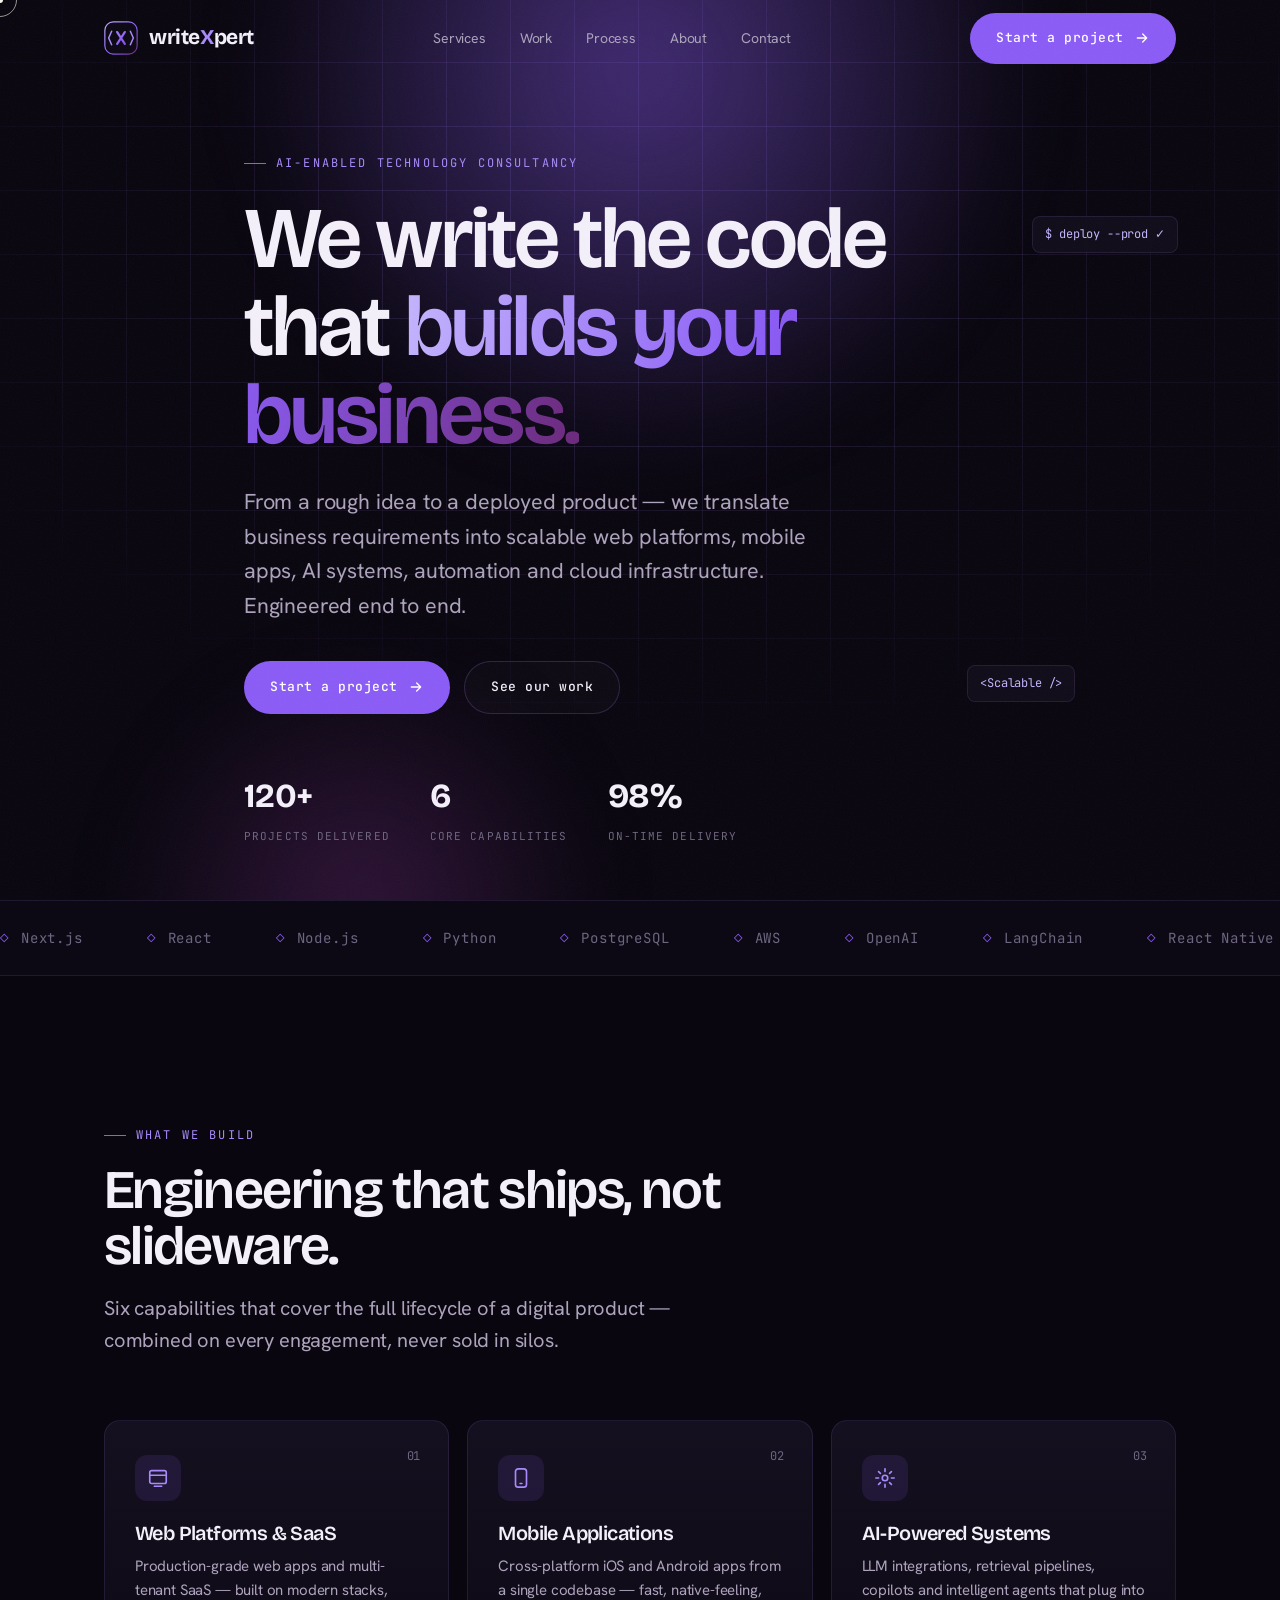
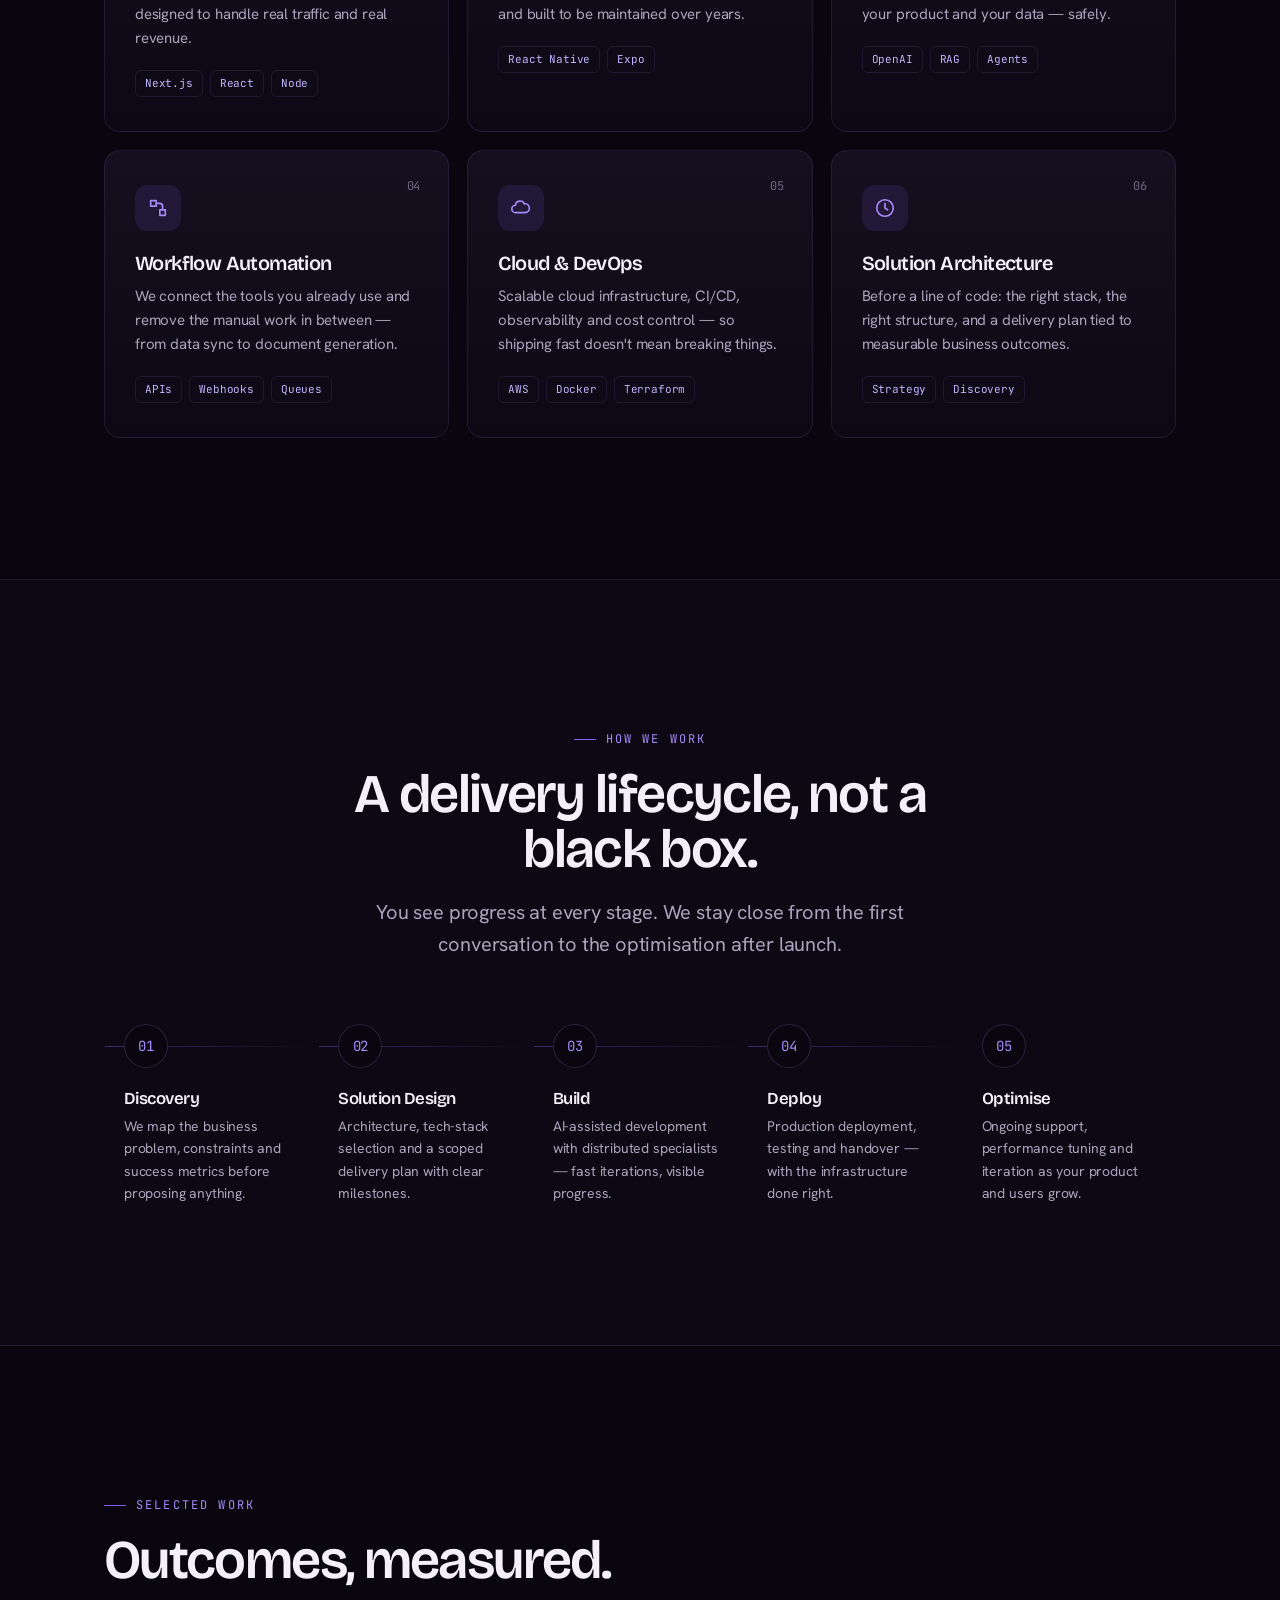
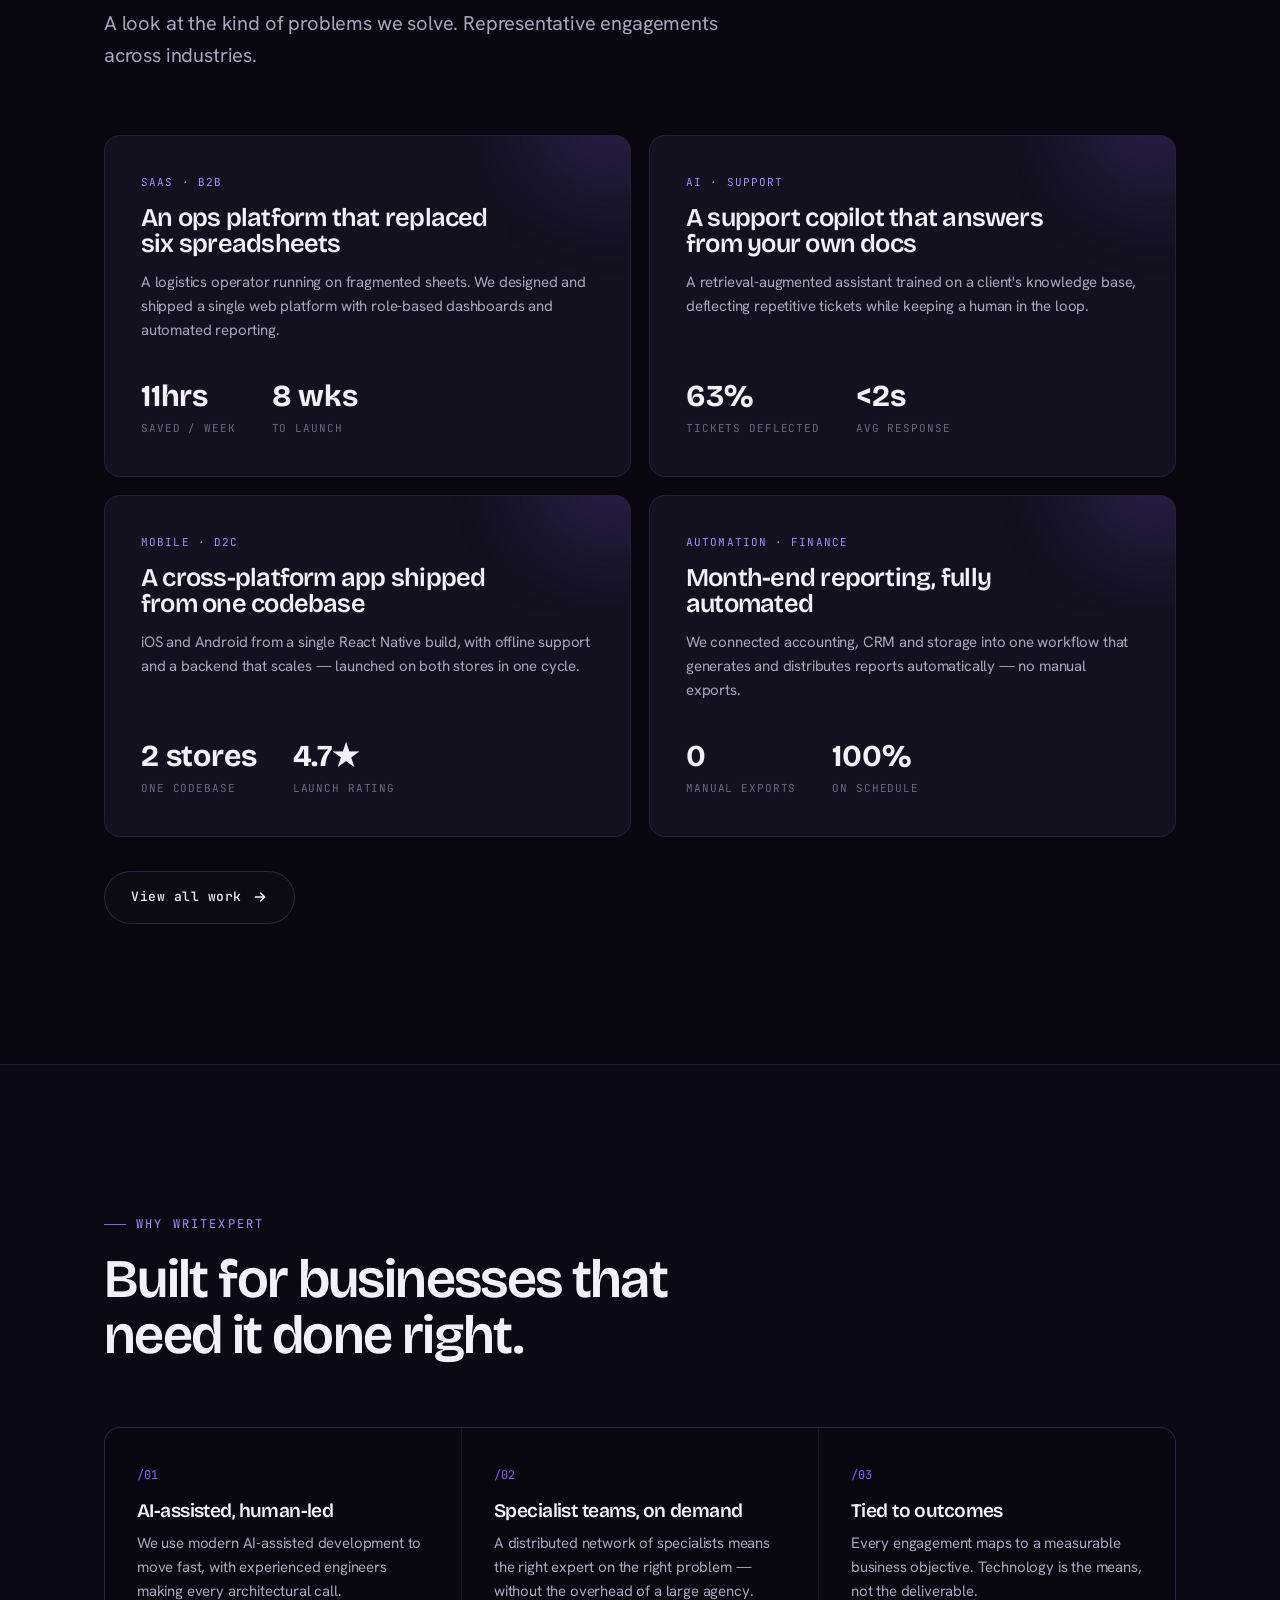
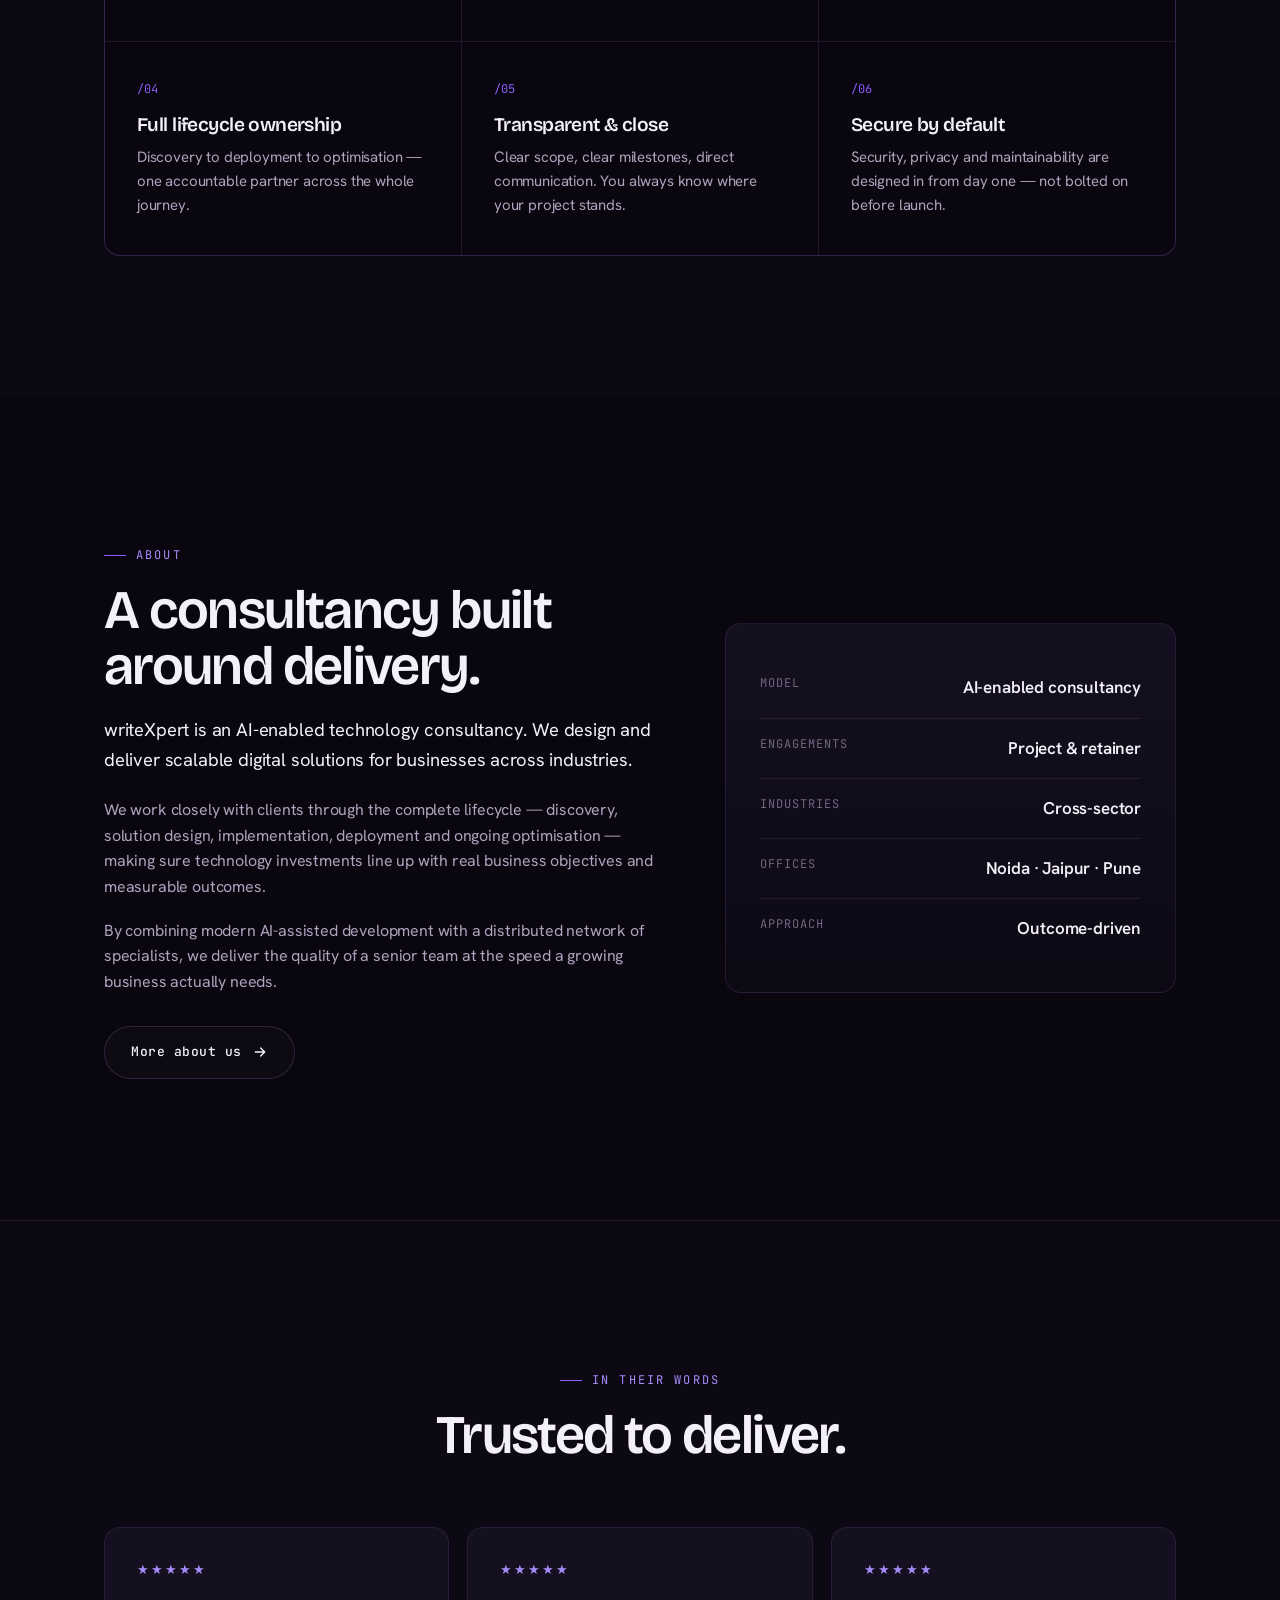
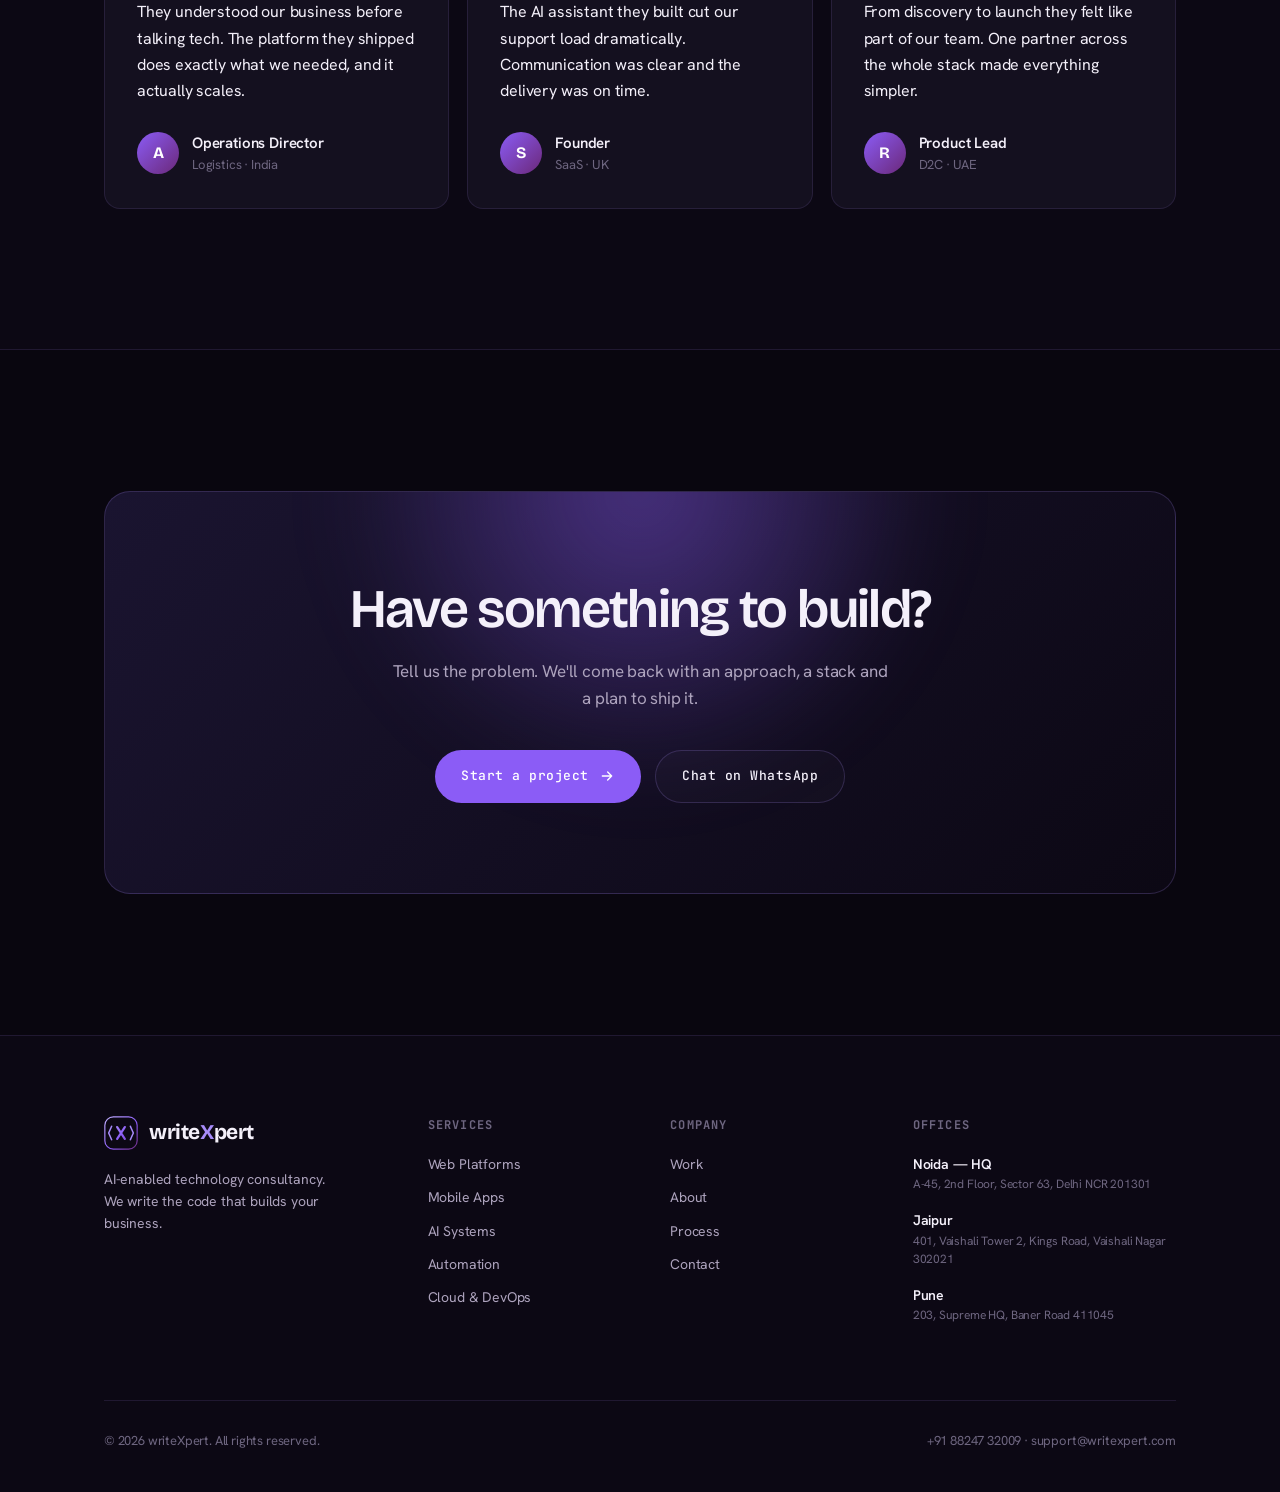
==== index.html @ 5edd66ab "rebranded writexpert" ====
<!DOCTYPE html>
<html lang="en">
<head>
  <meta charset="UTF-8" />
  <meta name="viewport" content="width=device-width, initial-scale=1" />
  <meta name="theme-color" content="#09060F" />
  <title>writeXpert — We write the code that builds your business</title>
  <meta name="description" content="writeXpert is an AI-enabled technology consultancy. We turn business requirements into scalable web platforms, mobile apps, AI systems, automation and cloud solutions — from discovery to deployment." />
  <link rel="canonical" href="https://writexpert.com/" />
  <link rel="icon" href="/favicon.svg" type="image/svg+xml" />

  <!-- Open Graph / Twitter -->
  <meta property="og:type" content="website" />
  <meta property="og:url" content="https://writexpert.com/" />
  <meta property="og:title" content="writeXpert — AI-enabled technology consultancy" />
  <meta property="og:description" content="We write the code that builds your business. Scalable web, mobile, AI, automation and cloud solutions — engineered end to end." />
  <meta property="og:image" content="https://writexpert.com/og.png" />
  <meta name="twitter:card" content="summary_large_image" />
  <meta name="twitter:title" content="writeXpert — AI-enabled technology consultancy" />
  <meta name="twitter:description" content="We write the code that builds your business." />

  <!-- Structured data -->
  <script type="application/ld+json">
  {
    "@context": "https://schema.org",
    "@type": "ProfessionalService",
    "name": "writeXpert",
    "url": "https://writexpert.com",
    "description": "AI-enabled technology consultancy designing and delivering scalable digital solutions.",
    "telephone": "+91-8824732009",
    "email": "support@writexpert.com",
    "address": [
      { "@type": "PostalAddress", "addressLocality": "Noida", "addressRegion": "Delhi NCR", "postalCode": "201301", "addressCountry": "IN" },
      { "@type": "PostalAddress", "addressLocality": "Jaipur", "addressRegion": "Rajasthan", "postalCode": "302021", "addressCountry": "IN" },
      { "@type": "PostalAddress", "addressLocality": "Pune", "addressRegion": "Maharashtra", "postalCode": "411045", "addressCountry": "IN" }
    ]
  }
  </script>

  <link rel="preconnect" href="https://fonts.googleapis.com" />
  <link rel="preconnect" href="https://fonts.gstatic.com" crossorigin />
  <link rel="stylesheet" href="/assets/css/style.css" />
</head>
<body>

  <!-- ===== NAV ===== -->
  <nav class="nav">
    <div class="wrap nav-inner">
      <a href="/" class="logo" aria-label="writeXpert home">
        <svg class="mark" viewBox="0 0 40 40" fill="none" xmlns="http://www.w3.org/2000/svg" aria-hidden="true">
          <defs><linearGradient id="lg" x1="0" y1="0" x2="40" y2="40" gradientUnits="userSpaceOnUse"><stop stop-color="#C4B5FD"/><stop offset="0.55" stop-color="#8B5CF6"/><stop offset="1" stop-color="#6B2879"/></linearGradient></defs>
          <rect x="1" y="1" width="38" height="38" rx="10" stroke="url(#lg)" stroke-width="1.4" fill="#0C0814"/>
          <path d="M9 12 L5.5 20 L9 28" stroke="#A78BFA" stroke-width="1.8" stroke-linecap="round" stroke-linejoin="round"/>
          <path d="M31 12 L34.5 20 L31 28" stroke="#A78BFA" stroke-width="1.8" stroke-linecap="round" stroke-linejoin="round"/>
          <path d="M15.5 13 L24.5 27 M24.5 13 L15.5 27" stroke="url(#lg)" stroke-width="2.6" stroke-linecap="round"/>
        </svg>
        <span class="word">write<b>X</b>pert</span>
      </a>
      <div class="nav-links">
        <a href="/services.html">Services</a>
        <a href="/work.html">Work</a>
        <a href="/#process">Process</a>
        <a href="/about.html">About</a>
        <a href="/contact.html">Contact</a>
      </div>
      <div class="nav-right">
        <a href="/contact.html" class="btn btn-primary">Start a project
          <svg viewBox="0 0 24 24" fill="none" stroke="currentColor" stroke-width="2"><path d="M5 12h14M13 6l6 6-6 6" stroke-linecap="round" stroke-linejoin="round"/></svg>
        </a>
        <button class="nav-toggle" aria-label="Menu"><span></span><span></span><span></span></button>
      </div>
    </div>
  </nav>

  <!-- ===== HERO ===== -->
  <header class="hero">
    <div class="hero-bg">
      <div class="hero-grid"></div>
      <div class="hero-glow"></div>
      <div class="hero-glow two"></div>
    </div>
    <span class="code-chip" style="top:24%; right:8%;">$ deploy --prod ✓</span>
    <span class="code-chip" style="bottom:22%; right:16%;">&lt;Scalable /&gt;</span>
    <div class="wrap hero-inner">
      <span class="eyebrow reveal">AI-enabled technology consultancy</span>
      <h1 class="h1 reveal" data-d="1">We write the code that <span class="grad-text">builds your business.</span></h1>
      <p class="lead reveal" data-d="2">From a rough idea to a deployed product — we translate business requirements into scalable web platforms, mobile apps, AI systems, automation and cloud infrastructure. Engineered end to end.</p>
      <div class="hero-cta reveal" data-d="3">
        <a href="/contact.html" class="btn btn-primary">Start a project
          <svg viewBox="0 0 24 24" fill="none" stroke="currentColor" stroke-width="2"><path d="M5 12h14M13 6l6 6-6 6" stroke-linecap="round" stroke-linejoin="round"/></svg>
        </a>
        <a href="/work.html" class="btn btn-ghost">See our work</a>
      </div>
      <div class="hero-meta reveal" data-d="4">
        <div><div class="num"><span data-count="120" data-suffix="+">0</span></div><div class="lbl">Projects delivered</div></div>
        <div><div class="num"><span data-count="6" data-suffix="">0</span></div><div class="lbl">Core capabilities</div></div>
        <div><div class="num"><span data-count="98" data-suffix="%">0</span></div><div class="lbl">On-time delivery</div></div>
      </div>
    </div>
  </header>

  <!-- ===== MARQUEE ===== -->
  <div class="marquee" aria-hidden="true">
    <div class="marquee-track">
      <span>Next.js</span><span>React</span><span>Node.js</span><span>Python</span><span>PostgreSQL</span><span>AWS</span><span>OpenAI</span><span>LangChain</span><span>React Native</span><span>Docker</span><span>Terraform</span><span>FastAPI</span>
      <span>Next.js</span><span>React</span><span>Node.js</span><span>Python</span><span>PostgreSQL</span><span>AWS</span><span>OpenAI</span><span>LangChain</span><span>React Native</span><span>Docker</span><span>Terraform</span><span>FastAPI</span>
    </div>
  </div>

  <!-- ===== SERVICES ===== -->
  <section class="section" id="services">
    <div class="wrap">
      <div class="shead reveal">
        <span class="eyebrow">What we build</span>
        <h2 class="h2">Engineering that ships, not slideware.</h2>
        <p class="lead">Six capabilities that cover the full lifecycle of a digital product — combined on every engagement, never sold in silos.</p>
      </div>
      <div class="cards">
        <div class="card reveal" data-d="1">
          <span class="idx">01</span>
          <div class="ico"><svg viewBox="0 0 24 24" fill="none" stroke="currentColor" stroke-width="1.8"><rect x="3" y="4" width="18" height="14" rx="2"/><path d="M3 9h18M8 21h8" stroke-linecap="round"/></svg></div>
          <h3>Web Platforms &amp; SaaS</h3>
          <p>Production-grade web apps and multi-tenant SaaS — built on modern stacks, designed to handle real traffic and real revenue.</p>
          <div class="tags"><span>Next.js</span><span>React</span><span>Node</span></div>
        </div>
        <div class="card reveal" data-d="2">
          <span class="idx">02</span>
          <div class="ico"><svg viewBox="0 0 24 24" fill="none" stroke="currentColor" stroke-width="1.8"><rect x="6" y="2" width="12" height="20" rx="3"/><path d="M11 18h2" stroke-linecap="round"/></svg></div>
          <h3>Mobile Applications</h3>
          <p>Cross-platform iOS and Android apps from a single codebase — fast, native-feeling, and built to be maintained over years.</p>
          <div class="tags"><span>React Native</span><span>Expo</span></div>
        </div>
        <div class="card reveal" data-d="3">
          <span class="idx">03</span>
          <div class="ico"><svg viewBox="0 0 24 24" fill="none" stroke="currentColor" stroke-width="1.8"><circle cx="12" cy="12" r="3"/><path d="M12 2v3M12 19v3M2 12h3M19 12h3M5 5l2 2M17 17l2 2M19 5l-2 2M7 17l-2 2" stroke-linecap="round"/></svg></div>
          <h3>AI-Powered Systems</h3>
          <p>LLM integrations, retrieval pipelines, copilots and intelligent agents that plug into your product and your data — safely.</p>
          <div class="tags"><span>OpenAI</span><span>RAG</span><span>Agents</span></div>
        </div>
        <div class="card reveal" data-d="1">
          <span class="idx">04</span>
          <div class="ico"><svg viewBox="0 0 24 24" fill="none" stroke="currentColor" stroke-width="1.8"><path d="M4 4h6v6H4zM14 14h6v6h-6zM10 7h4a3 3 0 0 1 3 3v4" stroke-linecap="round" stroke-linejoin="round"/></svg></div>
          <h3>Workflow Automation</h3>
          <p>We connect the tools you already use and remove the manual work in between — from data sync to document generation.</p>
          <div class="tags"><span>APIs</span><span>Webhooks</span><span>Queues</span></div>
        </div>
        <div class="card reveal" data-d="2">
          <span class="idx">05</span>
          <div class="ico"><svg viewBox="0 0 24 24" fill="none" stroke="currentColor" stroke-width="1.8"><path d="M6 17a4 4 0 0 1 0-8 5 5 0 0 1 9.6-1.5A4 4 0 0 1 17 17z" stroke-linecap="round" stroke-linejoin="round"/></svg></div>
          <h3>Cloud &amp; DevOps</h3>
          <p>Scalable cloud infrastructure, CI/CD, observability and cost control — so shipping fast doesn't mean breaking things.</p>
          <div class="tags"><span>AWS</span><span>Docker</span><span>Terraform</span></div>
        </div>
        <div class="card reveal" data-d="3">
          <span class="idx">06</span>
          <div class="ico"><svg viewBox="0 0 24 24" fill="none" stroke="currentColor" stroke-width="1.8"><circle cx="12" cy="12" r="9"/><path d="M12 7v5l3 2" stroke-linecap="round" stroke-linejoin="round"/></svg></div>
          <h3>Solution Architecture</h3>
          <p>Before a line of code: the right stack, the right structure, and a delivery plan tied to measurable business outcomes.</p>
          <div class="tags"><span>Strategy</span><span>Discovery</span></div>
        </div>
      </div>
    </div>
  </section>

  <!-- ===== PROCESS ===== -->
  <section class="section" id="process" style="background:var(--bg-2); border-top:1px solid var(--line); border-bottom:1px solid var(--line);">
    <div class="wrap">
      <div class="shead center reveal">
        <span class="eyebrow">How we work</span>
        <h2 class="h2">A delivery lifecycle, not a black box.</h2>
        <p class="lead" style="margin:0 auto;">You see progress at every stage. We stay close from the first conversation to the optimisation after launch.</p>
      </div>
      <div class="steps">
        <div class="step reveal" data-d="1"><div class="dot">01</div><h4>Discovery</h4><p>We map the business problem, constraints and success metrics before proposing anything.</p></div>
        <div class="step reveal" data-d="2"><div class="dot">02</div><h4>Solution Design</h4><p>Architecture, tech-stack selection and a scoped delivery plan with clear milestones.</p></div>
        <div class="step reveal" data-d="3"><div class="dot">03</div><h4>Build</h4><p>AI-assisted development with distributed specialists — fast iterations, visible progress.</p></div>
        <div class="step reveal" data-d="4"><div class="dot">04</div><h4>Deploy</h4><p>Production deployment, testing and handover — with the infrastructure done right.</p></div>
        <div class="step reveal" data-d="5"><div class="dot">05</div><h4>Optimise</h4><p>Ongoing support, performance tuning and iteration as your product and users grow.</p></div>
      </div>
    </div>
  </section>

  <!-- ===== WORK ===== -->
  <section class="section" id="work">
    <div class="wrap">
      <div class="shead reveal">
        <span class="eyebrow">Selected work</span>
        <h2 class="h2">Outcomes, measured.</h2>
        <p class="lead">A look at the kind of problems we solve. Representative engagements across industries.</p>
      </div>
      <div class="work-grid">
        <div class="work-card reveal" data-d="1">
          <div class="glow-corner"></div>
          <span class="sector">SaaS · B2B</span>
          <h3>An ops platform that replaced six spreadsheets</h3>
          <p>A logistics operator running on fragmented sheets. We designed and shipped a single web platform with role-based dashboards and automated reporting.</p>
          <div class="metrics"><div><div class="num">11hrs</div><div class="lbl">saved / week</div></div><div><div class="num">8 wks</div><div class="lbl">to launch</div></div></div>
        </div>
        <div class="work-card reveal" data-d="2">
          <div class="glow-corner"></div>
          <span class="sector">AI · Support</span>
          <h3>A support copilot that answers from your own docs</h3>
          <p>A retrieval-augmented assistant trained on a client's knowledge base, deflecting repetitive tickets while keeping a human in the loop.</p>
          <div class="metrics"><div><div class="num">63%</div><div class="lbl">tickets deflected</div></div><div><div class="num">&lt;2s</div><div class="lbl">avg response</div></div></div>
        </div>
        <div class="work-card reveal" data-d="1">
          <div class="glow-corner"></div>
          <span class="sector">Mobile · D2C</span>
          <h3>A cross-platform app shipped from one codebase</h3>
          <p>iOS and Android from a single React Native build, with offline support and a backend that scales — launched on both stores in one cycle.</p>
          <div class="metrics"><div><div class="num">2 stores</div><div class="lbl">one codebase</div></div><div><div class="num">4.7★</div><div class="lbl">launch rating</div></div></div>
        </div>
        <div class="work-card reveal" data-d="2">
          <div class="glow-corner"></div>
          <span class="sector">Automation · Finance</span>
          <h3>Month-end reporting, fully automated</h3>
          <p>We connected accounting, CRM and storage into one workflow that generates and distributes reports automatically — no manual exports.</p>
          <div class="metrics"><div><div class="num">0</div><div class="lbl">manual exports</div></div><div><div class="num">100%</div><div class="lbl">on schedule</div></div></div>
        </div>
      </div>
      <div class="reveal" style="margin-top:34px;">
        <a href="/work.html" class="btn btn-ghost">View all work
          <svg viewBox="0 0 24 24" fill="none" stroke="currentColor" stroke-width="2"><path d="M5 12h14M13 6l6 6-6 6" stroke-linecap="round" stroke-linejoin="round"/></svg>
        </a>
      </div>
    </div>
  </section>

  <!-- ===== WHY US ===== -->
  <section class="section" id="why-us" style="background:var(--bg-2); border-top:1px solid var(--line);">
    <div class="wrap">
      <div class="shead reveal">
        <span class="eyebrow">Why writeXpert</span>
        <h2 class="h2">Built for businesses that need it done right.</h2>
      </div>
      <div class="why-grid">
        <div class="why-item reveal" data-d="1"><div class="n">/01</div><h4>AI-assisted, human-led</h4><p>We use modern AI-assisted development to move fast, with experienced engineers making every architectural call.</p></div>
        <div class="why-item reveal" data-d="2"><div class="n">/02</div><h4>Specialist teams, on demand</h4><p>A distributed network of specialists means the right expert on the right problem — without the overhead of a large agency.</p></div>
        <div class="why-item reveal" data-d="3"><div class="n">/03</div><h4>Tied to outcomes</h4><p>Every engagement maps to a measurable business objective. Technology is the means, not the deliverable.</p></div>
        <div class="why-item reveal" data-d="1"><div class="n">/04</div><h4>Full lifecycle ownership</h4><p>Discovery to deployment to optimisation — one accountable partner across the whole journey.</p></div>
        <div class="why-item reveal" data-d="2"><div class="n">/05</div><h4>Transparent &amp; close</h4><p>Clear scope, clear milestones, direct communication. You always know where your project stands.</p></div>
        <div class="why-item reveal" data-d="3"><div class="n">/06</div><h4>Secure by default</h4><p>Security, privacy and maintainability are designed in from day one — not bolted on before launch.</p></div>
      </div>
    </div>
  </section>

  <!-- ===== ABOUT ===== -->
  <section class="section" id="about">
    <div class="wrap about">
      <div class="reveal">
        <span class="eyebrow">About</span>
        <h2 class="h2" style="margin:18px 0;">A consultancy built around delivery.</h2>
        <p class="lead">writeXpert is an AI-enabled technology consultancy. We design and deliver scalable digital solutions for businesses across industries.</p>
        <p class="muted">We work closely with clients through the complete lifecycle — discovery, solution design, implementation, deployment and ongoing optimisation — making sure technology investments line up with real business objectives and measurable outcomes.</p>
        <p class="muted">By combining modern AI-assisted development with a distributed network of specialists, we deliver the quality of a senior team at the speed a growing business actually needs.</p>
        <a href="/about.html" class="btn btn-ghost" style="margin-top:14px;">More about us
          <svg viewBox="0 0 24 24" fill="none" stroke="currentColor" stroke-width="2"><path d="M5 12h14M13 6l6 6-6 6" stroke-linecap="round" stroke-linejoin="round"/></svg>
        </a>
      </div>
      <div class="about-panel reveal" data-d="2">
        <div class="row"><span class="k">Model</span><span class="v">AI-enabled consultancy</span></div>
        <div class="row"><span class="k">Engagements</span><span class="v">Project &amp; retainer</span></div>
        <div class="row"><span class="k">Industries</span><span class="v">Cross-sector</span></div>
        <div class="row"><span class="k">Offices</span><span class="v">Noida · Jaipur · Pune</span></div>
        <div class="row"><span class="k">Approach</span><span class="v">Outcome-driven</span></div>
      </div>
    </div>
  </section>

  <!-- ===== TESTIMONIALS ===== -->
  <section class="section" style="background:var(--bg-2); border-top:1px solid var(--line); border-bottom:1px solid var(--line);">
    <div class="wrap">
      <div class="shead center reveal">
        <span class="eyebrow">In their words</span>
        <h2 class="h2">Trusted to deliver.</h2>
      </div>
      <div class="tgrid">
        <div class="tcard reveal" data-d="1">
          <div class="stars">★★★★★</div>
          <p class="quote">They understood our business before talking tech. The platform they shipped does exactly what we needed, and it actually scales.</p>
          <div class="who"><div class="ava">A</div><div><div class="nm">Operations Director</div><div class="rl">Logistics · India</div></div></div>
        </div>
        <div class="tcard reveal" data-d="2">
          <div class="stars">★★★★★</div>
          <p class="quote">The AI assistant they built cut our support load dramatically. Communication was clear and the delivery was on time.</p>
          <div class="who"><div class="ava">S</div><div><div class="nm">Founder</div><div class="rl">SaaS · UK</div></div></div>
        </div>
        <div class="tcard reveal" data-d="3">
          <div class="stars">★★★★★</div>
          <p class="quote">From discovery to launch they felt like part of our team. One partner across the whole stack made everything simpler.</p>
          <div class="who"><div class="ava">R</div><div><div class="nm">Product Lead</div><div class="rl">D2C · UAE</div></div></div>
        </div>
      </div>
    </div>
  </section>

  <!-- ===== CTA ===== -->
  <section class="section">
    <div class="wrap">
      <div class="cta-band reveal">
        <div class="glow"></div>
        <h2 class="h2">Have something to build?</h2>
        <p>Tell us the problem. We'll come back with an approach, a stack and a plan to ship it.</p>
        <div class="hero-cta">
          <a href="/contact.html" class="btn btn-primary">Start a project
            <svg viewBox="0 0 24 24" fill="none" stroke="currentColor" stroke-width="2"><path d="M5 12h14M13 6l6 6-6 6" stroke-linecap="round" stroke-linejoin="round"/></svg>
          </a>
          <a href="https://wa.me/918824732009" target="_blank" rel="noopener" class="btn btn-ghost">Chat on WhatsApp</a>
        </div>
      </div>
    </div>
  </section>

  <!-- ===== FOOTER ===== -->
  <footer class="footer">
    <div class="wrap">
      <div class="footer-top">
        <div class="footer-brand">
          <a href="/" class="logo">
            <svg class="mark" viewBox="0 0 40 40" fill="none" xmlns="http://www.w3.org/2000/svg" aria-hidden="true">
              <defs><linearGradient id="lgf" x1="0" y1="0" x2="40" y2="40" gradientUnits="userSpaceOnUse"><stop stop-color="#C4B5FD"/><stop offset="0.55" stop-color="#8B5CF6"/><stop offset="1" stop-color="#6B2879"/></linearGradient></defs>
              <rect x="1" y="1" width="38" height="38" rx="10" stroke="url(#lgf)" stroke-width="1.4" fill="#0C0814"/>
              <path d="M9 12 L5.5 20 L9 28" stroke="#A78BFA" stroke-width="1.8" stroke-linecap="round" stroke-linejoin="round"/>
              <path d="M31 12 L34.5 20 L31 28" stroke="#A78BFA" stroke-width="1.8" stroke-linecap="round" stroke-linejoin="round"/>
              <path d="M15.5 13 L24.5 27 M24.5 13 L15.5 27" stroke="url(#lgf)" stroke-width="2.6" stroke-linecap="round"/>
            </svg>
            <span class="word">write<b>X</b>pert</span>
          </a>
          <p>AI-enabled technology consultancy. We write the code that builds your business.</p>
        </div>
        <div class="footer-col">
          <h5>Services</h5>
          <a href="/services.html">Web Platforms</a>
          <a href="/services.html">Mobile Apps</a>
          <a href="/services.html">AI Systems</a>
          <a href="/services.html">Automation</a>
          <a href="/services.html">Cloud &amp; DevOps</a>
        </div>
        <div class="footer-col">
          <h5>Company</h5>
          <a href="/work.html">Work</a>
          <a href="/about.html">About</a>
          <a href="/#process">Process</a>
          <a href="/contact.html">Contact</a>
        </div>
        <div class="footer-col">
          <h5>Offices</h5>
          <div class="office"><div class="city">Noida — HQ</div><div class="addr">A-45, 2nd Floor, Sector 63, Delhi NCR 201301</div></div>
          <div class="office"><div class="city">Jaipur</div><div class="addr">401, Vaishali Tower 2, Kings Road, Vaishali Nagar 302021</div></div>
          <div class="office"><div class="city">Pune</div><div class="addr">203, Supreme HQ, Baner Road 411045</div></div>
        </div>
      </div>
      <div class="footer-bottom">
        <span>© 2026 writeXpert. All rights reserved.</span>
        <span>+91 88247 32009 · support@writexpert.com</span>
      </div>
    </div>
  </footer>

  <script src="/assets/js/main.js"></script>
</body>
</html>
---- assets/css/style.css ----
/* ============================================================
   writeXpert — Engineered Dark Design System
   ============================================================ */

@import url('https://fonts.googleapis.com/css2?family=Bricolage+Grotesque:opsz,wght@12..96,400..800&family=Hanken+Grotesk:wght@400;500;600&family=JetBrains+Mono:wght@400;500;600&display=swap');

:root {
  /* canvas */
  --bg:        #09060F;
  --bg-2:      #0C0814;
  --surface:   #14101F;
  --surface-2: #1A1430;
  --line:      rgba(168,139,250,0.12);
  --line-2:    rgba(168,139,250,0.20);

  /* text */
  --text:      #F4F0FA;
  --dim:       #ADA3BD;
  --faint:     #6E6680;

  /* brand violet (evolved purple) */
  --violet:        #8B5CF6;
  --violet-bright: #A78BFA;
  --violet-soft:   #C4B5FD;
  --violet-deep:   #6B2879;
  --glow:          rgba(139,92,246,0.45);

  /* sparing pop */
  --pop: #C7F284;

  /* type */
  --display: 'Bricolage Grotesque', sans-serif;
  --body:    'Hanken Grotesk', sans-serif;
  --mono:    'JetBrains Mono', monospace;

  /* layout */
  --maxw: 1200px;
  --pad: clamp(20px, 5vw, 80px);
  --r: 16px;
  --ease: cubic-bezier(0.16, 1, 0.3, 1);
}

* { margin: 0; padding: 0; box-sizing: border-box; }

html { scroll-behavior: smooth; -webkit-text-size-adjust: 100%; }

body {
  background: var(--bg);
  color: var(--text);
  font-family: var(--body);
  font-size: 17px;
  line-height: 1.6;
  letter-spacing: -0.01em;
  overflow-x: hidden;
  -webkit-font-smoothing: antialiased;
  position: relative;
}

/* grain overlay */
body::after {
  content: "";
  position: fixed;
  inset: 0;
  pointer-events: none;
  z-index: 9999;
  opacity: 0.035;
  background-image: url("data:image/svg+xml,%3Csvg xmlns='http://www.w3.org/2000/svg' width='120' height='120'%3E%3Cfilter id='n'%3E%3CfeTurbulence type='fractalNoise' baseFrequency='0.85' numOctaves='3' stitchTiles='stitch'/%3E%3C/filter%3E%3Crect width='100%25' height='100%25' filter='url(%23n)'/%3E%3C/svg%3E");
}

a { color: inherit; text-decoration: none; }
img { max-width: 100%; display: block; }
ul { list-style: none; }
button { font-family: inherit; cursor: pointer; border: none; background: none; }

::selection { background: var(--violet); color: #fff; }

/* ---------- layout helpers ---------- */
.wrap { max-width: var(--maxw); margin: 0 auto; padding-left: var(--pad); padding-right: var(--pad); }
.section { padding: clamp(80px, 11vw, 160px) 0; position: relative; }
.eyebrow {
  font-family: var(--mono);
  font-size: 12px;
  letter-spacing: 0.18em;
  text-transform: uppercase;
  color: var(--violet-bright);
  display: inline-flex;
  align-items: center;
  gap: 10px;
}
.eyebrow::before {
  content: "";
  width: 22px; height: 1px;
  background: var(--violet);
}

/* ---------- typography ---------- */
h1, h2, h3, h4 { font-family: var(--display); font-weight: 600; line-height: 1.02; letter-spacing: -0.03em; }
.h1 { font-size: clamp(2.6rem, 7vw, 5.4rem); }
.h2 { font-size: clamp(2rem, 4.6vw, 3.4rem); }
.h3 { font-size: clamp(1.3rem, 2.4vw, 1.7rem); }
.lead { font-size: clamp(1.05rem, 1.6vw, 1.25rem); color: var(--dim); max-width: 56ch; }
.muted { color: var(--dim); }
.grad-text {
  background: linear-gradient(100deg, var(--violet-soft), var(--violet) 50%, var(--violet-deep));
  -webkit-background-clip: text; background-clip: text; color: transparent;
}

/* ---------- buttons ---------- */
.btn {
  position: relative;
  display: inline-flex;
  align-items: center;
  gap: 10px;
  padding: 15px 26px;
  border-radius: 100px;
  font-family: var(--mono);
  font-size: 13px;
  letter-spacing: 0.04em;
  font-weight: 500;
  transition: transform .4s var(--ease), box-shadow .4s var(--ease), background .3s;
  will-change: transform;
}
.btn svg { width: 16px; height: 16px; transition: transform .3s var(--ease); }
.btn-primary {
  background: var(--violet);
  color: #fff;
  box-shadow: 0 0 0 0 var(--glow);
}
.btn-primary:hover { box-shadow: 0 14px 40px -8px var(--glow); background: var(--violet-bright); }
.btn-primary:hover svg { transform: translateX(4px); }
.btn-ghost {
  border: 1px solid var(--line-2);
  color: var(--text);
  background: rgba(255,255,255,0.02);
}
.btn-ghost:hover { border-color: var(--violet); background: rgba(139,92,246,0.08); }

/* ---------- navbar ---------- */
.nav {
  position: fixed; top: 0; left: 0; right: 0; z-index: 100;
  transition: background .4s, border-color .4s, backdrop-filter .4s;
  border-bottom: 1px solid transparent;
}
.nav.scrolled {
  background: rgba(9,6,15,0.72);
  backdrop-filter: blur(16px) saturate(140%);
  border-bottom: 1px solid var(--line);
}
.nav-inner { display: flex; align-items: center; justify-content: space-between; height: 76px; }
.nav-links { display: flex; align-items: center; gap: 34px; }
.nav-links a { font-size: 14px; color: var(--dim); transition: color .25s; position: relative; }
.nav-links a:hover { color: var(--text); }
.nav-links a::after {
  content: ""; position: absolute; left: 0; bottom: -6px; height: 1px; width: 0;
  background: var(--violet); transition: width .3s var(--ease);
}
.nav-links a:hover::after { width: 100%; }
.nav-right { display: flex; align-items: center; gap: 20px; }
.nav-toggle { display: none; width: 28px; height: 18px; position: relative; }
.nav-toggle span { position: absolute; left: 0; width: 100%; height: 2px; background: var(--text); transition: .3s var(--ease); }
.nav-toggle span:nth-child(1){ top: 0; }
.nav-toggle span:nth-child(2){ top: 8px; }
.nav-toggle span:nth-child(3){ top: 16px; }
body.menu-open .nav-toggle span:nth-child(1){ top: 8px; transform: rotate(45deg); }
body.menu-open .nav-toggle span:nth-child(2){ opacity: 0; }
body.menu-open .nav-toggle span:nth-child(3){ top: 8px; transform: rotate(-45deg); }

/* logo */
.logo { display: flex; align-items: center; gap: 11px; }
.logo .mark { width: 34px; height: 34px; flex: none; }
.logo .word { font-family: var(--display); font-weight: 700; font-size: 21px; letter-spacing: -0.02em; }
.logo .word b { color: var(--violet-bright); font-weight: 700; }

/* ---------- hero ---------- */
.hero { position: relative; min-height: 100svh; display: flex; align-items: center; padding-top: 90px; overflow: hidden; }
.hero-bg { position: absolute; inset: 0; z-index: 0; }
.hero-grid {
  position: absolute; inset: -2px;
  background-image:
    linear-gradient(var(--line) 1px, transparent 1px),
    linear-gradient(90deg, var(--line) 1px, transparent 1px);
  background-size: 64px 64px;
  mask-image: radial-gradient(ellipse 80% 70% at 50% 30%, #000 30%, transparent 78%);
  -webkit-mask-image: radial-gradient(ellipse 80% 70% at 50% 30%, #000 30%, transparent 78%);
}
.hero-glow {
  position: absolute; width: 900px; height: 900px; border-radius: 50%;
  background: radial-gradient(circle, var(--glow), transparent 62%);
  filter: blur(40px); top: -380px; left: 50%; transform: translateX(-50%);
  animation: float 14s ease-in-out infinite;
}
.hero-glow.two { width: 520px; height: 520px; top: auto; bottom: -260px; left: 8%; transform: none; background: radial-gradient(circle, rgba(107,40,121,0.4), transparent 65%); animation-delay: -5s; }
@keyframes float { 0%,100%{ transform: translateX(-50%) translateY(0);} 50%{ transform: translateX(-50%) translateY(34px);} }

.hero-inner { position: relative; z-index: 2; max-width: 920px; }
.hero h1 { margin: 22px 0 26px; }
.hero .lead { font-size: clamp(1.1rem, 1.8vw, 1.35rem); max-width: 50ch; }
.hero-cta { display: flex; gap: 14px; margin-top: 38px; flex-wrap: wrap; }
.hero-meta { display: flex; gap: 40px; margin-top: 56px; flex-wrap: wrap; }
.hero-meta .num { font-family: var(--display); font-size: 2.1rem; font-weight: 700; }
.hero-meta .lbl { font-family: var(--mono); font-size: 11px; letter-spacing: 0.1em; text-transform: uppercase; color: var(--faint); margin-top: 4px; }
.code-chip {
  position: absolute; font-family: var(--mono); font-size: 12px; color: var(--violet-soft);
  background: rgba(20,16,31,0.7); border: 1px solid var(--line); padding: 8px 12px; border-radius: 8px;
  backdrop-filter: blur(8px); z-index: 1;
}

/* ---------- marquee ---------- */
.marquee { border-top: 1px solid var(--line); border-bottom: 1px solid var(--line); padding: 26px 0; overflow: hidden; background: var(--bg-2); }
.marquee-track { display: flex; gap: 64px; white-space: nowrap; width: max-content; animation: scroll 32s linear infinite; }
.marquee:hover .marquee-track { animation-play-state: paused; }
.marquee-track span { font-family: var(--mono); font-size: 14px; color: var(--faint); letter-spacing: 0.06em; display: inline-flex; align-items: center; gap: 12px; }
.marquee-track span::before { content: "◇"; color: var(--violet); }
@keyframes scroll { to { transform: translateX(-50%); } }

/* ---------- section head ---------- */
.shead { max-width: 640px; margin-bottom: 64px; }
.shead h2 { margin: 18px 0 18px; }
.shead.center { margin-left: auto; margin-right: auto; text-align: center; }
.shead.center .eyebrow { justify-content: center; }

/* ---------- service cards ---------- */
.cards { display: grid; grid-template-columns: repeat(3, 1fr); gap: 18px; }
.card {
  position: relative; padding: 34px 30px; border-radius: var(--r);
  border: 1px solid var(--line); background: linear-gradient(180deg, var(--surface), var(--bg-2));
  overflow: hidden; transition: border-color .4s var(--ease), transform .4s var(--ease);
}
.card::before {
  content: ""; position: absolute; inset: 0; opacity: 0; transition: opacity .4s;
  background: radial-gradient(420px circle at var(--mx,50%) var(--my,0%), rgba(139,92,246,0.14), transparent 60%);
}
.card:hover { border-color: var(--line-2); transform: translateY(-4px); }
.card:hover::before { opacity: 1; }
.card .ico { width: 46px; height: 46px; border-radius: 12px; display: grid; place-items: center; background: rgba(139,92,246,0.12); color: var(--violet-bright); margin-bottom: 22px; }
.card .ico svg { width: 22px; height: 22px; }
.card h3 { font-size: 1.25rem; margin-bottom: 10px; }
.card p { color: var(--dim); font-size: 15px; }
.card .idx { position: absolute; top: 26px; right: 28px; font-family: var(--mono); font-size: 12px; color: var(--faint); }
.card .tags { display: flex; flex-wrap: wrap; gap: 7px; margin-top: 20px; }
.card .tags span { font-family: var(--mono); font-size: 11px; color: var(--violet-soft); border: 1px solid var(--line); padding: 4px 9px; border-radius: 6px; }

/* ---------- process ---------- */
.steps { display: grid; grid-template-columns: repeat(5, 1fr); gap: 0; position: relative; }
.step { padding: 0 20px; position: relative; }
.step:not(:last-child)::after { content: ""; position: absolute; top: 22px; right: -1px; width: 100%; height: 1px; background: linear-gradient(90deg, var(--violet), transparent); opacity: .4; }
.step .dot { width: 44px; height: 44px; border-radius: 50%; border: 1px solid var(--line-2); display: grid; place-items: center; font-family: var(--mono); font-size: 14px; color: var(--violet-bright); background: var(--bg); position: relative; z-index: 1; margin-bottom: 22px; }
.step h4 { font-size: 1.05rem; margin-bottom: 8px; }
.step p { font-size: 14px; color: var(--dim); }

/* ---------- work / case studies ---------- */
.work-grid { display: grid; grid-template-columns: 1fr 1fr; gap: 18px; }
.work-card {
  position: relative; border-radius: var(--r); border: 1px solid var(--line); overflow: hidden;
  background: var(--surface); padding: 38px 36px; min-height: 320px; display: flex; flex-direction: column;
  transition: transform .5s var(--ease), border-color .4s;
}
.work-card:hover { transform: translateY(-5px); border-color: var(--line-2); }
.work-card .sector { font-family: var(--mono); font-size: 11px; letter-spacing: 0.1em; text-transform: uppercase; color: var(--violet-bright); }
.work-card h3 { font-size: 1.6rem; margin: 14px 0 12px; max-width: 22ch; }
.work-card p { color: var(--dim); font-size: 15px; margin-bottom: auto; }
.work-card .metrics { display: flex; gap: 36px; margin-top: 30px; }
.work-card .metrics .num { font-family: var(--display); font-size: 1.9rem; font-weight: 700; color: var(--text); }
.work-card .metrics .lbl { font-family: var(--mono); font-size: 11px; color: var(--faint); text-transform: uppercase; letter-spacing: 0.08em; }
.work-card .glow-corner { position: absolute; width: 280px; height: 280px; border-radius: 50%; background: radial-gradient(circle, var(--glow), transparent 65%); top: -160px; right: -120px; filter: blur(30px); opacity: .5; }

/* ---------- why us ---------- */
.why-grid { display: grid; grid-template-columns: repeat(3,1fr); gap: 1px; background: var(--line); border: 1px solid var(--line); border-radius: var(--r); overflow: hidden; }
.why-item { background: var(--bg); padding: 38px 32px; transition: background .4s; }
.why-item:hover { background: var(--surface); }
.why-item .n { font-family: var(--mono); font-size: 12px; color: var(--violet); }
.why-item h4 { font-size: 1.2rem; margin: 16px 0 10px; }
.why-item p { color: var(--dim); font-size: 15px; }

/* ---------- about strip ---------- */
.about { display: grid; grid-template-columns: 1.1fr 0.9fr; gap: 70px; align-items: center; }
.about .lead { margin: 22px 0; font-size: 1.15rem; color: var(--text); }
.about p.muted { margin-bottom: 18px; font-size: 16px; }
.about-panel { border: 1px solid var(--line); border-radius: var(--r); padding: 34px; background: linear-gradient(180deg, var(--surface), var(--bg-2)); }
.about-panel .row { display: flex; justify-content: space-between; padding: 16px 0; border-bottom: 1px solid var(--line); }
.about-panel .row:last-child { border-bottom: none; }
.about-panel .row .k { font-family: var(--mono); font-size: 12px; color: var(--faint); text-transform: uppercase; letter-spacing: 0.08em; }
.about-panel .row .v { font-weight: 600; }

/* ---------- testimonials ---------- */
.tgrid { display: grid; grid-template-columns: repeat(3,1fr); gap: 18px; }
.tcard { border: 1px solid var(--line); border-radius: var(--r); padding: 32px; background: var(--surface); }
.tcard .quote { font-size: 16px; color: var(--text); line-height: 1.65; margin-bottom: 26px; }
.tcard .who { display: flex; align-items: center; gap: 13px; }
.tcard .ava { width: 42px; height: 42px; border-radius: 50%; background: linear-gradient(135deg, var(--violet), var(--violet-deep)); display: grid; place-items: center; font-family: var(--display); font-weight: 700; font-size: 16px; color:#fff; }
.tcard .who .nm { font-weight: 600; font-size: 15px; }
.tcard .who .rl { font-size: 13px; color: var(--faint); }
.stars { color: var(--violet-bright); font-size: 13px; letter-spacing: 2px; margin-bottom: 18px; }

/* ---------- cta band ---------- */
.cta-band { position: relative; border-radius: 26px; overflow: hidden; padding: clamp(50px, 8vw, 90px); text-align: center; border: 1px solid var(--line-2); background: linear-gradient(135deg, var(--surface-2), var(--bg-2)); }
.cta-band .glow { position: absolute; width: 700px; height: 700px; border-radius: 50%; background: radial-gradient(circle, var(--glow), transparent 60%); top: -350px; left: 50%; transform: translateX(-50%); filter: blur(40px); }
.cta-band h2 { position: relative; margin-bottom: 20px; }
.cta-band p { position: relative; max-width: 50ch; margin: 0 auto 36px; color: var(--dim); }
.cta-band .hero-cta { justify-content: center; }

/* ---------- contact ---------- */
.contact-grid { display: grid; grid-template-columns: 0.9fr 1.1fr; gap: 60px; }
.contact-methods { display: flex; flex-direction: column; gap: 14px; }
.cmethod { display: flex; gap: 16px; align-items: flex-start; padding: 22px; border: 1px solid var(--line); border-radius: 14px; background: var(--surface); transition: border-color .3s, transform .3s; }
.cmethod:hover { border-color: var(--violet); transform: translateX(4px); }
.cmethod .ci { width: 42px; height: 42px; border-radius: 10px; background: rgba(139,92,246,0.12); color: var(--violet-bright); display: grid; place-items: center; flex: none; }
.cmethod .ci svg { width: 20px; height: 20px; }
.cmethod h4 { font-family: var(--body); font-weight: 600; font-size: 15px; margin-bottom: 3px; }
.cmethod p { font-size: 13px; color: var(--faint); }
.cmethod .val { color: var(--violet-bright); font-size: 14px; font-family: var(--mono); margin-top: 6px; display: inline-block; }

.form { border: 1px solid var(--line); border-radius: var(--r); padding: 34px; background: linear-gradient(180deg, var(--surface), var(--bg-2)); }
.field { margin-bottom: 18px; }
.field label { display: block; font-family: var(--mono); font-size: 12px; letter-spacing: 0.06em; text-transform: uppercase; color: var(--faint); margin-bottom: 8px; }
.field input, .field textarea, .field select {
  width: 100%; background: var(--bg); border: 1px solid var(--line); border-radius: 10px;
  padding: 13px 15px; color: var(--text); font-family: var(--body); font-size: 15px; transition: border-color .25s;
}
.field input:focus, .field textarea:focus, .field select:focus { outline: none; border-color: var(--violet); }
.field textarea { resize: vertical; min-height: 110px; }
.field-row { display: grid; grid-template-columns: 1fr 1fr; gap: 14px; }
.form .btn { width: 100%; justify-content: center; margin-top: 6px; }

/* ---------- footer ---------- */
.footer { border-top: 1px solid var(--line); padding: 80px 0 40px; background: var(--bg-2); }
.footer-top { display: grid; grid-template-columns: 1.4fr 1fr 1fr 1.3fr; gap: 40px; margin-bottom: 60px; }
.footer h5 { font-family: var(--mono); font-size: 12px; letter-spacing: 0.1em; text-transform: uppercase; color: var(--faint); margin-bottom: 18px; }
.footer-col a, .footer-col p { display: block; color: var(--dim); font-size: 14px; margin-bottom: 11px; transition: color .25s; }
.footer-col a:hover { color: var(--violet-bright); }
.footer-brand p { color: var(--dim); font-size: 14px; max-width: 30ch; margin: 18px 0; }
.office { margin-bottom: 16px; }
.office .city { font-weight: 600; font-size: 14px; }
.office .addr { font-size: 12px; color: var(--faint); line-height: 1.5; }
.footer-bottom { display: flex; justify-content: space-between; padding-top: 30px; border-top: 1px solid var(--line); font-size: 13px; color: var(--faint); flex-wrap: wrap; gap: 12px; }

/* ---------- page hero (inner pages) ---------- */
.page-hero { padding: 160px 0 70px; position: relative; overflow: hidden; }
.page-hero .hero-glow { width: 700px; height: 700px; top: -420px; }
.page-hero h1 { font-size: clamp(2.4rem, 6vw, 4.2rem); margin: 20px 0 22px; max-width: 16ch; }
.page-hero .lead { max-width: 60ch; }

/* ---------- reveal animation ---------- */
.reveal { opacity: 0; transform: translateY(28px); transition: opacity .9s var(--ease), transform .9s var(--ease); }
.reveal.in { opacity: 1; transform: none; }
.reveal[data-d="1"]{ transition-delay: .08s;} .reveal[data-d="2"]{ transition-delay: .16s;}
.reveal[data-d="3"]{ transition-delay: .24s;} .reveal[data-d="4"]{ transition-delay: .32s;}
.reveal[data-d="5"]{ transition-delay: .40s;}

/* ---------- custom cursor ---------- */
.cursor-dot, .cursor-ring { position: fixed; top: 0; left: 0; border-radius: 50%; pointer-events: none; z-index: 10000; mix-blend-mode: difference; }
.cursor-dot { width: 6px; height: 6px; background: #fff; transform: translate(-50%,-50%); }
.cursor-ring { width: 34px; height: 34px; border: 1px solid rgba(255,255,255,0.6); transform: translate(-50%,-50%); transition: width .25s, height .25s, background .25s; }
.cursor-ring.hover { width: 52px; height: 52px; background: rgba(255,255,255,0.08); }
@media (hover: none) { .cursor-dot, .cursor-ring { display: none; } }

/* ---------- mobile ---------- */
@media (max-width: 900px) {
  .cards, .tgrid, .why-grid { grid-template-columns: 1fr; }
  .work-grid, .about, .contact-grid, .field-row { grid-template-columns: 1fr; }
  .steps { grid-template-columns: 1fr 1fr; gap: 32px 16px; }
  .step:not(:last-child)::after { display: none; }
  .footer-top { grid-template-columns: 1fr 1fr; gap: 32px; }
  .nav-links {
    position: fixed; inset: 76px 0 auto 0; flex-direction: column; gap: 0;
    background: rgba(9,6,15,0.97); backdrop-filter: blur(20px); padding: 20px var(--pad) 36px;
    border-bottom: 1px solid var(--line); transform: translateY(-120%); transition: transform .45s var(--ease); align-items: flex-start;
  }
  body.menu-open .nav-links { transform: translateY(0); }
  .nav-links a { padding: 16px 0; width: 100%; border-bottom: 1px solid var(--line); font-size: 17px; }
  .nav-toggle { display: block; }
  .nav-right .btn { display: none; }
  .hero-meta { gap: 28px; }
  .about { gap: 34px; }
  .code-chip { display: none; }
}
@media (max-width: 560px) {
  .footer-top { grid-template-columns: 1fr; }
  .steps { grid-template-columns: 1fr; }
}

/* reduced motion */
@media (prefers-reduced-motion: reduce) {
  * { animation: none !important; transition: none !important; }
  .reveal { opacity: 1; transform: none; }
}
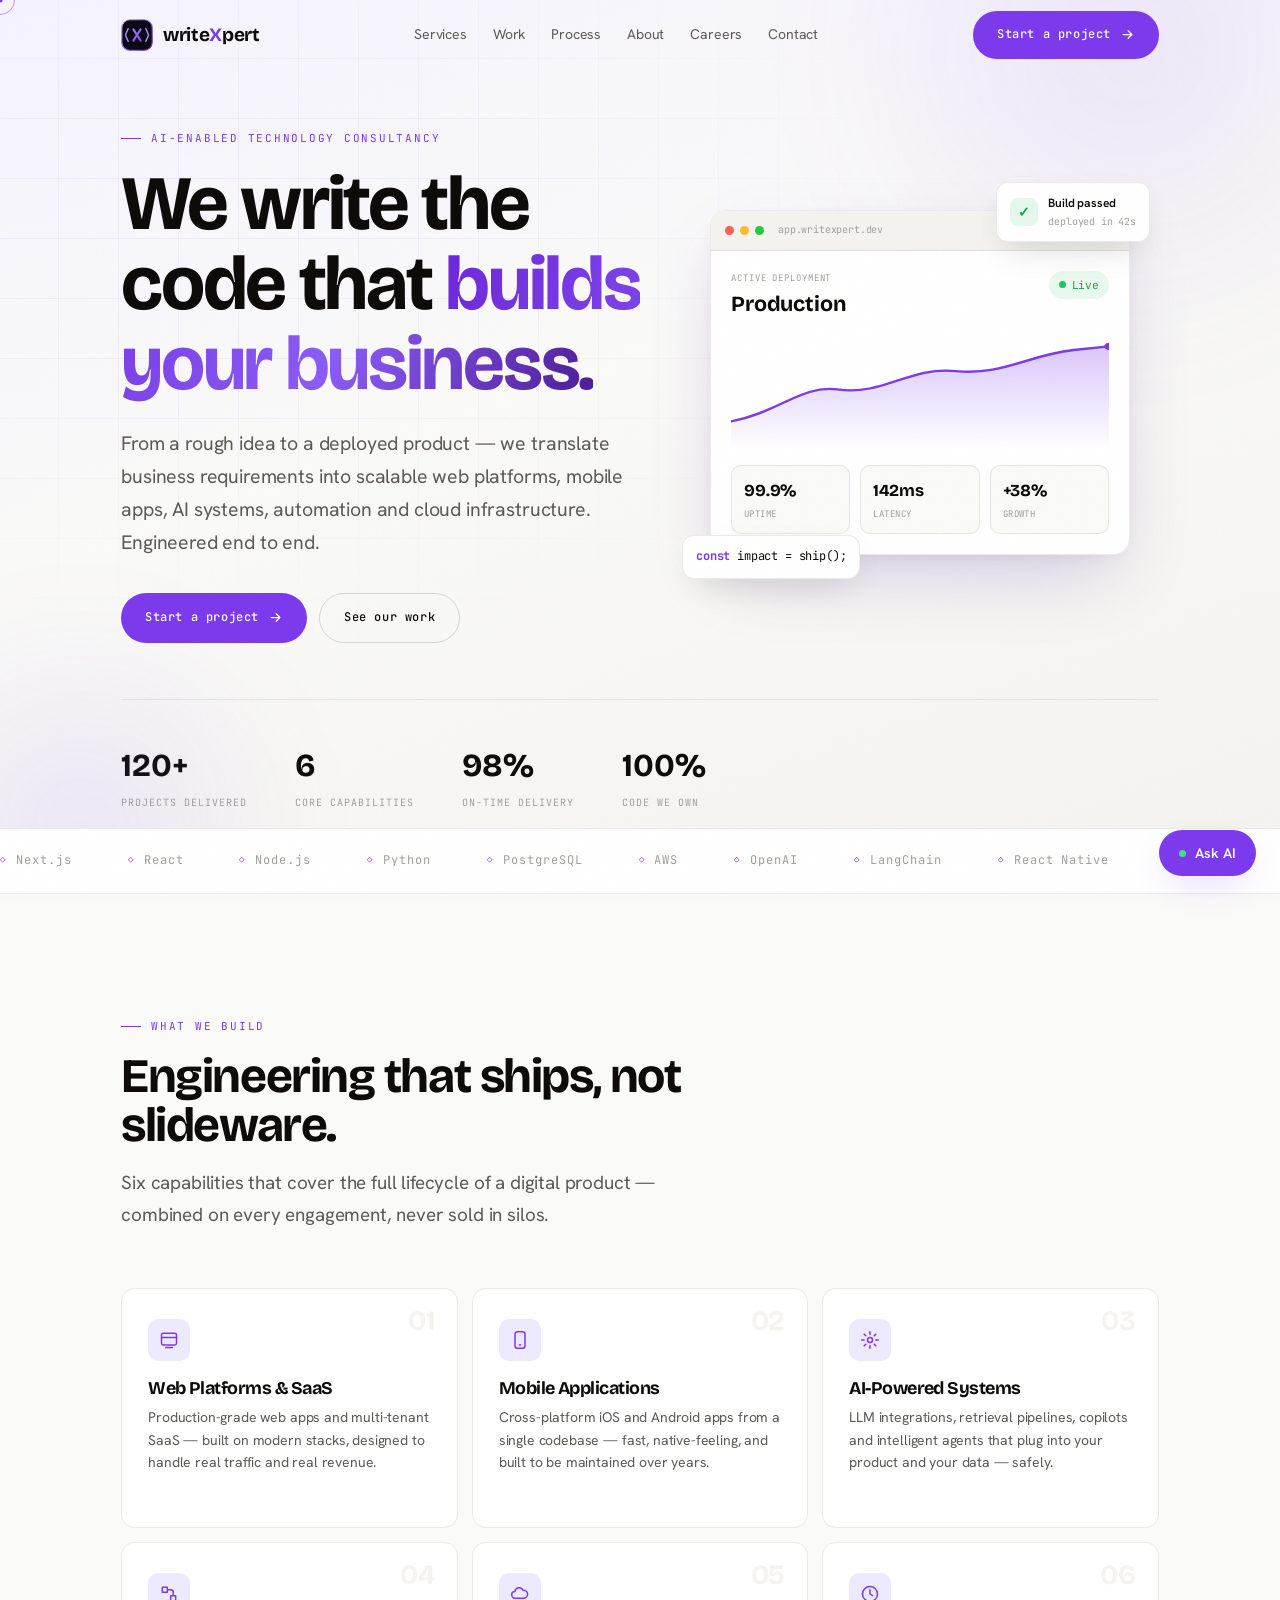
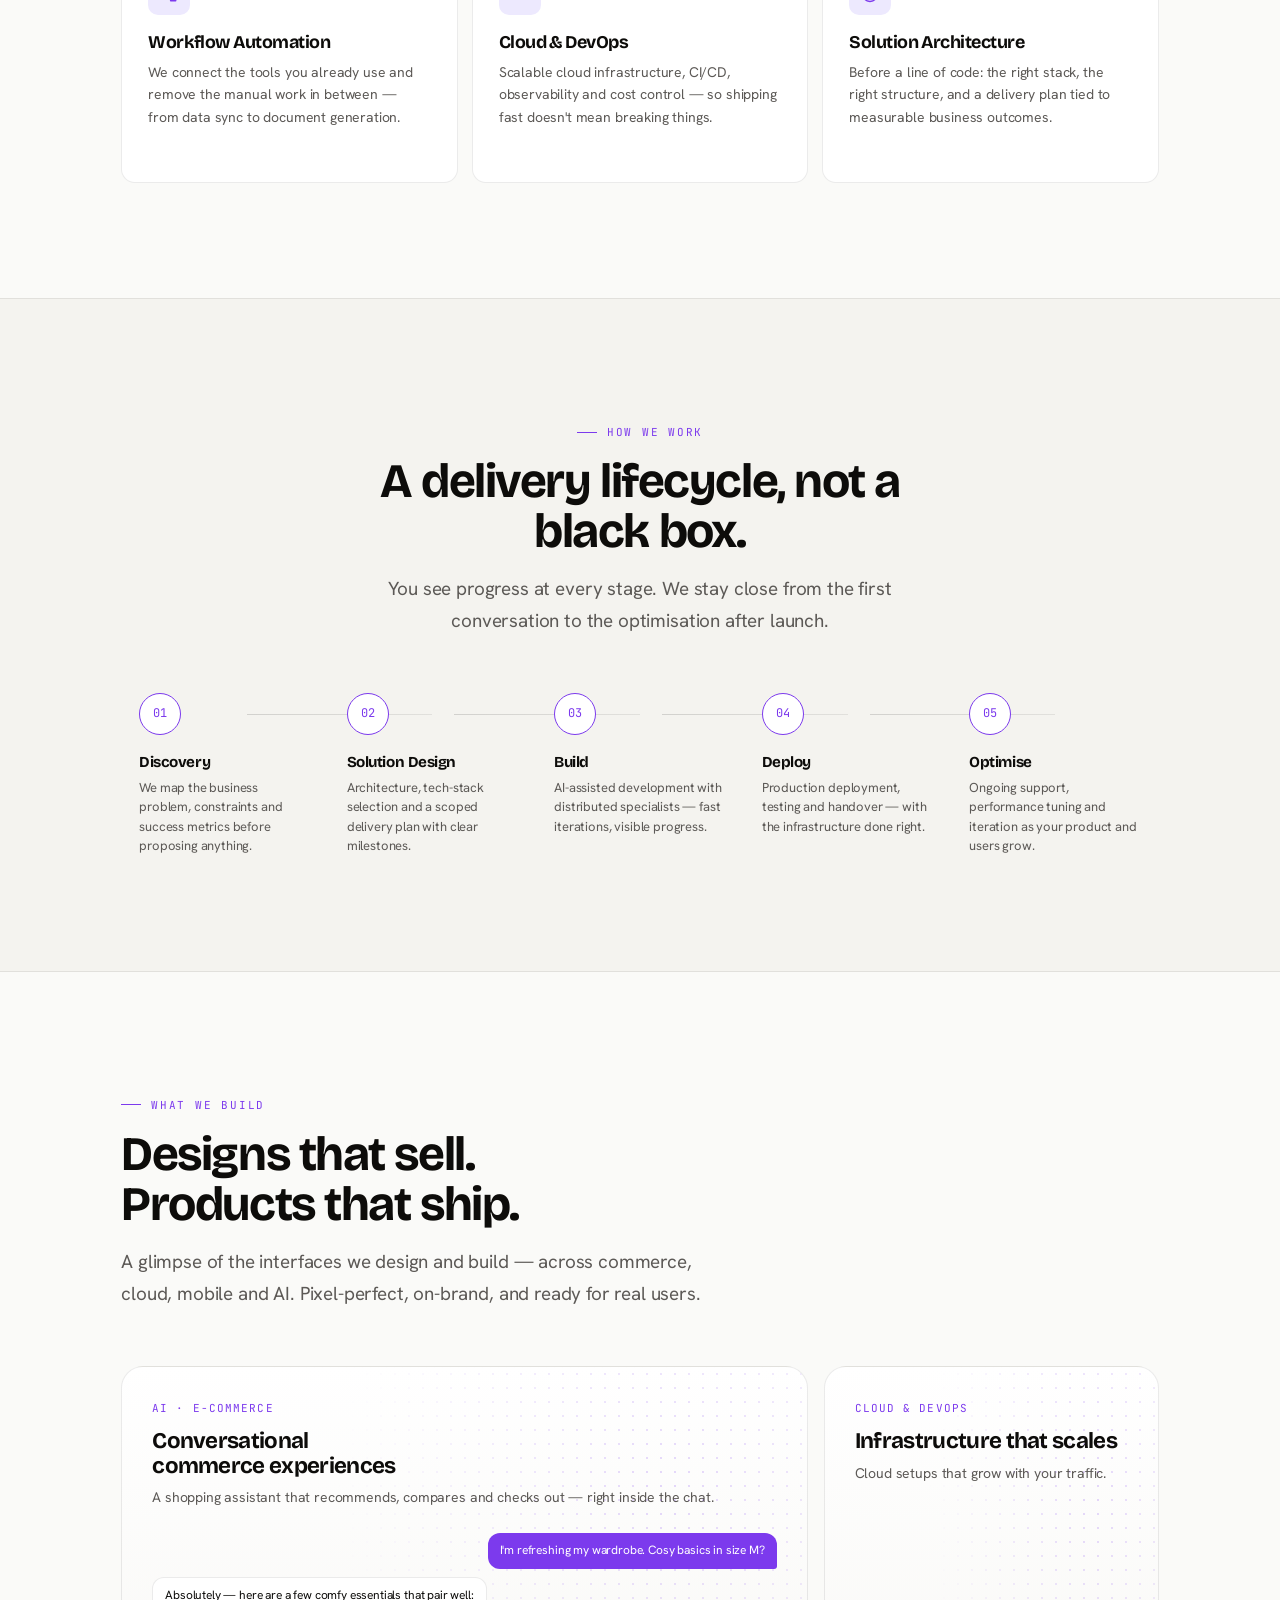
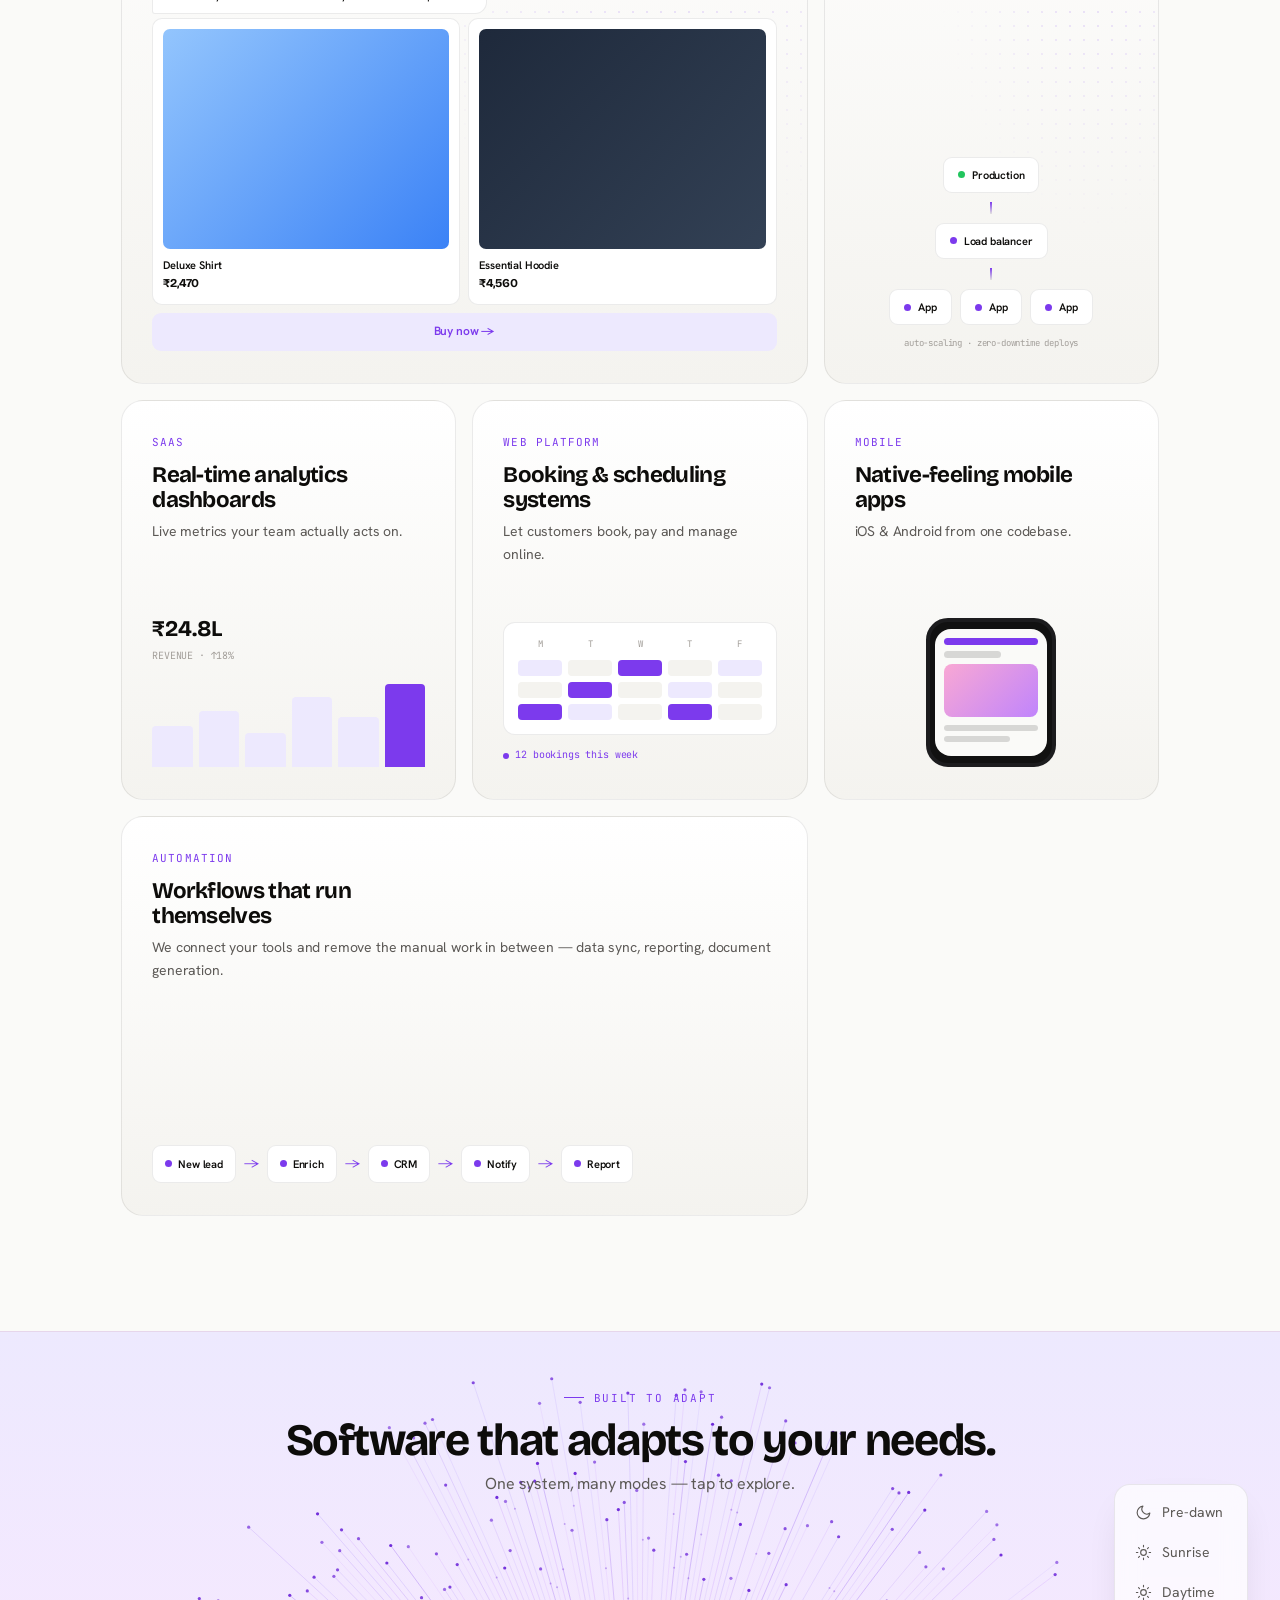
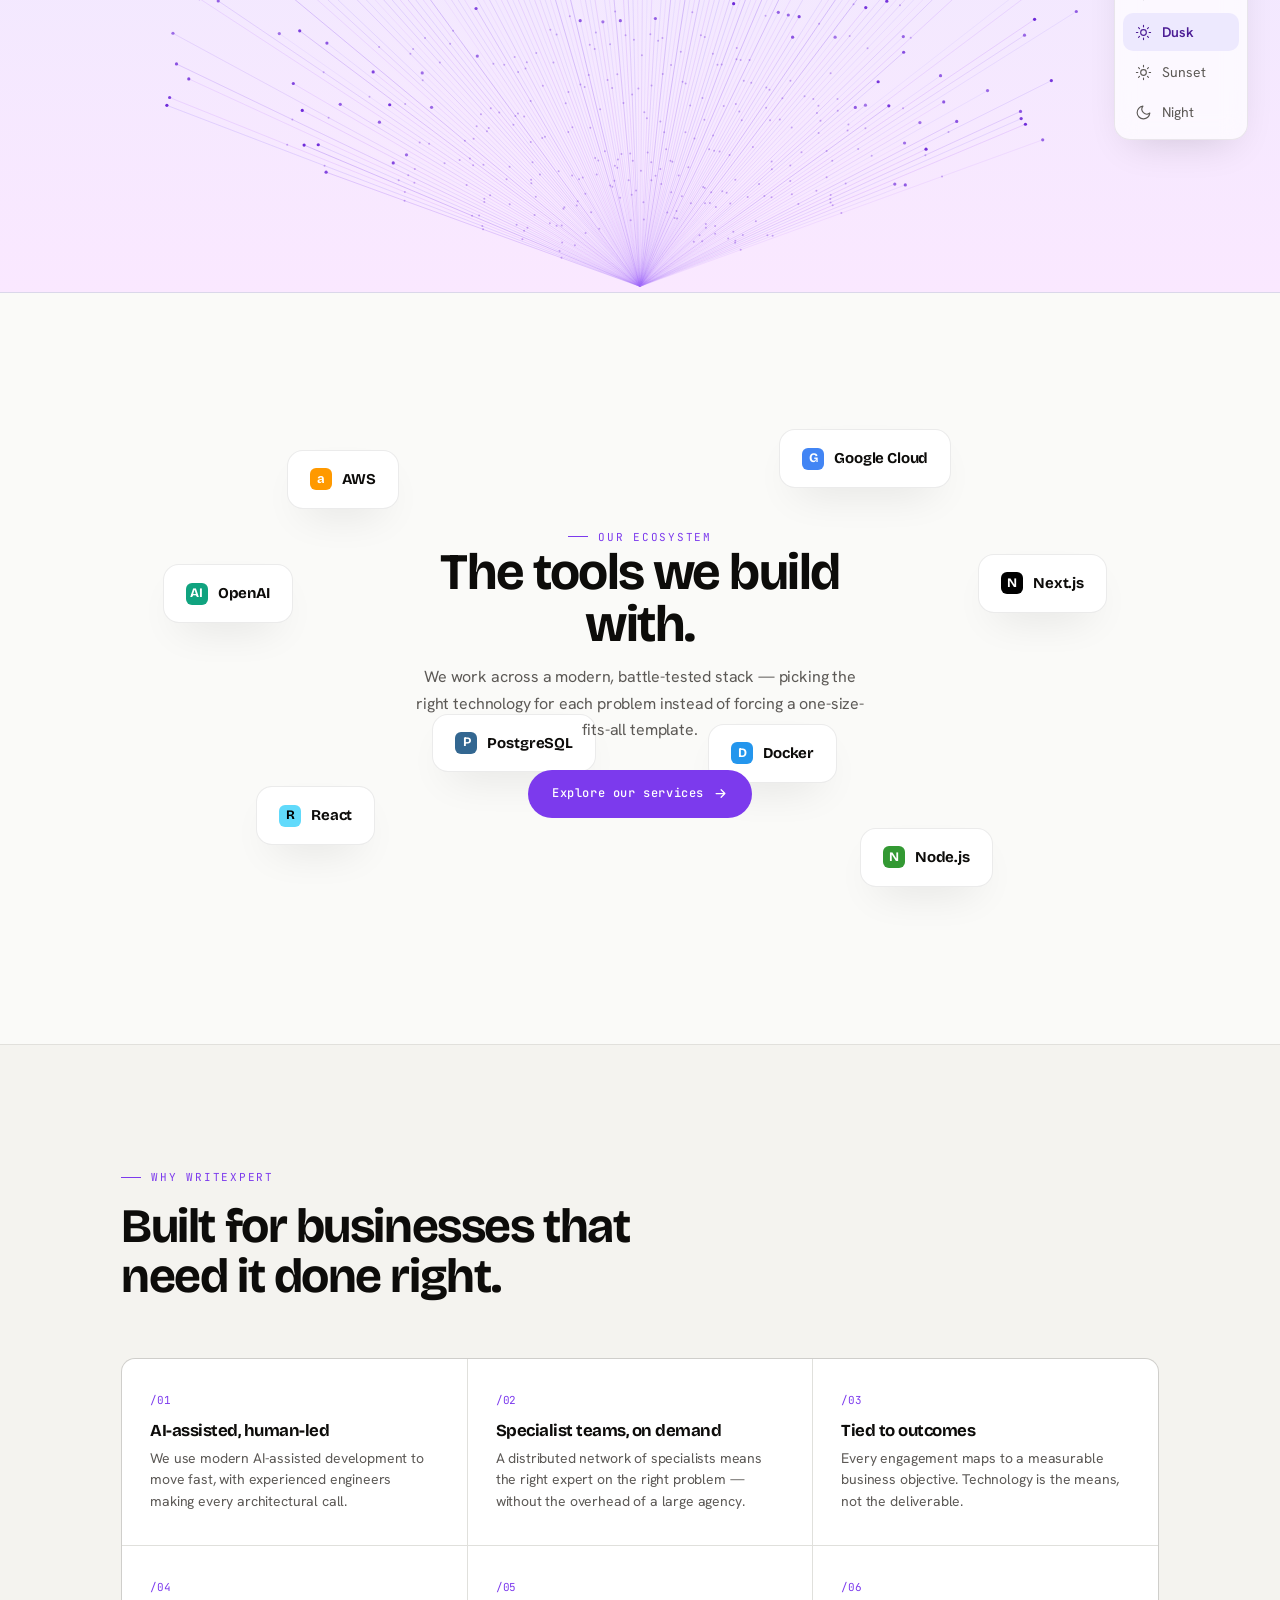
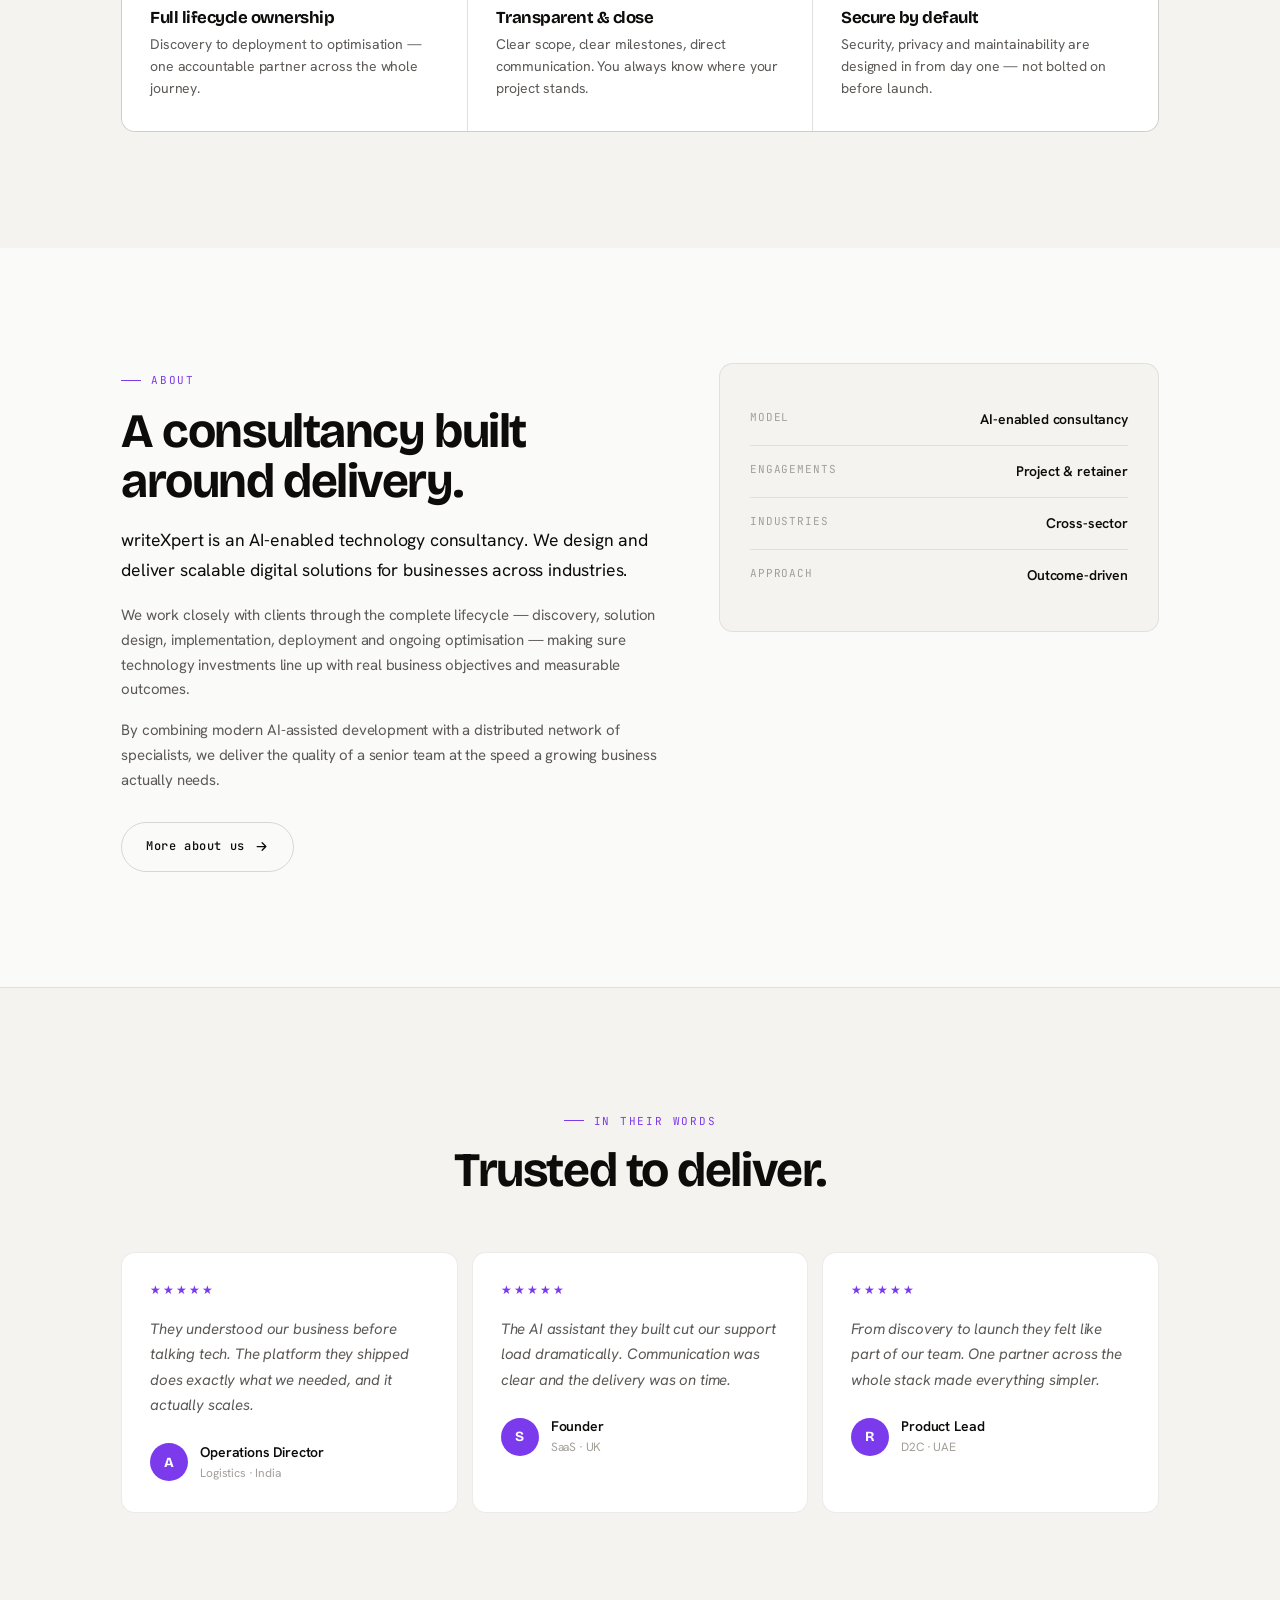
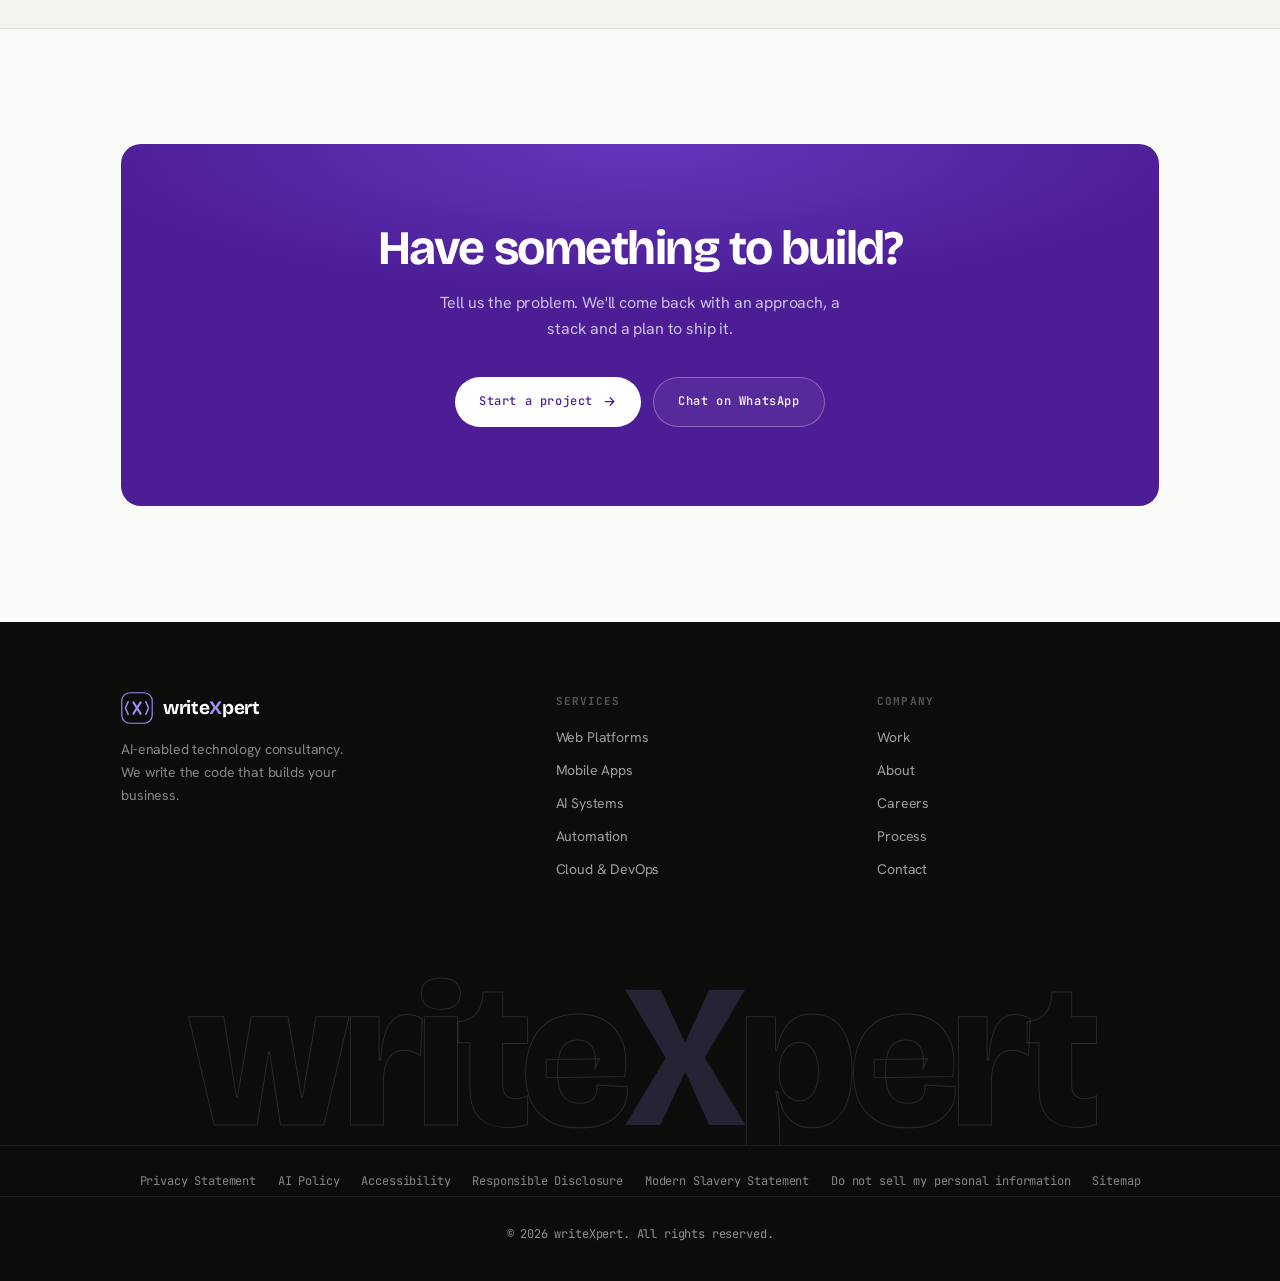
==== commit f7490c03: "v11: complete site with ray-burst, AI chat, legal pages" ====
--- a/index.html
+++ b/index.html
@@ -27,21 +27,896 @@
     "name": "writeXpert",
     "url": "https://writexpert.com",
     "description": "AI-enabled technology consultancy designing and delivering scalable digital solutions.",
-    "telephone": "+91-8824732009",
     "email": "support@writexpert.com",
     "address": [
-      { "@type": "PostalAddress", "addressLocality": "Noida", "addressRegion": "Delhi NCR", "postalCode": "201301", "addressCountry": "IN" },
-      { "@type": "PostalAddress", "addressLocality": "Jaipur", "addressRegion": "Rajasthan", "postalCode": "302021", "addressCountry": "IN" },
-      { "@type": "PostalAddress", "addressLocality": "Pune", "addressRegion": "Maharashtra", "postalCode": "411045", "addressCountry": "IN" }
     ]
   }
   </script>
 
   <link rel="preconnect" href="https://fonts.googleapis.com" />
   <link rel="preconnect" href="https://fonts.gstatic.com" crossorigin />
-  <link rel="stylesheet" href="/assets/css/style.css" />
+  <style>
+/* ============================================================
+   writeXpert — Clean Light Design System (v2)
+   ============================================================ */
+
+@import url('https://fonts.googleapis.com/css2?family=Bricolage+Grotesque:opsz,wght@12..96,400..800&family=Hanken+Grotesk:wght@400;500;600&family=JetBrains+Mono:wght@400;500&display=swap');
+
+:root {
+  /* canvas */
+  --bg:        #FAFAF8;
+  --bg-2:      #F4F3EF;
+  --surface:   #FFFFFF;
+  --surface-2: #F0EFE9;
+  --line:      rgba(0,0,0,0.08);
+  --line-2:    rgba(0,0,0,0.14);
+
+  /* text */
+  --text:      #0D0C0A;
+  --dim:       #5C5956;
+  --faint:     #A39F9A;
+
+  /* brand violet */
+  --violet:        #7C3AED;
+  --violet-bright: #6D28D9;
+  --violet-soft:   #8B5CF6;
+  --violet-light:  #EDE9FE;
+  --violet-deep:   #4C1D95;
+  --glow:          rgba(124,58,237,0.18);
+
+  /* type */
+  --display: 'Bricolage Grotesque', sans-serif;
+  --body:    'Hanken Grotesk', sans-serif;
+  --mono:    'JetBrains Mono', monospace;
+
+  /* layout */
+  --maxw: 1140px;
+  --pad: clamp(20px, 4vw, 60px);
+  --r: 14px;
+  --ease: cubic-bezier(0.16, 1, 0.3, 1);
+}
+
+* { margin: 0; padding: 0; box-sizing: border-box; }
+html { scroll-behavior: smooth; -webkit-text-size-adjust: 100%; }
+body {
+  background: var(--bg);
+  color: var(--text);
+  font-family: var(--body);
+  font-size: 16px;
+  line-height: 1.65;
+  letter-spacing: -0.01em;
+  overflow-x: hidden;
+  -webkit-font-smoothing: antialiased;
+}
+a { color: inherit; text-decoration: none; }
+img { max-width: 100%; display: block; }
+ul { list-style: none; }
+button { font-family: inherit; cursor: pointer; border: none; background: none; }
+::selection { background: var(--violet); color: #fff; }
+
+/* ---------- layout ---------- */
+.wrap { max-width: var(--maxw); margin: 0 auto; padding-left: var(--pad); padding-right: var(--pad); }
+.section { padding: clamp(64px, 9vw, 120px) 0; position: relative; }
+
+.eyebrow {
+  font-family: var(--mono);
+  font-size: 11px;
+  letter-spacing: 0.16em;
+  text-transform: uppercase;
+  color: var(--violet);
+  display: inline-flex;
+  align-items: center;
+  gap: 10px;
+}
+.eyebrow::before { content: ""; width: 20px; height: 1px; background: var(--violet); }
+
+/* ---------- typography ---------- */
+h1,h2,h3,h4 { font-family: var(--display); font-weight: 700; line-height: 1.04; letter-spacing: -0.03em; }
+.h1 { font-size: clamp(2.4rem, 6.5vw, 4.8rem); }
+.h2 { font-size: clamp(1.8rem, 4vw, 3rem); }
+.h3 { font-size: clamp(1.15rem, 2vw, 1.5rem); }
+.lead { font-size: clamp(1rem, 1.5vw, 1.18rem); color: var(--dim); max-width: 56ch; line-height: 1.7; }
+.grad-text {
+  background: linear-gradient(110deg, var(--violet-bright) 0%, var(--violet-soft) 60%, var(--violet-deep) 100%);
+  -webkit-background-clip: text; background-clip: text; color: transparent;
+}
+
+/* ---------- buttons ---------- */
+.btn {
+  display: inline-flex; align-items: center; gap: 9px;
+  padding: 14px 24px; border-radius: 100px;
+  font-family: var(--mono); font-size: 12px;
+  letter-spacing: 0.05em; font-weight: 500;
+  transition: transform .35s var(--ease), box-shadow .35s var(--ease), background .25s;
+  will-change: transform;
+}
+.btn svg { width: 15px; height: 15px; transition: transform .3s var(--ease); }
+.btn-primary {
+  background: var(--violet); color: #fff;
+  box-shadow: 0 0 0 0 var(--glow);
+}
+.btn-primary:hover { box-shadow: 0 10px 32px -6px var(--glow); background: var(--violet-bright); }
+.btn-primary:hover svg { transform: translateX(3px); }
+.btn-ghost {
+  border: 1.5px solid var(--line-2); color: var(--text);
+  background: transparent;
+}
+.btn-ghost:hover { border-color: var(--violet); color: var(--violet); background: var(--violet-light); }
+
+/* ---------- navbar ---------- */
+.nav {
+  position: fixed; top: 0; left: 0; right: 0; z-index: 100;
+  transition: background .4s, border-color .4s, backdrop-filter .4s;
+  border-bottom: 1px solid transparent;
+}
+.nav.scrolled {
+  background: rgba(250,250,248,0.88);
+  backdrop-filter: blur(18px) saturate(120%);
+  border-bottom: 1px solid var(--line);
+}
+.nav-inner { display: flex; align-items: center; justify-content: space-between; height: 70px; }
+.nav-links { display: flex; align-items: center; gap: 30px; }
+.nav-links a { font-size: 14px; color: var(--dim); transition: color .2s; position: relative; }
+.nav-links a:hover { color: var(--text); }
+.nav-right { display: flex; align-items: center; gap: 16px; }
+.nav-toggle { display: none; width: 26px; height: 16px; position: relative; }
+.nav-toggle span { position: absolute; left: 0; width: 100%; height: 2px; background: var(--text); transition: .3s var(--ease); border-radius: 2px; }
+.nav-toggle span:nth-child(1){ top: 0; }
+.nav-toggle span:nth-child(2){ top: 7px; }
+.nav-toggle span:nth-child(3){ top: 14px; }
+body.menu-open .nav-toggle span:nth-child(1){ top: 7px; transform: rotate(45deg); }
+body.menu-open .nav-toggle span:nth-child(2){ opacity: 0; }
+body.menu-open .nav-toggle span:nth-child(3){ top: 7px; transform: rotate(-45deg); }
+
+/* logo */
+.logo { display: flex; align-items: center; gap: 10px; }
+.logo .mark { width: 32px; height: 32px; flex: none; }
+.logo .word { font-family: var(--display); font-weight: 700; font-size: 19px; letter-spacing: -0.02em; color: var(--text); }
+.logo .word b { color: var(--violet); font-weight: 700; }
+
+/* ---------- hero ---------- */
+.hero {
+  position: relative; min-height: 92svh; display: flex; align-items: center;
+  padding-top: 80px; overflow: hidden;
+  background: linear-gradient(160deg, #F5F3FF 0%, var(--bg) 45%, var(--bg-2) 100%);
+}
+.hero-bg { position: absolute; inset: 0; z-index: 0; }
+.hero-grid {
+  position: absolute; inset: -2px;
+  background-image:
+    linear-gradient(rgba(124,58,237,0.06) 1px, transparent 1px),
+    linear-gradient(90deg, rgba(124,58,237,0.06) 1px, transparent 1px);
+  background-size: 60px 60px;
+  mask-image: radial-gradient(ellipse 80% 70% at 20% 30%, #000 20%, transparent 70%);
+  -webkit-mask-image: radial-gradient(ellipse 80% 70% at 20% 30%, #000 20%, transparent 70%);
+}
+.hero-blob {
+  position: absolute; width: 700px; height: 700px; border-radius: 50%;
+  background: radial-gradient(circle, rgba(124,58,237,0.1), transparent 65%);
+  top: -300px; right: -200px; filter: blur(50px);
+  animation: bfloat 16s ease-in-out infinite;
+}
+@keyframes bfloat { 0%,100%{ transform: translateY(0);} 50%{ transform: translateY(30px);} }
+
+.hero-inner { position: relative; z-index: 2; max-width: 860px; }
+.hero h1 { margin: 20px 0 22px; }
+.hero .lead { font-size: clamp(1.05rem, 1.6vw, 1.22rem); max-width: 52ch; color: var(--dim); }
+.hero-cta { display: flex; gap: 12px; margin-top: 34px; flex-wrap: wrap; }
+.hero-meta { display: flex; gap: 48px; margin-top: 56px; flex-wrap: wrap; padding-top: 40px; border-top: 1px solid var(--line); }
+.hero-meta .num { font-family: var(--display); font-size: 2rem; font-weight: 700; color: var(--text); }
+.hero-meta .lbl { font-family: var(--mono); font-size: 10px; letter-spacing: 0.1em; text-transform: uppercase; color: var(--faint); margin-top: 2px; }
+
+/* ---------- marquee ---------- */
+.marquee { border-top: 1px solid var(--line); border-bottom: 1px solid var(--line); padding: 22px 0; overflow: hidden; background: var(--surface); }
+.marquee-track { display: flex; gap: 56px; white-space: nowrap; width: max-content; animation: scroll 30s linear infinite; }
+.marquee:hover .marquee-track { animation-play-state: paused; }
+.marquee-track span { font-family: var(--mono); font-size: 12px; color: var(--faint); letter-spacing: 0.08em; display: inline-flex; align-items: center; gap: 10px; }
+.marquee-track span::before { content: "◇"; color: var(--violet); font-size: 9px; }
+@keyframes scroll { to { transform: translateX(-50%); } }
+
+/* ---------- section head ---------- */
+.shead { max-width: 600px; margin-bottom: 56px; }
+.shead h2 { margin: 16px 0 16px; }
+.shead.center { margin-left: auto; margin-right: auto; text-align: center; }
+.shead.center .eyebrow { justify-content: center; }
+
+/* ---------- service cards ---------- */
+.cards { display: grid; grid-template-columns: repeat(3, 1fr); gap: 14px; }
+.card {
+  position: relative; padding: 30px 26px; border-radius: var(--r);
+  border: 1.5px solid var(--line); background: var(--surface);
+  overflow: hidden; transition: border-color .3s var(--ease), transform .3s var(--ease), box-shadow .3s var(--ease);
+  display: flex; flex-direction: column;
+}
+.card:hover { border-color: var(--violet); transform: translateY(-3px); box-shadow: 0 12px 40px -10px var(--glow); }
+.card .ico { width: 42px; height: 42px; border-radius: 10px; display: grid; place-items: center; background: var(--violet-light); color: var(--violet); margin-bottom: 18px; flex: none; }
+.card .ico svg { width: 20px; height: 20px; }
+.card h3 { font-size: 1.12rem; margin-bottom: 9px; }
+.card p { color: var(--dim); font-size: 14px; line-height: 1.6; }
+.card .idx { position: absolute; top: 22px; right: 22px; font-family: var(--mono); font-size: 11px; color: var(--faint); }
+
+/* ---------- process ---------- */
+.steps { display: grid; grid-template-columns: repeat(5, 1fr); gap: 0; position: relative; }
+.step { padding: 0 18px; position: relative; }
+.step:not(:last-child)::after {
+  content: ""; position: absolute; top: 21px; left: calc(50% + 22px);
+  width: calc(100% - 22px); height: 1px;
+  background: linear-gradient(90deg, var(--line-2), var(--line));
+}
+.step .dot {
+  width: 42px; height: 42px; border-radius: 50%;
+  border: 1.5px solid var(--violet); display: grid; place-items: center;
+  font-family: var(--mono); font-size: 12px; color: var(--violet);
+  background: var(--surface); position: relative; z-index: 1; margin-bottom: 20px;
+}
+.step h4 { font-size: 0.95rem; margin-bottom: 7px; }
+.step p { font-size: 13px; color: var(--dim); line-height: 1.5; }
+
+/* ---------- work cards ---------- */
+.work-grid { display: grid; grid-template-columns: 1fr 1fr; gap: 14px; }
+.work-card {
+  border-radius: var(--r); border: 1.5px solid var(--line); overflow: hidden;
+  background: var(--surface); padding: 34px 30px; min-height: 290px;
+  display: flex; flex-direction: column;
+  transition: transform .4s var(--ease), border-color .3s, box-shadow .4s;
+}
+.work-card:hover { transform: translateY(-4px); border-color: var(--violet); box-shadow: 0 12px 40px -10px var(--glow); }
+.work-card .sector { font-family: var(--mono); font-size: 11px; letter-spacing: 0.1em; text-transform: uppercase; color: var(--violet); }
+.work-card h3 { font-size: 1.4rem; margin: 12px 0 10px; max-width: 22ch; }
+.work-card p { color: var(--dim); font-size: 14px; margin-bottom: auto; }
+.work-card .metrics { display: flex; gap: 32px; margin-top: 28px; padding-top: 22px; border-top: 1px solid var(--line); flex-wrap: wrap; }
+.work-card .metrics .num { font-family: var(--display); font-size: 1.6rem; font-weight: 700; color: var(--text); }
+.work-card .metrics .lbl { font-family: var(--mono); font-size: 10px; color: var(--faint); text-transform: uppercase; letter-spacing: 0.08em; }
+
+/* ---------- why us ---------- */
+.why-grid { display: grid; grid-template-columns: repeat(3,1fr); gap: 1px; background: var(--line); border: 1.5px solid var(--line); border-radius: var(--r); overflow: hidden; }
+.why-item { background: var(--surface); padding: 32px 28px; transition: background .3s; }
+.why-item:hover { background: var(--bg-2); }
+.why-item .n { font-family: var(--mono); font-size: 11px; color: var(--violet); }
+.why-item h4 { font-size: 1.05rem; margin: 13px 0 8px; }
+.why-item p { color: var(--dim); font-size: 14px; line-height: 1.55; }
+
+/* ---------- about ---------- */
+.about { display: grid; grid-template-columns: 1.1fr 0.9fr; gap: 60px; align-items: start; }
+.about .lead { margin: 18px 0; font-size: 1.1rem; color: var(--text); }
+.about p.muted { margin-bottom: 16px; font-size: 15px; color: var(--dim); }
+.about-panel { border: 1.5px solid var(--line); border-radius: var(--r); padding: 30px; background: var(--bg-2); }
+.about-panel .row { display: flex; justify-content: space-between; padding: 14px 0; border-bottom: 1px solid var(--line); gap: 16px; }
+.about-panel .row:last-child { border-bottom: none; }
+.about-panel .row .k { font-family: var(--mono); font-size: 11px; color: var(--faint); text-transform: uppercase; letter-spacing: 0.08em; white-space: nowrap; }
+.about-panel .row .v { font-weight: 600; font-size: 14px; text-align: right; }
+
+/* ---------- testimonials ---------- */
+.tgrid { display: grid; grid-template-columns: repeat(3,1fr); gap: 14px; }
+.tcard { border: 1.5px solid var(--line); border-radius: var(--r); padding: 28px; background: var(--surface); transition: box-shadow .3s; }
+.tcard:hover { box-shadow: 0 8px 30px -8px var(--glow); border-color: var(--violet); }
+.tcard .quote { font-size: 15px; color: var(--dim); line-height: 1.7; margin-bottom: 22px; font-style: italic; }
+.tcard .who { display: flex; align-items: center; gap: 12px; }
+.tcard .ava { width: 38px; height: 38px; border-radius: 50%; background: var(--violet); display: grid; place-items: center; font-family: var(--display); font-weight: 700; font-size: 14px; color:#fff; flex: none; }
+.tcard .who .nm { font-weight: 600; font-size: 14px; }
+.tcard .who .rl { font-size: 12px; color: var(--faint); }
+.stars { color: var(--violet); font-size: 12px; letter-spacing: 2px; margin-bottom: 16px; }
+
+/* ---------- cta band (dark) ---------- */
+.cta-band {
+  position: relative; border-radius: 20px; overflow: hidden;
+  padding: clamp(44px,7vw,80px); text-align: center;
+  background: var(--violet-deep); color: #fff;
+}
+.cta-band h2 { color: #fff; margin-bottom: 16px; }
+.cta-band p { color: rgba(255,255,255,0.72); max-width: 48ch; margin: 0 auto 32px; }
+.cta-band .hero-cta { justify-content: center; }
+.cta-band .btn-primary { background: #fff; color: var(--violet-deep); }
+.cta-band .btn-primary:hover { background: var(--violet-light); color: var(--violet-deep); }
+.cta-band .btn-ghost { border-color: rgba(255,255,255,0.3); color: #fff; background: rgba(255,255,255,0.06); }
+.cta-band .btn-ghost:hover { background: rgba(255,255,255,0.12); border-color: rgba(255,255,255,0.5); }
+.cta-band::before {
+  content: ""; position: absolute; inset: 0;
+  background: radial-gradient(ellipse 80% 60% at 50% 0%, rgba(139,92,246,0.4), transparent 70%);
+}
+.cta-band > * { position: relative; z-index: 1; }
+
+/* ---------- contact ---------- */
+.contact-grid { display: grid; grid-template-columns: 0.9fr 1.1fr; gap: 50px; }
+.contact-methods { display: flex; flex-direction: column; gap: 12px; }
+.cmethod { display: flex; gap: 14px; align-items: flex-start; padding: 20px; border: 1.5px solid var(--line); border-radius: 12px; background: var(--surface); transition: border-color .3s, transform .3s; }
+.cmethod:hover { border-color: var(--violet); transform: translateX(3px); }
+.cmethod .ci { width: 38px; height: 38px; border-radius: 9px; background: var(--violet-light); color: var(--violet); display: grid; place-items: center; flex: none; }
+.cmethod .ci svg { width: 18px; height: 18px; }
+.cmethod h4 { font-family: var(--body); font-weight: 600; font-size: 14px; margin-bottom: 2px; }
+.cmethod p { font-size: 12px; color: var(--faint); }
+.cmethod .val { color: var(--violet); font-size: 13px; font-family: var(--mono); margin-top: 5px; display: inline-block; }
+
+.form { border: 1.5px solid var(--line); border-radius: var(--r); padding: 30px; background: var(--surface); }
+.field { margin-bottom: 16px; }
+.field label { display: block; font-family: var(--mono); font-size: 11px; letter-spacing: 0.06em; text-transform: uppercase; color: var(--faint); margin-bottom: 7px; }
+.field input, .field textarea, .field select {
+  width: 100%; background: var(--bg); border: 1.5px solid var(--line); border-radius: 9px;
+  padding: 12px 14px; color: var(--text); font-family: var(--body); font-size: 14px; transition: border-color .2s;
+}
+.field input:focus, .field textarea:focus, .field select:focus { outline: none; border-color: var(--violet); background: #fff; }
+.field textarea { resize: vertical; min-height: 100px; }
+.field-row { display: grid; grid-template-columns: 1fr 1fr; gap: 12px; }
+.form .btn { width: 100%; justify-content: center; margin-top: 6px; }
+
+/* ---------- footer (dark) ---------- */
+.footer { background: #0D0C0A; color: rgba(255,255,255,0.7); padding: 70px 0 36px; }
+.footer-top { display: grid; grid-template-columns: 1.4fr 1fr 1fr; gap: 40px; margin-bottom: 50px; }
+.footer h5 { font-family: var(--mono); font-size: 11px; letter-spacing: 0.1em; text-transform: uppercase; color: rgba(255,255,255,0.3); margin-bottom: 16px; }
+.footer-col a, .footer-col p { display: block; color: rgba(255,255,255,0.55); font-size: 14px; margin-bottom: 10px; transition: color .2s; }
+.footer-col a:hover { color: rgba(255,255,255,0.9); }
+.footer-brand p { color: rgba(255,255,255,0.5); font-size: 14px; max-width: 30ch; margin: 14px 0; }
+.footer .logo .word { color: #fff; }
+.footer .logo .word b { color: #A78BFA; }
+.footer .mark rect { stroke: #A78BFA; fill: #0D0C0A; }
+.footer .mark path { stroke: #A78BFA; }
+.footer-bottom { display: flex; justify-content: space-between; padding-top: 28px; border-top: 1px solid rgba(255,255,255,0.08); font-size: 12px; color: rgba(255,255,255,0.3); flex-wrap: wrap; gap: 10px; font-family: var(--mono); }
+
+/* ---------- page hero (inner pages) ---------- */
+.page-hero {
+  padding: 140px 0 60px; position: relative; overflow: hidden;
+  background: linear-gradient(160deg, #F5F3FF 0%, var(--bg) 50%);
+}
+.page-hero::before {
+  content: ""; position: absolute; inset: 0;
+  background-image: linear-gradient(rgba(124,58,237,0.06) 1px, transparent 1px), linear-gradient(90deg, rgba(124,58,237,0.06) 1px, transparent 1px);
+  background-size: 60px 60px;
+  mask-image: radial-gradient(ellipse 80% 80% at 50% 0%, #000 30%, transparent 75%);
+  -webkit-mask-image: radial-gradient(ellipse 80% 80% at 50% 0%, #000 30%, transparent 75%);
+}
+.page-hero > .wrap { position: relative; z-index: 2; }
+.page-hero h1 { font-size: clamp(2.2rem, 5.5vw, 3.8rem); margin: 18px 0 18px; max-width: 18ch; }
+
+/* ---------- reveal ---------- */
+.reveal { opacity: 0; transform: translateY(22px); transition: opacity .8s var(--ease), transform .8s var(--ease); }
+.reveal.in { opacity: 1; transform: none; }
+.reveal[data-d="1"]{ transition-delay: .07s;} .reveal[data-d="2"]{ transition-delay: .14s;}
+.reveal[data-d="3"]{ transition-delay: .21s;} .reveal[data-d="4"]{ transition-delay: .28s;}
+.reveal[data-d="5"]{ transition-delay: .35s;}
+
+/* ---------- custom cursor ---------- */
+.cursor-dot, .cursor-ring { position: fixed; top: 0; left: 0; border-radius: 50%; pointer-events: none; z-index: 10000; }
+.cursor-dot { width: 5px; height: 5px; background: var(--violet); transform: translate(-50%,-50%); }
+.cursor-ring { width: 30px; height: 30px; border: 1.5px solid rgba(124,58,237,0.5); transform: translate(-50%,-50%); transition: width .25s, height .25s; }
+.cursor-ring.hover { width: 46px; height: 46px; background: rgba(124,58,237,0.06); }
+@media (hover: none) { .cursor-dot, .cursor-ring { display: none; } }
+
+/* ---------- mobile ---------- */
+@media (max-width: 900px) {
+  .cards, .tgrid, .why-grid { grid-template-columns: 1fr 1fr; }
+  .work-grid, .about, .contact-grid { grid-template-columns: 1fr; }
+  .field-row { grid-template-columns: 1fr; }
+  .steps { grid-template-columns: 1fr 1fr; gap: 28px 12px; }
+  .step:not(:last-child)::after { display: none; }
+  .footer-top { grid-template-columns: 1fr 1fr; gap: 28px; }
+  .nav-links {
+    position: fixed; inset: 70px 0 auto 0; flex-direction: column; gap: 0;
+    background: rgba(250,250,248,0.97); backdrop-filter: blur(20px);
+    padding: 16px var(--pad) 28px; border-bottom: 1px solid var(--line);
+    transform: translateY(-120%); transition: transform .4s var(--ease); align-items: flex-start;
+  }
+  body.menu-open .nav-links { transform: translateY(0); }
+  .nav-links a { padding: 14px 0; width: 100%; border-bottom: 1px solid var(--line); font-size: 16px; color: var(--text); }
+  .nav-toggle { display: block; }
+  .nav-right .btn { display: none; }
+  .hero-meta { gap: 24px; }
+  .about { gap: 28px; }
+}
+@media (max-width: 560px) {
+  .cards, .tgrid, .why-grid { grid-template-columns: 1fr; }
+  .footer-top { grid-template-columns: 1fr; }
+  .steps { grid-template-columns: 1fr; }
+}
+@media (prefers-reduced-motion: reduce) {
+  * { animation: none !important; transition: none !important; }
+  .reveal { opacity: 1; transform: none; }
+}
+
+/* ============================================================
+   v4 — creative polish
+   ============================================================ */
+
+/* grain texture (subtle warmth on light) */
+body::after {
+  content: ""; position: fixed; inset: 0; pointer-events: none; z-index: 9998;
+  opacity: 0.025; mix-blend-mode: multiply;
+  background-image: url("data:image/svg+xml,%3Csvg xmlns='http://www.w3.org/2000/svg' width='140' height='140'%3E%3Cfilter id='n'%3E%3CfeTurbulence type='fractalNoise' baseFrequency='0.8' numOctaves='3'/%3E%3C/filter%3E%3Crect width='100%25' height='100%25' filter='url(%23n)'/%3E%3C/svg%3E");
+}
+
+/* scroll progress bar */
+.scroll-progress {
+  position: fixed; top: 0; left: 0; height: 2px; width: 0%;
+  background: linear-gradient(90deg, var(--violet), var(--violet-soft));
+  z-index: 200; transition: width .1s linear;
+}
+
+/* hero two-column layout */
+.hero-layout {
+  display: grid; grid-template-columns: 1fr 0.92fr; gap: 40px;
+  align-items: center; padding-top: 24px;
+}
+.hero-left { position: relative; z-index: 2; }
+.hero .hero-layout h1 { margin: 18px 0 22px; }
+.hero-blob.two {
+  width: 480px; height: 480px; top: auto; bottom: -240px; left: -160px; right: auto;
+  background: radial-gradient(circle, rgba(139,92,246,0.12), transparent 65%);
+  animation-delay: -7s;
+}
+
+/* hero visual */
+.hero-visual { position: relative; z-index: 2; min-height: 380px; display: flex; align-items: center; justify-content: center; }
+.hv-float { position: relative; width: 100%; max-width: 420px; will-change: transform; }
+
+.hv-card {
+  background: #fff; border: 1px solid var(--line); border-radius: 16px; overflow: hidden;
+  box-shadow: 0 30px 70px -18px rgba(76,29,149,0.22), 0 8px 24px -8px rgba(0,0,0,0.08);
+}
+.hv-card-top { background: #F4F3EF; padding: 11px 14px; display: flex; align-items: center; gap: 6px; border-bottom: 1px solid var(--line); }
+.hv-dot { width: 9px; height: 9px; border-radius: 50%; background: #d4d2cc; }
+.hv-dot:nth-child(1){ background:#ff5f57;} .hv-dot:nth-child(2){ background:#febc2e;} .hv-dot:nth-child(3){ background:#28c840;}
+.hv-url { margin-left: 8px; font-family: var(--mono); font-size: 10px; color: var(--faint); }
+.hv-body { padding: 20px; }
+.hv-row { display: flex; justify-content: space-between; align-items: flex-start; margin-bottom: 16px; }
+.hv-eyebrow { font-family: var(--mono); font-size: 9px; letter-spacing: 0.1em; text-transform: uppercase; color: var(--faint); }
+.hv-big { font-family: var(--display); font-size: 1.35rem; font-weight: 700; margin-top: 2px; }
+.hv-badge { display: inline-flex; align-items: center; gap: 6px; font-family: var(--mono); font-size: 11px; color: #16a34a; background: rgba(34,197,94,0.1); padding: 5px 10px; border-radius: 20px; }
+.hv-pulse { width: 7px; height: 7px; border-radius: 50%; background: #22c55e; box-shadow: 0 0 0 0 rgba(34,197,94,0.5); animation: pulse 2s infinite; }
+@keyframes pulse { 0%{box-shadow:0 0 0 0 rgba(34,197,94,0.5);} 70%{box-shadow:0 0 0 8px rgba(34,197,94,0);} 100%{box-shadow:0 0 0 0 rgba(34,197,94,0);} }
+.hv-chart { height: 110px; margin-bottom: 16px; }
+.hv-chart svg { width: 100%; height: 100%; }
+#hv-line { stroke-dasharray: 600; stroke-dashoffset: 600; }
+.hv-float.drawn #hv-line { transition: stroke-dashoffset 2s var(--ease); stroke-dashoffset: 0; }
+.hv-kpis { display: grid; grid-template-columns: repeat(3,1fr); gap: 10px; }
+.hv-kpi { background: var(--bg); border: 1px solid var(--line); border-radius: 10px; padding: 11px 12px; }
+.hv-kpi-v { font-family: var(--display); font-size: 1.05rem; font-weight: 700; }
+.hv-kpi-l { font-family: var(--mono); font-size: 9px; color: var(--faint); margin-top: 2px; text-transform: uppercase; letter-spacing: 0.05em; }
+
+/* floating chips */
+.hv-chip {
+  position: absolute; background: #fff; border: 1px solid var(--line);
+  border-radius: 12px; box-shadow: 0 14px 36px -12px rgba(0,0,0,0.18);
+  display: flex; align-items: center; gap: 10px; padding: 11px 13px;
+}
+.hv-chip-deploy { top: -28px; right: -20px; animation: chipfloat 5s ease-in-out infinite; }
+.hv-chip-code { bottom: -24px; left: -28px; animation: chipfloat 5s ease-in-out infinite 1.5s; }
+.hv-chip-ico { width: 28px; height: 28px; border-radius: 8px; background: rgba(34,197,94,0.12); color: #16a34a; display: grid; place-items: center; font-size: 14px; font-weight: 700; }
+.hv-chip-t { font-size: 12px; font-weight: 600; }
+.hv-chip-s { font-family: var(--mono); font-size: 10px; color: var(--faint); }
+.hv-code-line { font-family: var(--mono); font-size: 12px; color: var(--text); }
+.hv-code-line b { color: var(--violet); }
+@keyframes chipfloat { 0%,100%{ transform: translateY(0);} 50%{ transform: translateY(-9px);} }
+
+/* hero meta -> 4 cols */
+.hero-meta { display: flex; gap: 48px; }
+
+/* richer service cards */
+.card { padding-bottom: 54px; }
+.card .idx { font-size: 28px; font-family: var(--display); font-weight: 700; color: var(--bg-2); top: 18px; right: 22px; line-height: 1; transition: color .3s; }
+.card:hover .idx { color: var(--violet-light); }
+.card-arrow {
+  position: absolute; bottom: 24px; left: 26px;
+  width: 32px; height: 32px; border-radius: 50%; border: 1.5px solid var(--line);
+  display: grid; place-items: center; color: var(--violet);
+  opacity: 0; transform: translateX(-6px); transition: opacity .3s var(--ease), transform .3s var(--ease), background .3s, border-color .3s;
+}
+.card-arrow svg { width: 14px; height: 14px; }
+.card:hover .card-arrow { opacity: 1; transform: translateX(0); }
+.card:hover .card-arrow { background: var(--violet); border-color: var(--violet); color: #fff; }
+
+/* giant footer wordmark */
+.footer-mega {
+  font-family: var(--display); font-weight: 800;
+  font-size: clamp(3.5rem, 16vw, 14rem); line-height: 0.85; letter-spacing: -0.04em;
+  color: transparent; -webkit-text-stroke: 1px rgba(255,255,255,0.12);
+  text-align: center; padding: 30px 0 0; overflow: hidden; user-select: none;
+}
+.footer-mega b { color: rgba(167,139,250,0.18); -webkit-text-stroke: 0; }
+
+@media (max-width: 980px) {
+  .hero-layout { grid-template-columns: 1fr; gap: 50px; }
+  .hero-visual { min-height: 320px; max-width: 420px; }
+  .hv-chip-deploy { right: 0; }
+  .hv-chip-code { left: 0; }
+}
+@media (max-width: 600px) {
+  .hero-visual { display: none; }
+}
+
+/* ============================================================
+   v6 — craft showcase (real product designs) + footer fix
+   ============================================================ */
+
+/* footer bottom contrast fix */
+.footer-bottom { color: rgba(255,255,255,0.55); }
+.footer-col a { color: rgba(255,255,255,0.6); }
+
+/* craft section — layered showcase */
+.craft-section { overflow: hidden; }
+.craft-showcase {
+  position: relative; margin-top: 30px;
+  min-height: 560px; display: flex; align-items: center; justify-content: center;
+}
+.craft-deco {
+  position: absolute; inset: 0;
+  background-image: radial-gradient(circle, var(--line-2) 1px, transparent 1px);
+  background-size: 26px 26px;
+  mask-image: radial-gradient(ellipse 60% 60% at 50% 50%, #000, transparent 75%);
+  -webkit-mask-image: radial-gradient(ellipse 60% 60% at 50% 50%, #000, transparent 75%);
+  opacity: 0.5;
+}
+.craft-cluster { position: relative; width: 100%; max-width: 1000px; height: 540px; }
+
+/* shared device shadow */
+.shot { position: absolute; box-shadow: 0 40px 90px -24px rgba(76,29,149,0.28), 0 12px 32px -10px rgba(0,0,0,0.12); transition: transform .5s var(--ease); }
+
+/* --- e-commerce browser (back-left) --- */
+.shot-store { width: 580px; left: 0; top: 40px; transform: rotate(-2deg); z-index: 1; border-radius: 14px; overflow: hidden; background: #fff; border: 1px solid var(--line); }
+.shot-store:hover { transform: rotate(0) translateY(-6px); z-index: 4; }
+.st-chrome { background: #EDEDED; padding: 9px 12px; display: flex; align-items: center; gap: 6px; }
+.st-chrome .bc-bar { flex: 1; margin-left: 8px; background: #fff; border-radius: 5px; padding: 4px 10px; font-family: var(--mono); font-size: 10px; color: var(--faint); }
+.st-top { display: flex; align-items: center; justify-content: space-between; padding: 14px 18px; border-bottom: 1px solid var(--line); }
+.st-brand { font-family: var(--display); font-weight: 800; font-size: 16px; letter-spacing: 0.04em; }
+.st-nav { display: flex; gap: 16px; font-size: 11px; color: var(--dim); }
+.st-cart { font-size: 13px; position: relative; }
+.st-cart::after { content: "3"; position: absolute; top: -6px; right: -8px; background: var(--violet); color: #fff; font-family: var(--mono); font-size: 8px; width: 14px; height: 14px; border-radius: 50%; display: grid; place-items: center; }
+.st-banner { margin: 14px 18px; border-radius: 10px; padding: 16px 18px; background: linear-gradient(110deg, var(--violet), var(--violet-deep)); color: #fff; display: flex; align-items: center; justify-content: space-between; }
+.st-banner-t { font-family: var(--display); font-weight: 700; font-size: 17px; }
+.st-banner-s { font-size: 11px; opacity: 0.85; margin-top: 2px; }
+.st-banner-btn { font-family: var(--mono); font-size: 10px; background: #fff; color: var(--violet-deep); padding: 7px 12px; border-radius: 20px; font-weight: 600; }
+.st-grid { display: grid; grid-template-columns: repeat(3,1fr); gap: 12px; padding: 4px 18px 20px; }
+.st-prod { border: 1px solid var(--line); border-radius: 10px; overflow: hidden; }
+.st-img { aspect-ratio: 1/1; position: relative; }
+.st-img.a { background: linear-gradient(135deg, #f9a8d4, #c084fc); }
+.st-img.b { background: linear-gradient(135deg, #a5b4fc, #818cf8); }
+.st-img.c { background: linear-gradient(135deg, #fdba74, #fb923c); }
+.st-tag { position: absolute; top: 8px; left: 8px; font-family: var(--mono); font-size: 8px; background: rgba(255,255,255,0.9); padding: 3px 6px; border-radius: 5px; font-weight: 600; }
+.st-info { padding: 9px 10px; }
+.st-name { font-size: 11px; font-weight: 600; }
+.st-price { display: flex; align-items: center; justify-content: space-between; margin-top: 4px; }
+.st-price b { font-family: var(--display); font-size: 13px; }
+.st-add { width: 22px; height: 22px; border-radius: 7px; background: var(--violet); color: #fff; display: grid; place-items: center; font-size: 13px; }
+
+/* --- food delivery phone (front-center) --- */
+.shot-food { width: 264px; right: 40px; top: 0; z-index: 3; }
+.shot-food:hover { transform: translateY(-8px); z-index: 4; }
+.food-phone { width: 100%; aspect-ratio: 9/19; border-radius: 38px; background: #111; padding: 11px 8px; border: 6px solid #1c1c1e; box-shadow: 0 40px 90px -24px rgba(0,0,0,0.4); }
+.food-notch { width: 56px; height: 12px; background: #111; border-radius: 0 0 10px 10px; margin: 0 auto 8px; }
+.food-screen { background: #fff; border-radius: 26px; height: calc(100% - 20px); overflow: hidden; display: flex; flex-direction: column; }
+.food-head { padding: 13px 14px 10px; }
+.food-loc { font-family: var(--mono); font-size: 8px; color: var(--faint); letter-spacing: 0.08em; text-transform: uppercase; }
+.food-loc-v { font-size: 13px; font-weight: 700; margin-top: 1px; }
+.food-search { margin-top: 10px; background: var(--bg-2); border-radius: 9px; padding: 8px 11px; font-size: 10px; color: var(--faint); display: flex; align-items: center; gap: 6px; }
+.food-promo { margin: 4px 14px 12px; border-radius: 12px; background: linear-gradient(120deg, #fb923c, #ef4444); color: #fff; padding: 13px 14px; }
+.food-promo-t { font-family: var(--display); font-weight: 700; font-size: 15px; }
+.food-promo-s { font-size: 10px; opacity: 0.9; margin-top: 2px; }
+.food-sec { font-size: 11px; font-weight: 700; padding: 0 14px 8px; }
+.food-list { flex: 1; padding: 0 14px; display: flex; flex-direction: column; gap: 9px; overflow: hidden; }
+.food-item { display: flex; gap: 10px; align-items: center; }
+.food-thumb { width: 48px; height: 48px; border-radius: 11px; flex: none; display: grid; place-items: center; font-size: 22px; }
+.food-thumb.a { background: linear-gradient(135deg, #fde68a, #fbbf24); }
+.food-thumb.b { background: linear-gradient(135deg, #fecaca, #f87171); }
+.food-thumb.c { background: linear-gradient(135deg, #bbf7d0, #4ade80); }
+.food-meta { flex: 1; min-width: 0; }
+.food-name { font-size: 11px; font-weight: 700; }
+.food-sub { font-family: var(--mono); font-size: 8px; color: var(--faint); margin-top: 2px; }
+.food-rating { display: inline-flex; align-items: center; gap: 3px; font-size: 9px; font-weight: 700; color: #16a34a; background: rgba(34,197,94,0.1); padding: 2px 6px; border-radius: 6px; margin-top: 5px; }
+.food-price { font-family: var(--display); font-size: 12px; font-weight: 700; }
+.food-nav { display: flex; justify-content: space-around; padding: 9px 0 6px; border-top: 1px solid var(--line); margin-top: 6px; }
+.food-nav span { font-family: var(--mono); font-size: 8px; color: var(--faint); }
+.food-nav span.on { color: #ef4444; font-weight: 700; }
+
+/* --- floating accent chips --- */
+.craft-chip {
+  position: absolute; background: #fff; border: 1px solid var(--line);
+  border-radius: 14px; box-shadow: 0 18px 44px -14px rgba(0,0,0,0.2);
+  padding: 12px 15px; z-index: 5; display: flex; align-items: center; gap: 11px;
+}
+.craft-chip-order { top: -26px; right: 70px; animation: chipfloat 5s ease-in-out infinite; }
+.craft-chip-rating { bottom: 40px; left: 20px; animation: chipfloat 5.5s ease-in-out infinite 1.2s; }
+.cc-ico { width: 34px; height: 34px; border-radius: 10px; display: grid; place-items: center; font-size: 16px; flex: none; }
+.cc-ico.green { background: rgba(34,197,94,0.12); }
+.cc-ico.violet { background: var(--violet-light); }
+.cc-t { font-size: 12px; font-weight: 700; }
+.cc-s { font-family: var(--mono); font-size: 10px; color: var(--faint); margin-top: 1px; }
+
+/* craft responsive: stack cleanly */
+@media (max-width: 860px) {
+  .craft-showcase { min-height: 0; }
+  .craft-cluster { height: auto; display: flex; flex-direction: column; align-items: center; gap: 28px; max-width: 420px; }
+  .shot { position: relative; transform: none !important; left: auto; right: auto; top: auto; }
+  .shot-store { width: 100%; }
+  .shot-food { width: 240px; }
+  .craft-chip { display: none; }
+  .craft-deco { display: none; }
+}
+
+/* v8 — footer center, remove phone, legal page */
+.footer-bottom { justify-content: center; text-align: center; }
+.legal { padding: 130px 0 80px; max-width: 820px; }
+.legal h1 { font-size: clamp(2rem, 5vw, 3.2rem); margin-bottom: 10px; }
+.legal .updated { font-family: var(--mono); font-size: 12px; color: var(--faint); margin-bottom: 40px; }
+.legal h2 { font-size: 1.3rem; margin: 36px 0 12px; }
+.legal p { color: var(--dim); margin-bottom: 14px; font-size: 15px; line-height: 1.75; }
+.legal ul.bullets { margin: 0 0 14px 0; padding: 0; }
+.legal ul.bullets li { color: var(--dim); font-size: 15px; line-height: 1.7; padding-left: 20px; position: relative; margin-bottom: 8px; }
+.legal ul.bullets li::before { content: "—"; position: absolute; left: 0; color: var(--violet); }
+
+/* ============================================================
+   v9 — bento work showcase, careers page, modern elements
+   ============================================================ */
+
+/* nav: allow 6 items */
+.nav-links { gap: 26px; }
+
+/* ---------- WORK BENTO ---------- */
+.bento { display: grid; grid-template-columns: repeat(3, 1fr); gap: 16px; }
+.bento-card {
+  position: relative; border: 1px solid var(--line); border-radius: 22px;
+  background: linear-gradient(180deg, #fff, var(--bg-2));
+  overflow: hidden; padding: 32px 30px; min-height: 400px;
+  display: flex; flex-direction: column;
+  transition: transform .4s var(--ease), box-shadow .4s var(--ease), border-color .3s;
+}
+.bento-card:hover { transform: translateY(-5px); border-color: var(--violet); box-shadow: 0 26px 60px -20px var(--glow); }
+.bento-card.wide { grid-column: span 2; }
+.bento-tag { font-family: var(--mono); font-size: 11px; letter-spacing: 0.1em; text-transform: uppercase; color: var(--violet); margin-bottom: 12px; }
+.bento-card h3 { font-size: 1.4rem; line-height: 1.1; margin-bottom: 8px; max-width: 18ch; }
+.bento-card .bento-sub { font-size: 14px; color: var(--dim); }
+.bento-visual { margin-top: auto; padding-top: 24px; position: relative; }
+.bento-particles {
+  position: absolute; inset: 0; pointer-events: none;
+  background-image: radial-gradient(circle, rgba(124,58,237,0.4) 1px, transparent 1px);
+  background-size: 14px 14px;
+  -webkit-mask-image: radial-gradient(ellipse 70% 80% at 80% 20%, #000, transparent 70%);
+  mask-image: radial-gradient(ellipse 70% 80% at 80% 20%, #000, transparent 70%);
+  opacity: 0.5;
+}
+
+/* agentic commerce mini */
+.ac-chat { display: flex; flex-direction: column; gap: 8px; }
+.ac-bubble { font-size: 12px; padding: 9px 12px; border-radius: 12px; max-width: 85%; line-height: 1.45; }
+.ac-bubble.user { align-self: flex-end; background: var(--violet); color: #fff; border-bottom-right-radius: 3px; }
+.ac-bubble.bot { align-self: flex-start; background: #fff; border: 1px solid var(--line); border-bottom-left-radius: 3px; }
+.ac-products { display: grid; grid-template-columns: 1fr 1fr; gap: 8px; margin-top: 4px; }
+.ac-prod { background: #fff; border: 1px solid var(--line); border-radius: 10px; padding: 10px; }
+.ac-prod-img { aspect-ratio: 1.3/1; border-radius: 7px; margin-bottom: 7px; }
+.ac-prod-img.a { background: linear-gradient(135deg, #93c5fd, #3b82f6); }
+.ac-prod-img.b { background: linear-gradient(135deg, #1e293b, #334155); }
+.ac-prod-n { font-size: 11px; font-weight: 600; }
+.ac-prod-p { font-family: var(--display); font-size: 12px; font-weight: 700; }
+.ac-buy { margin-top: 8px; background: var(--violet-light); color: var(--violet); text-align: center; padding: 9px; border-radius: 9px; font-size: 12px; font-weight: 600; }
+
+/* payment card visual */
+.pay-card {
+  aspect-ratio: 1.6/1; border-radius: 16px; padding: 18px; position: relative; overflow: hidden;
+  background: linear-gradient(125deg, #c084fc, #818cf8 45%, #fb923c);
+  box-shadow: 0 20px 40px -14px rgba(124,58,237,0.4);
+  display: flex; flex-direction: column; justify-content: space-between;
+  transform: rotate(-4deg); transition: transform .4s var(--ease);
+}
+.bento-card:hover .pay-card { transform: rotate(0); }
+.pay-card::after { content: ""; position: absolute; inset: 0; background: linear-gradient(110deg, transparent 30%, rgba(255,255,255,0.35) 50%, transparent 70%); }
+.pay-chip { width: 36px; height: 26px; border-radius: 6px; background: linear-gradient(135deg, #fde68a, #f59e0b); position: relative; z-index: 1; }
+.pay-wave { position: absolute; top: 20px; left: 60px; color: rgba(255,255,255,0.9); font-size: 16px; z-index: 1; }
+.pay-bottom { display: flex; justify-content: space-between; align-items: flex-end; position: relative; z-index: 1; }
+.pay-num { font-family: var(--mono); font-size: 12px; color: rgba(255,255,255,0.95); letter-spacing: 0.1em; }
+.pay-visa { font-family: var(--display); font-weight: 800; font-size: 17px; font-style: italic; color: #fff; }
+
+/* data / globe arc viz */
+.arc-viz { height: 150px; position: relative; }
+.arc-viz svg { width: 100%; height: 100%; overflow: visible; }
+
+/* analytics mini */
+.an-chart { display: flex; align-items: flex-end; gap: 6px; height: 90px; }
+.an-bar { flex: 1; border-radius: 4px 4px 0 0; background: var(--violet-light); }
+.an-bar.hi { background: var(--violet); }
+.an-row { display: flex; justify-content: space-between; margin-bottom: 12px; }
+.an-kpi { font-family: var(--display); font-size: 1.4rem; font-weight: 700; }
+.an-kpi-l { font-family: var(--mono); font-size: 10px; color: var(--faint); text-transform: uppercase; }
+
+/* mobile mini */
+.mob-mini { width: 130px; margin: 0 auto; border-radius: 22px; background: #111; padding: 7px 5px; border: 4px solid #1c1c1e; }
+.mob-screen { background: var(--bg); border-radius: 16px; padding: 9px; }
+.mob-bar { height: 7px; border-radius: 4px; background: var(--violet); margin-bottom: 6px; }
+.mob-bar.s { width: 60%; background: var(--line-2); }
+.mob-thumb { aspect-ratio: 16/9; border-radius: 8px; background: linear-gradient(135deg, #f9a8d4, #c084fc); margin-bottom: 8px; }
+.mob-line { height: 6px; border-radius: 3px; background: var(--line-2); margin-bottom: 5px; }
+.mob-line.s { width: 70%; }
+
+/* automation flow mini */
+.flow { display: flex; align-items: center; gap: 8px; flex-wrap: wrap; }
+.flow-node { background: #fff; border: 1px solid var(--line); border-radius: 9px; padding: 9px 12px; font-size: 11px; font-weight: 600; display: flex; align-items: center; gap: 6px; }
+.flow-node .d { width: 7px; height: 7px; border-radius: 50%; background: var(--violet); }
+.flow-arrow { color: var(--violet); font-size: 14px; }
+
+@media (max-width: 880px) {
+  .bento { grid-template-columns: 1fr 1fr; }
+  .bento-card.wide { grid-column: span 2; }
+}
+@media (max-width: 560px) {
+  .bento { grid-template-columns: 1fr; }
+  .bento-card.wide { grid-column: span 1; }
+  .bento-card { min-height: 340px; }
+}
+
+/* ---------- CAREERS ---------- */
+.careers-hero { padding: 130px 0 70px; position: relative; overflow: hidden; background: linear-gradient(160deg, #F5F3FF, var(--bg) 55%); }
+.careers-hero::before { content: ""; position: absolute; inset: 0; background-image: linear-gradient(rgba(124,58,237,0.05) 1px, transparent 1px), linear-gradient(90deg, rgba(124,58,237,0.05) 1px, transparent 1px); background-size: 60px 60px; -webkit-mask-image: radial-gradient(ellipse 70% 70% at 30% 30%, #000, transparent 70%); mask-image: radial-gradient(ellipse 70% 70% at 30% 30%, #000, transparent 70%); }
+.careers-layout { display: grid; grid-template-columns: 1fr 0.95fr; gap: 50px; align-items: center; position: relative; z-index: 2; }
+.careers-hero h1 { font-size: clamp(2.6rem, 6.5vw, 5rem); line-height: 0.98; margin: 18px 0 22px; }
+.careers-hero .lead { font-size: 1.15rem; }
+.careers-hero .hero-cta { margin-top: 32px; }
+
+/* team mosaic */
+.mosaic { display: grid; grid-template-columns: repeat(3, 1fr); gap: 12px; }
+.mtile { border-radius: 16px; aspect-ratio: 3/4; position: relative; overflow: hidden; display: flex; align-items: flex-end; padding: 14px; color: #fff; }
+.mtile span { position: relative; z-index: 1; font-family: var(--mono); font-size: 11px; letter-spacing: 0.06em; text-transform: uppercase; font-weight: 500; }
+.mtile::after { content: ""; position: absolute; inset: 0; background: linear-gradient(180deg, transparent 40%, rgba(0,0,0,0.4)); }
+.mtile.t1 { background: linear-gradient(135deg, #8b5cf6, #6d28d9); }
+.mtile.t2 { background: linear-gradient(135deg, #f9a8d4, #c084fc); margin-top: 28px; }
+.mtile.t3 { background: linear-gradient(135deg, #fdba74, #fb923c); }
+.mtile.t4 { background: linear-gradient(135deg, #a5b4fc, #6366f1); margin-top: -16px; }
+.mtile.t5 { background: linear-gradient(135deg, #6ee7b7, #10b981); }
+.mtile.t6 { background: linear-gradient(135deg, #c4b5fd, #8b5cf6); margin-top: 28px; }
+
+/* values grid */
+.values { display: grid; grid-template-columns: repeat(3, 1fr); gap: 16px; }
+.value-card { border: 1px solid var(--line); border-radius: 16px; padding: 28px; background: #fff; }
+.value-card .vico { width: 44px; height: 44px; border-radius: 11px; background: var(--violet-light); color: var(--violet); display: grid; place-items: center; margin-bottom: 16px; font-size: 20px; }
+.value-card h4 { font-size: 1.1rem; margin-bottom: 8px; }
+.value-card p { font-size: 14px; color: var(--dim); line-height: 1.55; }
+
+/* roles list */
+.roles { border-top: 1px solid var(--line); }
+.role {
+  display: flex; align-items: center; justify-content: space-between; gap: 20px;
+  padding: 26px 4px; border-bottom: 1px solid var(--line);
+  transition: padding-left .3s var(--ease), background .3s;
+}
+.role:hover { padding-left: 16px; background: linear-gradient(90deg, var(--violet-light), transparent); }
+.role-info h4 { font-size: 1.25rem; margin-bottom: 5px; }
+.role-meta { display: flex; gap: 14px; flex-wrap: wrap; }
+.role-meta span { font-family: var(--mono); font-size: 11px; color: var(--faint); display: inline-flex; align-items: center; gap: 5px; }
+.role-meta span::before { content: "●"; color: var(--violet); font-size: 7px; }
+.role-apply { flex: none; display: inline-flex; align-items: center; gap: 8px; font-family: var(--mono); font-size: 12px; font-weight: 500; color: var(--violet); border: 1.5px solid var(--line-2); padding: 10px 18px; border-radius: 100px; transition: all .3s; }
+.role:hover .role-apply { background: var(--violet); color: #fff; border-color: var(--violet); }
+
+@media (max-width: 880px) {
+  .careers-layout { grid-template-columns: 1fr; gap: 40px; }
+  .values { grid-template-columns: 1fr; }
+  .role { flex-direction: column; align-items: flex-start; }
+}
+
+/* v10 — original bento visuals (cloud arch, scheduling) */
+.arch { display: flex; flex-direction: column; align-items: center; gap: 9px; }
+.arch-node { background: #fff; border: 1px solid var(--line); border-radius: 9px; padding: 8px 14px; font-size: 11px; font-weight: 600; display: inline-flex; align-items: center; gap: 7px; }
+.arch-node .ad { width: 7px; height: 7px; border-radius: 50%; background: var(--violet); }
+.arch-node.live .ad { background: #22c55e; box-shadow: 0 0 0 0 rgba(34,197,94,0.5); animation: pulse 2s infinite; }
+.arch-row { display: flex; gap: 8px; }
+.arch-conn { width: 1.5px; height: 12px; background: linear-gradient(var(--violet), var(--line)); }
+.arch-scale { font-family: var(--mono); font-size: 9px; color: var(--faint); margin-top: 2px; }
+
+.cal { background: #fff; border: 1px solid var(--line); border-radius: 12px; padding: 14px; }
+.cal-head { display: grid; grid-template-columns: repeat(5,1fr); gap: 6px; margin-bottom: 8px; }
+.cal-head span { font-family: var(--mono); font-size: 9px; color: var(--faint); text-align: center; text-transform: uppercase; }
+.cal-grid { display: grid; grid-template-columns: repeat(5,1fr); gap: 6px; }
+.cal-slot { height: 16px; border-radius: 4px; background: var(--bg-2); }
+.cal-slot.soft { background: var(--violet-light); }
+.cal-slot.booked { background: var(--violet); position: relative; }
+.cal-tag { display: inline-flex; align-items: center; gap: 6px; margin-top: 12px; font-family: var(--mono); font-size: 10px; color: var(--violet); }
+.cal-tag .cd { width: 6px; height: 6px; border-radius: 50%; background: var(--violet); }
+
+/* ============================================================
+   v11 — ray-burst, partner ecosystem, AI chat, legal footer
+   ============================================================ */
+
+/* ---------- interactive ray-burst ---------- */
+.ray-section { position: relative; padding: 0; border-top: 1px solid var(--line); border-bottom: 1px solid var(--line); overflow: hidden; transition: background 1.2s ease; }
+.ray-wrap { position: relative; min-height: 560px; }
+.ray-canvas { position: absolute; inset: 0; width: 100%; height: 100%; }
+.ray-head { position: absolute; top: 48px; left: 0; right: 0; text-align: center; z-index: 3; pointer-events: none; padding: 0 20px; }
+.ray-head .eyebrow { color: var(--violet); }
+.ray-head h2 { font-size: clamp(1.8rem, 4vw, 2.8rem); margin-top: 10px; transition: color 1.2s ease; }
+.ray-head p { color: var(--dim); margin-top: 8px; font-size: 1rem; transition: color 1.2s ease; }
+.ray-modes { position: absolute; top: 50%; right: 32px; transform: translateY(-50%); z-index: 4; background: rgba(255,255,255,0.7); backdrop-filter: blur(12px); border: 1px solid var(--line); border-radius: 16px; padding: 8px; display: flex; flex-direction: column; gap: 2px; box-shadow: 0 16px 40px -16px rgba(0,0,0,0.16); }
+.ray-mode { display: flex; align-items: center; gap: 10px; padding: 10px 16px 10px 12px; border-radius: 10px; font-size: 14px; color: var(--dim); cursor: pointer; transition: background .2s, color .2s; white-space: nowrap; font-family: var(--body); border: none; background: none; text-align: left; }
+.ray-mode:hover { background: rgba(124,58,237,0.06); color: var(--text); }
+.ray-mode.active { background: var(--violet-light); color: var(--violet-deep); font-weight: 600; }
+.ray-mode svg { width: 17px; height: 17px; flex: none; }
+.ray-section.dark .ray-head h2 { color: #fff; }
+.ray-section.dark .ray-head p { color: rgba(255,255,255,0.7); }
+.ray-section.dark .ray-modes { background: rgba(20,18,30,0.6); border-color: rgba(255,255,255,0.12); }
+.ray-section.dark .ray-mode { color: rgba(255,255,255,0.65); }
+.ray-section.dark .ray-mode:hover { color: #fff; background: rgba(255,255,255,0.08); }
+.ray-section.dark .ray-mode.active { background: rgba(167,139,250,0.2); color: #fff; }
+@media (max-width: 760px) {
+  .ray-modes { position: static; transform: none; flex-direction: row; flex-wrap: wrap; justify-content: center; margin: 0 20px; max-width: 360px; margin-left: auto; margin-right: auto; }
+  .ray-wrap { min-height: 640px; display: flex; flex-direction: column; }
+  .ray-head { position: static; padding-top: 50px; }
+  .ray-canvas { position: absolute; }
+  .ray-mode { padding: 8px 12px; font-size: 12px; }
+}
+
+/* ---------- partner / tech ecosystem ---------- */
+.eco-section { position: relative; overflow: hidden; }
+.eco-wrap { position: relative; min-height: 520px; display: flex; align-items: center; justify-content: center; }
+.eco-center { text-align: center; max-width: 460px; position: relative; z-index: 3; }
+.eco-center h2 { font-size: clamp(2rem, 5vw, 3.2rem); line-height: 1.02; }
+.eco-center p { color: var(--dim); margin: 14px 0 26px; }
+.eco-logo {
+  position: absolute; background: #fff; border: 1px solid var(--line); border-radius: 16px;
+  box-shadow: 0 18px 44px -18px rgba(0,0,0,0.14); padding: 16px 22px;
+  display: flex; align-items: center; gap: 10px; font-family: var(--display); font-weight: 700; font-size: 15px;
+  z-index: 2; transition: transform .4s var(--ease), box-shadow .4s;
+}
+.eco-logo:hover { transform: translateY(-5px) scale(1.04); box-shadow: 0 24px 50px -18px rgba(124,58,237,0.3); z-index: 5; }
+.eco-logo .ed { width: 22px; height: 22px; border-radius: 6px; display: grid; place-items: center; font-size: 13px; color: #fff; flex: none; }
+.eco-logo.f1 { top: 8%; left: 16%; animation: chipfloat 6s ease-in-out infinite; }
+.eco-logo.f2 { top: 4%; right: 20%; animation: chipfloat 6.5s ease-in-out infinite .8s; }
+.eco-logo.f3 { top: 30%; left: 4%; animation: chipfloat 5.5s ease-in-out infinite 1.4s; }
+.eco-logo.f4 { top: 28%; right: 5%; animation: chipfloat 6.2s ease-in-out infinite .4s; }
+.eco-logo.f5 { bottom: 16%; left: 13%; animation: chipfloat 5.8s ease-in-out infinite 1s; }
+.eco-logo.f6 { bottom: 8%; right: 16%; animation: chipfloat 6.4s ease-in-out infinite 1.8s; }
+.eco-logo.f7 { bottom: 30%; left: 30%; animation: chipfloat 7s ease-in-out infinite .6s; }
+.eco-logo.f8 { bottom: 28%; right: 31%; animation: chipfloat 6.8s ease-in-out infinite 1.2s; }
+@media (max-width: 860px) {
+  .eco-wrap { min-height: 0; flex-direction: column; }
+  .eco-logo { position: static; animation: none !important; }
+  .eco-cloud { display: grid; grid-template-columns: repeat(2,1fr); gap: 10px; margin-top: 30px; width: 100%; }
+  .eco-logo:hover { transform: none; }
+}
+.eco-cloud { display: contents; }
+
+/* ---------- AI chat widget ---------- */
+.ai-fab {
+  position: fixed; bottom: 24px; right: 24px; z-index: 120;
+  display: inline-flex; align-items: center; gap: 9px;
+  background: var(--violet); color: #fff; border: none; cursor: pointer;
+  padding: 14px 20px; border-radius: 100px; font-family: var(--body); font-weight: 600; font-size: 14px;
+  box-shadow: 0 14px 34px -8px var(--glow); transition: transform .3s var(--ease), box-shadow .3s;
+}
+.ai-fab:hover { transform: translateY(-2px) scale(1.03); }
+.ai-fab svg { width: 18px; height: 18px; }
+.ai-fab .ai-dot { width: 7px; height: 7px; border-radius: 50%; background: #4ade80; box-shadow: 0 0 0 0 rgba(74,222,128,0.6); animation: pulse 2s infinite; }
+.ai-panel {
+  position: fixed; bottom: 92px; right: 24px; z-index: 121; width: 380px; max-width: calc(100vw - 32px);
+  height: 540px; max-height: calc(100vh - 130px); background: #fff; border: 1px solid var(--line);
+  border-radius: 20px; box-shadow: 0 30px 70px -18px rgba(0,0,0,0.3); display: none; flex-direction: column; overflow: hidden;
+}
+.ai-panel.open { display: flex; animation: aiUp .35s var(--ease); }
+@keyframes aiUp { from { opacity: 0; transform: translateY(16px); } to { opacity: 1; transform: translateY(0); } }
+.ai-top { padding: 16px 18px; border-bottom: 1px solid var(--line); display: flex; align-items: center; gap: 11px; background: linear-gradient(120deg, var(--violet-light), #fff); }
+.ai-avatar { width: 34px; height: 34px; border-radius: 10px; background: var(--violet); color: #fff; display: grid; place-items: center; font-weight: 700; font-family: var(--display); }
+.ai-top h4 { font-size: 14px; font-weight: 700; }
+.ai-top p { font-family: var(--mono); font-size: 10px; color: var(--faint); }
+.ai-close { margin-left: auto; background: none; border: none; cursor: pointer; color: var(--faint); font-size: 22px; line-height: 1; padding: 4px; }
+.ai-msgs { flex: 1; overflow-y: auto; padding: 16px; display: flex; flex-direction: column; gap: 10px; }
+.ai-msg { font-size: 13px; line-height: 1.5; padding: 10px 13px; border-radius: 13px; max-width: 88%; }
+.ai-msg.bot { align-self: flex-start; background: var(--bg-2); border: 1px solid var(--line); border-bottom-left-radius: 3px; }
+.ai-msg.user { align-self: flex-end; background: var(--violet); color: #fff; border-bottom-right-radius: 3px; }
+.ai-typing { align-self: flex-start; display: flex; gap: 4px; padding: 12px 14px; background: var(--bg-2); border: 1px solid var(--line); border-radius: 13px; }
+.ai-typing span { width: 6px; height: 6px; border-radius: 50%; background: var(--faint); animation: blink 1.2s infinite; }
+.ai-typing span:nth-child(2){animation-delay:.2s;} .ai-typing span:nth-child(3){animation-delay:.4s;}
+@keyframes blink { 0%,60%,100%{opacity:.3;} 30%{opacity:1;} }
+.ai-suggest { padding: 0 16px 10px; display: flex; gap: 7px; flex-wrap: wrap; }
+.ai-chip { font-size: 11px; border: 1px solid var(--line); border-radius: 100px; padding: 6px 12px; cursor: pointer; color: var(--violet); background: #fff; transition: background .2s; }
+.ai-chip:hover { background: var(--violet-light); }
+.ai-input { padding: 12px 14px; border-top: 1px solid var(--line); display: flex; gap: 8px; }
+.ai-input input { flex: 1; border: 1px solid var(--line); border-radius: 100px; padding: 11px 16px; font-family: var(--body); font-size: 13px; outline: none; }
+.ai-input input:focus { border-color: var(--violet); }
+.ai-send { width: 40px; height: 40px; flex: none; border-radius: 50%; background: var(--violet); color: #fff; border: none; cursor: pointer; display: grid; place-items: center; }
+.ai-send svg { width: 16px; height: 16px; }
+.ai-send:disabled { opacity: .5; cursor: default; }
+
+/* ---------- footer legal row ---------- */
+.footer-legal { display: flex; flex-wrap: wrap; gap: 8px 22px; justify-content: center; padding: 26px 0 4px; border-top: 1px solid rgba(255,255,255,0.08); }
+.footer-legal a { font-size: 12px; color: rgba(255,255,255,0.5); font-family: var(--mono); transition: color .2s; }
+.footer-legal a:hover { color: rgba(255,255,255,0.9); }
+
+</style>
 </head>
 <body>
+  <div class="scroll-progress" id="scroll-progress"></div>
 
   <!-- ===== NAV ===== -->
   <nav class="nav">
@@ -61,6 +936,7 @@
         <a href="/work.html">Work</a>
         <a href="/#process">Process</a>
         <a href="/about.html">About</a>
+        <a href="/careers.html">Careers</a>
         <a href="/contact.html">Contact</a>
       </div>
       <div class="nav-right">
@@ -74,27 +950,75 @@
 
   <!-- ===== HERO ===== -->
   <header class="hero">
-    <div class="hero-bg">
-      <div class="hero-grid"></div>
-      <div class="hero-glow"></div>
-      <div class="hero-glow two"></div>
-    </div>
-    <span class="code-chip" style="top:24%; right:8%;">$ deploy --prod ✓</span>
-    <span class="code-chip" style="bottom:22%; right:16%;">&lt;Scalable /&gt;</span>
-    <div class="wrap hero-inner">
-      <span class="eyebrow reveal">AI-enabled technology consultancy</span>
-      <h1 class="h1 reveal" data-d="1">We write the code that <span class="grad-text">builds your business.</span></h1>
-      <p class="lead reveal" data-d="2">From a rough idea to a deployed product — we translate business requirements into scalable web platforms, mobile apps, AI systems, automation and cloud infrastructure. Engineered end to end.</p>
-      <div class="hero-cta reveal" data-d="3">
-        <a href="/contact.html" class="btn btn-primary">Start a project
-          <svg viewBox="0 0 24 24" fill="none" stroke="currentColor" stroke-width="2"><path d="M5 12h14M13 6l6 6-6 6" stroke-linecap="round" stroke-linejoin="round"/></svg>
-        </a>
-        <a href="/work.html" class="btn btn-ghost">See our work</a>
-      </div>
+    <div class="hero-bg"><div class="hero-grid"></div><div class="hero-blob"></div><div class="hero-blob two"></div></div>
+    <div class="wrap">
+      <div class="hero-layout">
+        <div class="hero-left">
+          <span class="eyebrow reveal">AI-enabled technology consultancy</span>
+          <h1 class="h1 reveal" data-d="1">We write the code that <span class="grad-text">builds your business.</span></h1>
+          <p class="lead reveal" data-d="2">From a rough idea to a deployed product — we translate business requirements into scalable web platforms, mobile apps, AI systems, automation and cloud infrastructure. Engineered end to end.</p>
+          <div class="hero-cta reveal" data-d="3">
+            <a href="/contact.html" class="btn btn-primary">Start a project
+              <svg viewBox="0 0 24 24" fill="none" stroke="currentColor" stroke-width="2"><path d="M5 12h14M13 6l6 6-6 6" stroke-linecap="round" stroke-linejoin="round"/></svg>
+            </a>
+            <a href="/work.html" class="btn btn-ghost">See our work</a>
+          </div>
+        </div>
+
+        <div class="hero-visual reveal" data-d="3" id="hero-visual">
+          <div class="hv-float">
+            <!-- main dashboard card -->
+            <div class="hv-card hv-main">
+              <div class="hv-card-top">
+                <span class="hv-dot"></span><span class="hv-dot"></span><span class="hv-dot"></span>
+                <span class="hv-url">app.writexpert.dev</span>
+              </div>
+              <div class="hv-body">
+                <div class="hv-row">
+                  <div>
+                    <div class="hv-eyebrow">Active deployment</div>
+                    <div class="hv-big">Production</div>
+                  </div>
+                  <div class="hv-badge"><span class="hv-pulse"></span>Live</div>
+                </div>
+                <div class="hv-chart">
+                  <svg viewBox="0 0 320 120" preserveAspectRatio="none" id="hv-svg">
+                    <defs>
+                      <linearGradient id="hvfill" x1="0" y1="0" x2="0" y2="1">
+                        <stop offset="0" stop-color="#7C3AED" stop-opacity="0.28"/>
+                        <stop offset="1" stop-color="#7C3AED" stop-opacity="0"/>
+                      </linearGradient>
+                    </defs>
+                    <path id="hv-area" d="M0,90 C40,80 60,50 90,55 C130,62 150,30 190,35 C230,40 250,18 290,12 L320,8 L320,120 L0,120 Z" fill="url(#hvfill)"/>
+                    <path id="hv-line" d="M0,90 C40,80 60,50 90,55 C130,62 150,30 190,35 C230,40 250,18 290,12 L320,8" fill="none" stroke="#7C3AED" stroke-width="2.5" stroke-linecap="round"/>
+                    <circle id="hv-pt" cx="320" cy="8" r="4" fill="#7C3AED"/>
+                  </svg>
+                </div>
+                <div class="hv-kpis">
+                  <div class="hv-kpi"><div class="hv-kpi-v">99.9%</div><div class="hv-kpi-l">Uptime</div></div>
+                  <div class="hv-kpi"><div class="hv-kpi-v">142ms</div><div class="hv-kpi-l">Latency</div></div>
+                  <div class="hv-kpi"><div class="hv-kpi-v">+38%</div><div class="hv-kpi-l">Growth</div></div>
+                </div>
+              </div>
+            </div>
+            <!-- floating chip: deploy -->
+            <div class="hv-chip hv-chip-deploy">
+              <div class="hv-chip-ico">✓</div>
+              <div><div class="hv-chip-t">Build passed</div><div class="hv-chip-s">deployed in 42s</div></div>
+            </div>
+            <!-- floating chip: code -->
+            <div class="hv-chip hv-chip-code">
+              <span class="hv-code-line"><b>const</b> impact = ship();</span>
+            </div>
+          </div>
+        </div>
+      </div>
+
       <div class="hero-meta reveal" data-d="4">
         <div><div class="num"><span data-count="120" data-suffix="+">0</span></div><div class="lbl">Projects delivered</div></div>
         <div><div class="num"><span data-count="6" data-suffix="">0</span></div><div class="lbl">Core capabilities</div></div>
         <div><div class="num"><span data-count="98" data-suffix="%">0</span></div><div class="lbl">On-time delivery</div></div>
+        <div><div class="num"><span data-count="100" data-suffix="%">0</span></div><div class="lbl">Code we own</div></div>
       </div>
     </div>
   </header>
@@ -116,48 +1040,48 @@
         <p class="lead">Six capabilities that cover the full lifecycle of a digital product — combined on every engagement, never sold in silos.</p>
       </div>
       <div class="cards">
-        <div class="card reveal" data-d="1">
+        <a href="/services.html" class="card reveal" data-d="1">
           <span class="idx">01</span>
           <div class="ico"><svg viewBox="0 0 24 24" fill="none" stroke="currentColor" stroke-width="1.8"><rect x="3" y="4" width="18" height="14" rx="2"/><path d="M3 9h18M8 21h8" stroke-linecap="round"/></svg></div>
           <h3>Web Platforms &amp; SaaS</h3>
           <p>Production-grade web apps and multi-tenant SaaS — built on modern stacks, designed to handle real traffic and real revenue.</p>
-          <div class="tags"><span>Next.js</span><span>React</span><span>Node</span></div>
-        </div>
-        <div class="card reveal" data-d="2">
+          <div class="card-arrow"><svg viewBox="0 0 24 24" fill="none" stroke="currentColor" stroke-width="2.2"><path d="M5 12h14M13 6l6 6-6 6" stroke-linecap="round" stroke-linejoin="round"/></svg></div>
+        </a>
+        <a href="/services.html" class="card reveal" data-d="2">
           <span class="idx">02</span>
           <div class="ico"><svg viewBox="0 0 24 24" fill="none" stroke="currentColor" stroke-width="1.8"><rect x="6" y="2" width="12" height="20" rx="3"/><path d="M11 18h2" stroke-linecap="round"/></svg></div>
           <h3>Mobile Applications</h3>
           <p>Cross-platform iOS and Android apps from a single codebase — fast, native-feeling, and built to be maintained over years.</p>
-          <div class="tags"><span>React Native</span><span>Expo</span></div>
-        </div>
-        <div class="card reveal" data-d="3">
+          <div class="card-arrow"><svg viewBox="0 0 24 24" fill="none" stroke="currentColor" stroke-width="2.2"><path d="M5 12h14M13 6l6 6-6 6" stroke-linecap="round" stroke-linejoin="round"/></svg></div>
+        </a>
+        <a href="/services.html" class="card reveal" data-d="3">
           <span class="idx">03</span>
           <div class="ico"><svg viewBox="0 0 24 24" fill="none" stroke="currentColor" stroke-width="1.8"><circle cx="12" cy="12" r="3"/><path d="M12 2v3M12 19v3M2 12h3M19 12h3M5 5l2 2M17 17l2 2M19 5l-2 2M7 17l-2 2" stroke-linecap="round"/></svg></div>
           <h3>AI-Powered Systems</h3>
           <p>LLM integrations, retrieval pipelines, copilots and intelligent agents that plug into your product and your data — safely.</p>
-          <div class="tags"><span>OpenAI</span><span>RAG</span><span>Agents</span></div>
-        </div>
-        <div class="card reveal" data-d="1">
+          <div class="card-arrow"><svg viewBox="0 0 24 24" fill="none" stroke="currentColor" stroke-width="2.2"><path d="M5 12h14M13 6l6 6-6 6" stroke-linecap="round" stroke-linejoin="round"/></svg></div>
+        </a>
+        <a href="/services.html" class="card reveal" data-d="1">
           <span class="idx">04</span>
           <div class="ico"><svg viewBox="0 0 24 24" fill="none" stroke="currentColor" stroke-width="1.8"><path d="M4 4h6v6H4zM14 14h6v6h-6zM10 7h4a3 3 0 0 1 3 3v4" stroke-linecap="round" stroke-linejoin="round"/></svg></div>
           <h3>Workflow Automation</h3>
           <p>We connect the tools you already use and remove the manual work in between — from data sync to document generation.</p>
-          <div class="tags"><span>APIs</span><span>Webhooks</span><span>Queues</span></div>
-        </div>
-        <div class="card reveal" data-d="2">
+          <div class="card-arrow"><svg viewBox="0 0 24 24" fill="none" stroke="currentColor" stroke-width="2.2"><path d="M5 12h14M13 6l6 6-6 6" stroke-linecap="round" stroke-linejoin="round"/></svg></div>
+        </a>
+        <a href="/services.html" class="card reveal" data-d="2">
           <span class="idx">05</span>
           <div class="ico"><svg viewBox="0 0 24 24" fill="none" stroke="currentColor" stroke-width="1.8"><path d="M6 17a4 4 0 0 1 0-8 5 5 0 0 1 9.6-1.5A4 4 0 0 1 17 17z" stroke-linecap="round" stroke-linejoin="round"/></svg></div>
           <h3>Cloud &amp; DevOps</h3>
           <p>Scalable cloud infrastructure, CI/CD, observability and cost control — so shipping fast doesn't mean breaking things.</p>
-          <div class="tags"><span>AWS</span><span>Docker</span><span>Terraform</span></div>
-        </div>
-        <div class="card reveal" data-d="3">
+          <div class="card-arrow"><svg viewBox="0 0 24 24" fill="none" stroke="currentColor" stroke-width="2.2"><path d="M5 12h14M13 6l6 6-6 6" stroke-linecap="round" stroke-linejoin="round"/></svg></div>
+        </a>
+        <a href="/services.html" class="card reveal" data-d="3">
           <span class="idx">06</span>
           <div class="ico"><svg viewBox="0 0 24 24" fill="none" stroke="currentColor" stroke-width="1.8"><circle cx="12" cy="12" r="9"/><path d="M12 7v5l3 2" stroke-linecap="round" stroke-linejoin="round"/></svg></div>
           <h3>Solution Architecture</h3>
           <p>Before a line of code: the right stack, the right structure, and a delivery plan tied to measurable business outcomes.</p>
-          <div class="tags"><span>Strategy</span><span>Discovery</span></div>
-        </div>
+          <div class="card-arrow"><svg viewBox="0 0 24 24" fill="none" stroke="currentColor" stroke-width="2.2"><path d="M5 12h14M13 6l6 6-6 6" stroke-linecap="round" stroke-linejoin="round"/></svg></div>
+        </a>
       </div>
     </div>
   </section>
@@ -180,48 +1104,177 @@
     </div>
   </section>
 
-  <!-- ===== WORK ===== -->
+  <!-- ===== WORK (bento) ===== -->
   <section class="section" id="work">
     <div class="wrap">
       <div class="shead reveal">
-        <span class="eyebrow">Selected work</span>
-        <h2 class="h2">Outcomes, measured.</h2>
-        <p class="lead">A look at the kind of problems we solve. Representative engagements across industries.</p>
-      </div>
-      <div class="work-grid">
-        <div class="work-card reveal" data-d="1">
-          <div class="glow-corner"></div>
-          <span class="sector">SaaS · B2B</span>
-          <h3>An ops platform that replaced six spreadsheets</h3>
-          <p>A logistics operator running on fragmented sheets. We designed and shipped a single web platform with role-based dashboards and automated reporting.</p>
-          <div class="metrics"><div><div class="num">11hrs</div><div class="lbl">saved / week</div></div><div><div class="num">8 wks</div><div class="lbl">to launch</div></div></div>
+        <span class="eyebrow">What we build</span>
+        <h2 class="h2">Designs that sell.<br>Products that ship.</h2>
+        <p class="lead">A glimpse of the interfaces we design and build — across commerce, cloud, mobile and AI. Pixel-perfect, on-brand, and ready for real users.</p>
+      </div>
+<div class="bento">
+
+        <!-- Agentic commerce (wide, feature) -->
+        <div class="bento-card wide reveal" data-d="1">
+          <div class="bento-particles"></div>
+          <span class="bento-tag">AI &middot; E-commerce</span>
+          <h3>Conversational commerce experiences</h3>
+          <p class="bento-sub">A shopping assistant that recommends, compares and checks out — right inside the chat.</p>
+          <div class="bento-visual">
+            <div class="ac-chat">
+              <div class="ac-bubble user">I'm refreshing my wardrobe. Cosy basics in size M?</div>
+              <div class="ac-bubble bot">Absolutely — here are a few comfy essentials that pair well:</div>
+            </div>
+            <div class="ac-products">
+              <div class="ac-prod"><div class="ac-prod-img a"></div><div class="ac-prod-n">Deluxe Shirt</div><div class="ac-prod-p">&#8377;2,470</div></div>
+              <div class="ac-prod"><div class="ac-prod-img b"></div><div class="ac-prod-n">Essential Hoodie</div><div class="ac-prod-p">&#8377;4,560</div></div>
+            </div>
+            <div class="ac-buy">Buy now &rarr;</div>
+          </div>
         </div>
-        <div class="work-card reveal" data-d="2">
-          <div class="glow-corner"></div>
-          <span class="sector">AI · Support</span>
-          <h3>A support copilot that answers from your own docs</h3>
-          <p>A retrieval-augmented assistant trained on a client's knowledge base, deflecting repetitive tickets while keeping a human in the loop.</p>
-          <div class="metrics"><div><div class="num">63%</div><div class="lbl">tickets deflected</div></div><div><div class="num">&lt;2s</div><div class="lbl">avg response</div></div></div>
+
+        <!-- Cloud & DevOps -->
+        <div class="bento-card reveal" data-d="2">
+          <div class="bento-particles"></div>
+          <span class="bento-tag">Cloud &amp; DevOps</span>
+          <h3>Infrastructure that scales</h3>
+          <p class="bento-sub">Cloud setups that grow with your traffic.</p>
+          <div class="bento-visual">
+            <div class="arch">
+              <div class="arch-node live"><span class="ad"></span>Production</div>
+              <div class="arch-conn"></div>
+              <div class="arch-node"><span class="ad"></span>Load balancer</div>
+              <div class="arch-conn"></div>
+              <div class="arch-row">
+                <div class="arch-node"><span class="ad"></span>App</div>
+                <div class="arch-node"><span class="ad"></span>App</div>
+                <div class="arch-node"><span class="ad"></span>App</div>
+              </div>
+              <div class="arch-scale">auto-scaling &middot; zero-downtime deploys</div>
+            </div>
+          </div>
         </div>
-        <div class="work-card reveal" data-d="1">
-          <div class="glow-corner"></div>
-          <span class="sector">Mobile · D2C</span>
-          <h3>A cross-platform app shipped from one codebase</h3>
-          <p>iOS and Android from a single React Native build, with offline support and a backend that scales — launched on both stores in one cycle.</p>
-          <div class="metrics"><div><div class="num">2 stores</div><div class="lbl">one codebase</div></div><div><div class="num">4.7★</div><div class="lbl">launch rating</div></div></div>
+
+        <!-- Real-time analytics -->
+        <div class="bento-card reveal" data-d="3">
+          <span class="bento-tag">SaaS</span>
+          <h3>Real-time analytics dashboards</h3>
+          <p class="bento-sub">Live metrics your team actually acts on.</p>
+          <div class="bento-visual">
+            <div class="an-row">
+              <div><div class="an-kpi">&#8377;24.8L</div><div class="an-kpi-l">Revenue &middot; &uarr;18%</div></div>
+            </div>
+            <div class="an-chart">
+              <div class="an-bar" style="height:45%"></div>
+              <div class="an-bar" style="height:62%"></div>
+              <div class="an-bar" style="height:38%"></div>
+              <div class="an-bar" style="height:78%"></div>
+              <div class="an-bar" style="height:55%"></div>
+              <div class="an-bar hi" style="height:92%"></div>
+            </div>
+          </div>
         </div>
-        <div class="work-card reveal" data-d="2">
-          <div class="glow-corner"></div>
-          <span class="sector">Automation · Finance</span>
-          <h3>Month-end reporting, fully automated</h3>
-          <p>We connected accounting, CRM and storage into one workflow that generates and distributes reports automatically — no manual exports.</p>
-          <div class="metrics"><div><div class="num">0</div><div class="lbl">manual exports</div></div><div><div class="num">100%</div><div class="lbl">on schedule</div></div></div>
+
+        <!-- Booking & scheduling -->
+        <div class="bento-card reveal" data-d="1">
+          <span class="bento-tag">Web Platform</span>
+          <h3>Booking &amp; scheduling systems</h3>
+          <p class="bento-sub">Let customers book, pay and manage online.</p>
+          <div class="bento-visual">
+            <div class="cal">
+              <div class="cal-head"><span>M</span><span>T</span><span>W</span><span>T</span><span>F</span></div>
+              <div class="cal-grid">
+                <div class="cal-slot soft"></div><div class="cal-slot"></div><div class="cal-slot booked"></div><div class="cal-slot"></div><div class="cal-slot soft"></div>
+                <div class="cal-slot"></div><div class="cal-slot booked"></div><div class="cal-slot"></div><div class="cal-slot soft"></div><div class="cal-slot"></div>
+                <div class="cal-slot booked"></div><div class="cal-slot soft"></div><div class="cal-slot"></div><div class="cal-slot booked"></div><div class="cal-slot"></div>
+              </div>
+            </div>
+            <span class="cal-tag"><span class="cd"></span>12 bookings this week</span>
+          </div>
         </div>
-      </div>
-      <div class="reveal" style="margin-top:34px;">
-        <a href="/work.html" class="btn btn-ghost">View all work
-          <svg viewBox="0 0 24 24" fill="none" stroke="currentColor" stroke-width="2"><path d="M5 12h14M13 6l6 6-6 6" stroke-linecap="round" stroke-linejoin="round"/></svg>
-        </a>
+
+        <!-- Mobile commerce -->
+        <div class="bento-card reveal" data-d="2">
+          <span class="bento-tag">Mobile</span>
+          <h3>Native-feeling mobile apps</h3>
+          <p class="bento-sub">iOS &amp; Android from one codebase.</p>
+          <div class="bento-visual">
+            <div class="mob-mini">
+              <div class="mob-screen">
+                <div class="mob-bar"></div><div class="mob-bar s"></div>
+                <div class="mob-thumb"></div>
+                <div class="mob-line"></div><div class="mob-line s"></div>
+              </div>
+            </div>
+          </div>
+        </div>
+
+        <!-- Automation (wide) -->
+        <div class="bento-card wide reveal" data-d="3">
+          <span class="bento-tag">Automation</span>
+          <h3>Workflows that run themselves</h3>
+          <p class="bento-sub">We connect your tools and remove the manual work in between — data sync, reporting, document generation.</p>
+          <div class="bento-visual">
+            <div class="flow">
+              <div class="flow-node"><span class="d"></span>New lead</div>
+              <span class="flow-arrow">&rarr;</span>
+              <div class="flow-node"><span class="d"></span>Enrich</div>
+              <span class="flow-arrow">&rarr;</span>
+              <div class="flow-node"><span class="d"></span>CRM</div>
+              <span class="flow-arrow">&rarr;</span>
+              <div class="flow-node"><span class="d"></span>Notify</div>
+              <span class="flow-arrow">&rarr;</span>
+              <div class="flow-node"><span class="d"></span>Report</div>
+            </div>
+          </div>
+        </div>
+
+      </div>
+    </div>
+  </section>
+
+  <!-- ===== RAY-BURST (interactive) ===== -->
+  <section class="ray-section" id="adapt">
+    <div class="ray-wrap">
+      <canvas class="ray-canvas" id="ray-canvas"></canvas>
+      <div class="ray-head">
+        <span class="eyebrow">Built to adapt</span>
+        <h2>Software that adapts to your needs.</h2>
+        <p>One system, many modes &mdash; tap to explore.</p>
+      </div>
+      <div class="ray-modes">
+        <button class="ray-mode" data-mode="pre-dawn"><svg viewBox="0 0 24 24" fill="none" stroke="currentColor" stroke-width="1.6"><path d="M21 12.8A9 9 0 1 1 11.2 3a7 7 0 0 0 9.8 9.8z" stroke-linejoin="round"/></svg>Pre-dawn</button>
+        <button class="ray-mode" data-mode="sunrise"><svg viewBox="0 0 24 24" fill="none" stroke="currentColor" stroke-width="1.6"><circle cx="12" cy="12" r="4"/><path d="M12 2v2M12 20v2M4 12H2M22 12h-2M5 5l1.4 1.4M17.6 17.6L19 19M5 19l1.4-1.4M17.6 6.4L19 5" stroke-linecap="round"/></svg>Sunrise</button>
+        <button class="ray-mode" data-mode="daytime"><svg viewBox="0 0 24 24" fill="none" stroke="currentColor" stroke-width="1.6"><circle cx="12" cy="12" r="4"/><path d="M12 2v2M12 20v2M4 12H2M22 12h-2M5 5l1.4 1.4M17.6 17.6L19 19M5 19l1.4-1.4M17.6 6.4L19 5" stroke-linecap="round"/></svg>Daytime</button>
+        <button class="ray-mode" data-mode="dusk"><svg viewBox="0 0 24 24" fill="none" stroke="currentColor" stroke-width="1.6"><circle cx="12" cy="12" r="4"/><path d="M12 2v2M12 20v2M4 12H2M22 12h-2M5 5l1.4 1.4M17.6 17.6L19 19M5 19l1.4-1.4M17.6 6.4L19 5" stroke-linecap="round"/></svg>Dusk</button>
+        <button class="ray-mode" data-mode="sunset"><svg viewBox="0 0 24 24" fill="none" stroke="currentColor" stroke-width="1.6"><circle cx="12" cy="12" r="4"/><path d="M12 2v2M12 20v2M4 12H2M22 12h-2M5 5l1.4 1.4M17.6 17.6L19 19M5 19l1.4-1.4M17.6 6.4L19 5" stroke-linecap="round"/></svg>Sunset</button>
+        <button class="ray-mode" data-mode="night"><svg viewBox="0 0 24 24" fill="none" stroke="currentColor" stroke-width="1.6"><path d="M21 12.8A9 9 0 1 1 11.2 3a7 7 0 0 0 9.8 9.8z" stroke-linejoin="round"/></svg>Night</button>
+      </div>
+    </div>
+  </section>
+
+  <!-- ===== ECOSYSTEM ===== -->
+  <section class="section eco-section">
+    <div class="wrap">
+      <div class="eco-wrap">
+        <div class="eco-center reveal">
+          <span class="eyebrow">Our ecosystem</span>
+          <h2 class="h2">The tools we build with.</h2>
+          <p>We work across a modern, battle-tested stack &mdash; picking the right technology for each problem instead of forcing a one-size-fits-all template.</p>
+          <a href="/services.html" class="btn btn-primary">Explore our services
+            <svg viewBox="0 0 24 24" fill="none" stroke="currentColor" stroke-width="2"><path d="M5 12h14M13 6l6 6-6 6" stroke-linecap="round" stroke-linejoin="round"/></svg>
+          </a>
+        </div>
+        <div class="eco-cloud">
+          <div class="eco-logo f1"><span class="ed" style="background:#FF9900;">a</span>AWS</div>
+          <div class="eco-logo f2"><span class="ed" style="background:#4285F4;">G</span>Google Cloud</div>
+          <div class="eco-logo f3"><span class="ed" style="background:#10a37f;">AI</span>OpenAI</div>
+          <div class="eco-logo f4"><span class="ed" style="background:#000;">N</span>Next.js</div>
+          <div class="eco-logo f5"><span class="ed" style="background:#61DAFB;color:#000;">R</span>React</div>
+          <div class="eco-logo f6"><span class="ed" style="background:#339933;">N</span>Node.js</div>
+          <div class="eco-logo f7"><span class="ed" style="background:#336791;">P</span>PostgreSQL</div>
+          <div class="eco-logo f8"><span class="ed" style="background:#2496ED;">D</span>Docker</div>
+        </div>
       </div>
     </div>
   </section>
@@ -261,7 +1314,6 @@
         <div class="row"><span class="k">Model</span><span class="v">AI-enabled consultancy</span></div>
         <div class="row"><span class="k">Engagements</span><span class="v">Project &amp; retainer</span></div>
         <div class="row"><span class="k">Industries</span><span class="v">Cross-sector</span></div>
-        <div class="row"><span class="k">Offices</span><span class="v">Noida · Jaipur · Pune</span></div>
         <div class="row"><span class="k">Approach</span><span class="v">Outcome-driven</span></div>
       </div>
     </div>
@@ -340,23 +1392,321 @@
           <h5>Company</h5>
           <a href="/work.html">Work</a>
           <a href="/about.html">About</a>
+          <a href="/careers.html">Careers</a>
           <a href="/#process">Process</a>
           <a href="/contact.html">Contact</a>
         </div>
-        <div class="footer-col">
-          <h5>Offices</h5>
-          <div class="office"><div class="city">Noida — HQ</div><div class="addr">A-45, 2nd Floor, Sector 63, Delhi NCR 201301</div></div>
-          <div class="office"><div class="city">Jaipur</div><div class="addr">401, Vaishali Tower 2, Kings Road, Vaishali Nagar 302021</div></div>
-          <div class="office"><div class="city">Pune</div><div class="addr">203, Supreme HQ, Baner Road 411045</div></div>
-        </div>
+      </div>
+      </div>
+      <div class="footer-mega">write<b>X</b>pert</div>
+      <div class="footer-legal">
+        <a href="/privacy.html">Privacy Statement</a>
+        <a href="/ai-policy.html">AI Policy</a>
+        <a href="/accessibility.html">Accessibility</a>
+        <a href="/responsible-disclosure.html">Responsible Disclosure</a>
+        <a href="/modern-slavery.html">Modern Slavery Statement</a>
+        <a href="/do-not-sell.html">Do not sell my personal information</a>
+        <a href="/sitemap.xml">Sitemap</a>
       </div>
       <div class="footer-bottom">
         <span>© 2026 writeXpert. All rights reserved.</span>
-        <span>+91 88247 32009 · support@writexpert.com</span>
       </div>
     </div>
   </footer>
 
-  <script src="/assets/js/main.js"></script>
+  <!-- ===== AI ASSISTANT ===== -->
+  <button class="ai-fab" id="ai-fab"><span class="ai-dot"></span>Ask AI</button>
+  <div class="ai-panel" id="ai-panel">
+    <div class="ai-top">
+      <div class="ai-avatar">W</div>
+      <div><h4>writeXpert AI</h4><p>Powered by Llama</p></div>
+      <button class="ai-close" id="ai-close" aria-label="Close">&times;</button>
+    </div>
+    <div class="ai-msgs" id="ai-msgs"></div>
+    <div class="ai-suggest">
+      <span class="ai-chip">What do you build?</span>
+      <span class="ai-chip">How do we start a project?</span>
+      <span class="ai-chip">Do you build AI apps?</span>
+    </div>
+    <div class="ai-input">
+      <input id="ai-input-field" type="text" placeholder="Ask anything..." autocomplete="off"/>
+      <button class="ai-send" id="ai-send" aria-label="Send"><svg viewBox="0 0 24 24" fill="none" stroke="currentColor" stroke-width="2"><path d="M5 12h14M13 6l6 6-6 6" stroke-linecap="round" stroke-linejoin="round"/></svg></button>
+    </div>
+  </div>
+
+  <script>
+/* ============================================================
+   writeXpert — interactions
+   ============================================================ */
+(function () {
+  'use strict';
+
+  /* ---- navbar scroll state ---- */
+  var nav = document.querySelector('.nav');
+  function onScroll() {
+    if (!nav) return;
+    if (window.scrollY > 20) nav.classList.add('scrolled');
+    else nav.classList.remove('scrolled');
+  }
+  window.addEventListener('scroll', onScroll, { passive: true });
+  onScroll();
+
+  /* ---- mobile menu ---- */
+  var toggle = document.querySelector('.nav-toggle');
+  if (toggle) {
+    toggle.addEventListener('click', function () {
+      document.body.classList.toggle('menu-open');
+    });
+    document.querySelectorAll('.nav-links a').forEach(function (a) {
+      a.addEventListener('click', function () { document.body.classList.remove('menu-open'); });
+    });
+  }
+
+  /* ---- scroll reveal ---- */
+  var io = new IntersectionObserver(function (entries) {
+    entries.forEach(function (e) {
+      if (e.isIntersecting) { e.target.classList.add('in'); io.unobserve(e.target); }
+    });
+  }, { threshold: 0.12, rootMargin: '0px 0px -40px 0px' });
+  document.querySelectorAll('.reveal').forEach(function (el) { io.observe(el); });
+
+  /* ---- count up ---- */
+  var counted = false;
+  function runCounts() {
+    if (counted) return;
+    document.querySelectorAll('[data-count]').forEach(function (el) {
+      var target = parseFloat(el.getAttribute('data-count'));
+      var suffix = el.getAttribute('data-suffix') || '';
+      var dur = 1400, start = null;
+      function tick(t) {
+        if (!start) start = t;
+        var p = Math.min((t - start) / dur, 1);
+        var ease = 1 - Math.pow(1 - p, 3);
+        var val = target * ease;
+        el.textContent = (target % 1 === 0 ? Math.round(val) : val.toFixed(1)) + suffix;
+        if (p < 1) requestAnimationFrame(tick);
+      }
+      requestAnimationFrame(tick);
+    });
+    counted = true;
+  }
+  var heroMeta = document.querySelector('.hero-meta, [data-count]');
+  if (heroMeta) {
+    var cio = new IntersectionObserver(function (en) {
+      en.forEach(function (e) { if (e.isIntersecting) { runCounts(); cio.disconnect(); } });
+    }, { threshold: 0.4 });
+    cio.observe(heroMeta);
+  }
+
+  /* ---- card spotlight ---- */
+  document.querySelectorAll('.card').forEach(function (card) {
+    card.addEventListener('mousemove', function (e) {
+      var r = card.getBoundingClientRect();
+      card.style.setProperty('--mx', (e.clientX - r.left) + 'px');
+      card.style.setProperty('--my', (e.clientY - r.top) + 'px');
+    });
+  });
+
+  /* ---- magnetic buttons ---- */
+  if (window.matchMedia('(hover: hover)').matches) {
+    document.querySelectorAll('.btn').forEach(function (btn) {
+      btn.addEventListener('mousemove', function (e) {
+        var r = btn.getBoundingClientRect();
+        var x = e.clientX - r.left - r.width / 2;
+        var y = e.clientY - r.top - r.height / 2;
+        btn.style.transform = 'translate(' + x * 0.25 + 'px,' + y * 0.35 + 'px)';
+      });
+      btn.addEventListener('mouseleave', function () { btn.style.transform = ''; });
+    });
+  }
+
+  /* ---- custom cursor ---- */
+  if (window.matchMedia('(hover: hover)').matches) {
+    var dot = document.createElement('div'); dot.className = 'cursor-dot';
+    var ring = document.createElement('div'); ring.className = 'cursor-ring';
+    document.body.appendChild(dot); document.body.appendChild(ring);
+    var rx = 0, ry = 0, dx = 0, dy = 0;
+    document.addEventListener('mousemove', function (e) {
+      dx = e.clientX; dy = e.clientY;
+      dot.style.transform = 'translate(' + dx + 'px,' + dy + 'px) translate(-50%,-50%)';
+    });
+    function loop() {
+      rx += (dx - rx) * 0.18; ry += (dy - ry) * 0.18;
+      ring.style.transform = 'translate(' + rx + 'px,' + ry + 'px) translate(-50%,-50%)';
+      requestAnimationFrame(loop);
+    }
+    loop();
+    document.querySelectorAll('a, button, .card, .work-card').forEach(function (el) {
+      el.addEventListener('mouseenter', function () { ring.classList.add('hover'); });
+      el.addEventListener('mouseleave', function () { ring.classList.remove('hover'); });
+    });
+  }
+
+  /* ---- contact form -> WhatsApp (no backend, static-safe) ---- */
+  var form = document.getElementById('lead-form');
+  if (form) {
+    form.addEventListener('submit', function (e) {
+      e.preventDefault();
+      var name = (document.getElementById('f-name') || {}).value || '';
+      var email = (document.getElementById('f-email') || {}).value || '';
+      var service = (document.getElementById('f-service') || {}).value || '';
+      var msg = (document.getElementById('f-msg') || {}).value || '';
+      var text = 'Hi writeXpert! 👋%0A%0A' +
+        'Name: ' + encodeURIComponent(name) + '%0A' +
+        'Email: ' + encodeURIComponent(email) + '%0A' +
+        'Interested in: ' + encodeURIComponent(service) + '%0A%0A' +
+        'Project details:%0A' + encodeURIComponent(msg);
+      window.open('https://wa.me/918824732009?text=' + text, '_blank');
+    });
+  }
+})();
+
+  /* ---- chart bar animation ---- */
+  var chart = document.getElementById('db-chart');
+  if (chart) {
+    var cio = new IntersectionObserver(function(en) {
+      en.forEach(function(e) {
+        if (e.isIntersecting) {
+          e.target.querySelectorAll('.db-bar').forEach(function(bar, i) {
+            setTimeout(function() {
+              bar.style.height = bar.getAttribute('data-h') + '%';
+            }, i * 80);
+          });
+          cio.unobserve(e.target);
+        }
+      });
+    }, { threshold: 0.4 });
+    cio.observe(chart);
+  }
+
+  /* ---- scroll progress bar ---- */
+  var sp = document.getElementById('scroll-progress');
+  if (sp) {
+    window.addEventListener('scroll', function () {
+      var h = document.documentElement.scrollHeight - window.innerHeight;
+      sp.style.width = (h > 0 ? (window.scrollY / h) * 100 : 0) + '%';
+    }, { passive: true });
+  }
+
+  /* ---- hero chart draw ---- */
+  var hvFloat = document.querySelector('.hv-float');
+  if (hvFloat) {
+    setTimeout(function () { hvFloat.classList.add('drawn'); }, 500);
+  }
+
+  /* ---- hero visual parallax ---- */
+  var hv = document.getElementById('hero-visual');
+  var hvInner = document.querySelector('.hv-float');
+  if (hv && hvInner && window.matchMedia('(hover: hover)').matches) {
+    var hero = document.querySelector('.hero');
+    hero.addEventListener('mousemove', function (e) {
+      var r = hero.getBoundingClientRect();
+      var x = (e.clientX - r.left) / r.width - 0.5;
+      var y = (e.clientY - r.top) / r.height - 0.5;
+      hvInner.style.transform = 'perspective(1000px) rotateY(' + (x * 6) + 'deg) rotateX(' + (-y * 6) + 'deg) translate(' + (x * 14) + 'px,' + (y * 14) + 'px)';
+    });
+    hero.addEventListener('mouseleave', function () {
+      hvInner.style.transform = '';
+    });
+  }
+
+  /* ---- interactive ray-burst ---- */
+  (function () {
+    var canvas = document.getElementById('ray-canvas');
+    if (!canvas) return;
+    var ctx = canvas.getContext('2d');
+    var section = document.querySelector('.ray-section');
+    var dpr = Math.min(window.devicePixelRatio || 1, 2);
+    var rays = [];
+    var themes = {
+      'pre-dawn': { bg: 'linear-gradient(180deg,#1e1b4b,#312e81)', dark: true, colors: ['#818cf8', '#a5b4fc', '#6366f1'], dot: '#c7d2fe' },
+      'sunrise':  { bg: 'linear-gradient(180deg,#fef3c7,#fbcfe8)', dark: false, colors: ['#fb923c', '#f472b6', '#fbbf24'], dot: '#f59e0b' },
+      'daytime':  { bg: 'linear-gradient(180deg,#dbeafe,#eff6ff)', dark: false, colors: ['#3b82f6', '#60a5fa', '#2563eb'], dot: '#1d4ed8' },
+      'dusk':     { bg: 'linear-gradient(180deg,#ede9fe,#fae8ff)', dark: false, colors: ['#7C3AED', '#a78bfa', '#c084fc'], dot: '#6d28d9' },
+      'sunset':   { bg: 'linear-gradient(180deg,#fed7aa,#fecaca)', dark: false, colors: ['#f97316', '#ef4444', '#fb7185'], dot: '#ea580c' },
+      'night':    { bg: 'linear-gradient(180deg,#0f172a,#1e1b4b)', dark: true, colors: ['#6366f1', '#475569', '#818cf8'], dot: '#a5b4fc' }
+    };
+    var current = 'dusk';
+    function genRays() {
+      rays = [];
+      var N = 150, startA = Math.PI * 200 / 180, endA = Math.PI * 340 / 180;
+      for (var i = 0; i < N; i++) {
+        var t = i / (N - 1);
+        rays.push({ ang: startA + t * (endA - startA), len: 0.5 + Math.random() * 0.5, dots: 1 + Math.floor(Math.random() * 3), jitter: Math.random() });
+      }
+    }
+    function draw() {
+      var th = themes[current], W = canvas.width, H = canvas.height;
+      ctx.clearRect(0, 0, W, H);
+      var ox = W * 0.5, oy = H * 0.99, maxLen = H * 0.95;
+      for (var i = 0; i < rays.length; i++) {
+        var ray = rays[i], col = th.colors[i % th.colors.length];
+        var ex = ox + Math.cos(ray.ang) * maxLen * ray.len, ey = oy + Math.sin(ray.ang) * maxLen * ray.len;
+        ctx.beginPath(); ctx.moveTo(ox, oy); ctx.lineTo(ex, ey);
+        ctx.strokeStyle = col; ctx.globalAlpha = 0.16 + ray.jitter * 0.22; ctx.lineWidth = dpr * 0.7; ctx.stroke();
+        ctx.globalAlpha = 0.6 + ray.jitter * 0.4; ctx.fillStyle = th.dot;
+        ctx.beginPath(); ctx.arc(ex, ey, dpr * 1.6, 0, Math.PI * 2); ctx.fill();
+        for (var d = 0; d < ray.dots; d++) {
+          var f = (d + 1) / (ray.dots + 1), mx = ox + (ex - ox) * f, my = oy + (ey - oy) * f;
+          ctx.globalAlpha = 0.35; ctx.beginPath(); ctx.arc(mx, my, dpr * 1.0, 0, Math.PI * 2); ctx.fill();
+        }
+      }
+      ctx.globalAlpha = 1;
+    }
+    function resize() { var r = canvas.getBoundingClientRect(); canvas.width = r.width * dpr; canvas.height = r.height * dpr; draw(); }
+    function setMode(m) {
+      current = m; var th = themes[m];
+      section.style.background = th.bg;
+      section.classList.toggle('dark', th.dark);
+      document.querySelectorAll('.ray-mode').forEach(function (b) { b.classList.toggle('active', b.getAttribute('data-mode') === m); });
+      draw();
+    }
+    genRays();
+    window.addEventListener('resize', resize);
+    document.querySelectorAll('.ray-mode').forEach(function (b) { b.addEventListener('click', function () { setMode(b.getAttribute('data-mode')); }); });
+    setMode('dusk');
+    setTimeout(resize, 60);
+  })();
+
+  /* ---- AI chat widget (Groq/Llama via /api/chat) ---- */
+  (function () {
+    var fab = document.getElementById('ai-fab');
+    if (!fab) return;
+    var panel = document.getElementById('ai-panel');
+    var msgs = document.getElementById('ai-msgs');
+    var input = document.getElementById('ai-input-field');
+    var send = document.getElementById('ai-send');
+    var history = [], greeted = false;
+    function addMsg(text, who) { var d = document.createElement('div'); d.className = 'ai-msg ' + who; d.textContent = text; msgs.appendChild(d); msgs.scrollTop = msgs.scrollHeight; }
+    function typing() { var d = document.createElement('div'); d.className = 'ai-typing'; d.innerHTML = '<span></span><span></span><span></span>'; msgs.appendChild(d); msgs.scrollTop = msgs.scrollHeight; return d; }
+    function open() { panel.classList.add('open'); if (!greeted) { addMsg("Hi! I'm writeXpert's assistant. Ask me about what we build, our process, or how to start a project.", 'bot'); greeted = true; } input.focus(); }
+    function close() { panel.classList.remove('open'); }
+    fab.addEventListener('click', function () { panel.classList.contains('open') ? close() : open(); });
+    document.getElementById('ai-close').addEventListener('click', close);
+    function ask(text) {
+      text = (text || '').trim(); if (!text) return;
+      addMsg(text, 'user'); history.push({ role: 'user', content: text });
+      input.value = ''; send.disabled = true;
+      var t = typing();
+      fetch('/api/chat', { method: 'POST', headers: { 'Content-Type': 'application/json' }, body: JSON.stringify({ messages: history.slice(-10) }) })
+        .then(function (r) { return r.json(); })
+        .then(function (data) {
+          t.remove();
+          var reply = data.reply || data.error || "Sorry, I couldn't respond right now — please try WhatsApp.";
+          addMsg(reply, 'bot'); history.push({ role: 'assistant', content: reply });
+          send.disabled = false; input.focus();
+        })
+        .catch(function () {
+          t.remove();
+          addMsg("I'm having trouble connecting right now. You can reach us on WhatsApp for a quick reply.", 'bot');
+          send.disabled = false;
+        });
+    }
+    send.addEventListener('click', function () { ask(input.value); });
+    input.addEventListener('keydown', function (e) { if (e.key === 'Enter') ask(input.value); });
+    document.querySelectorAll('.ai-chip').forEach(function (c) { c.addEventListener('click', function () { ask(c.textContent); }); });
+  })();
+
+  </script>
 </body>
 </html>
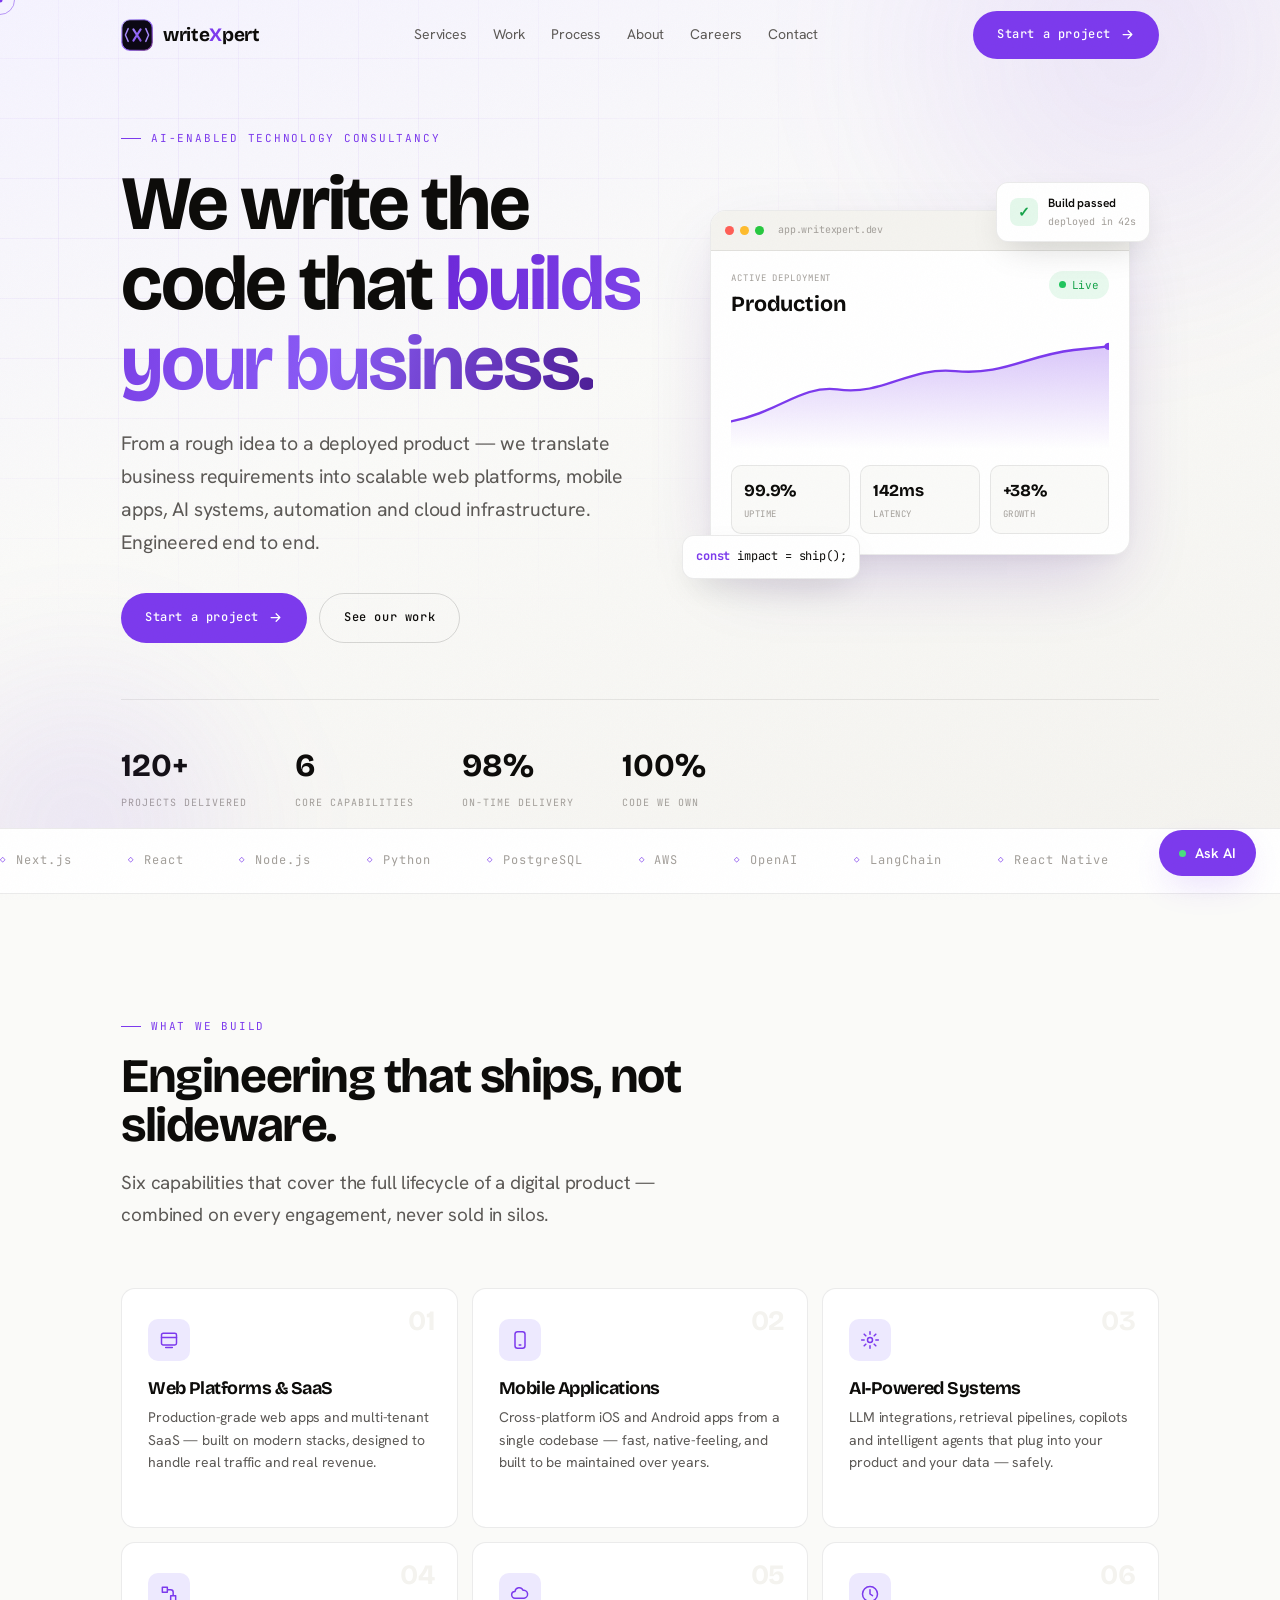
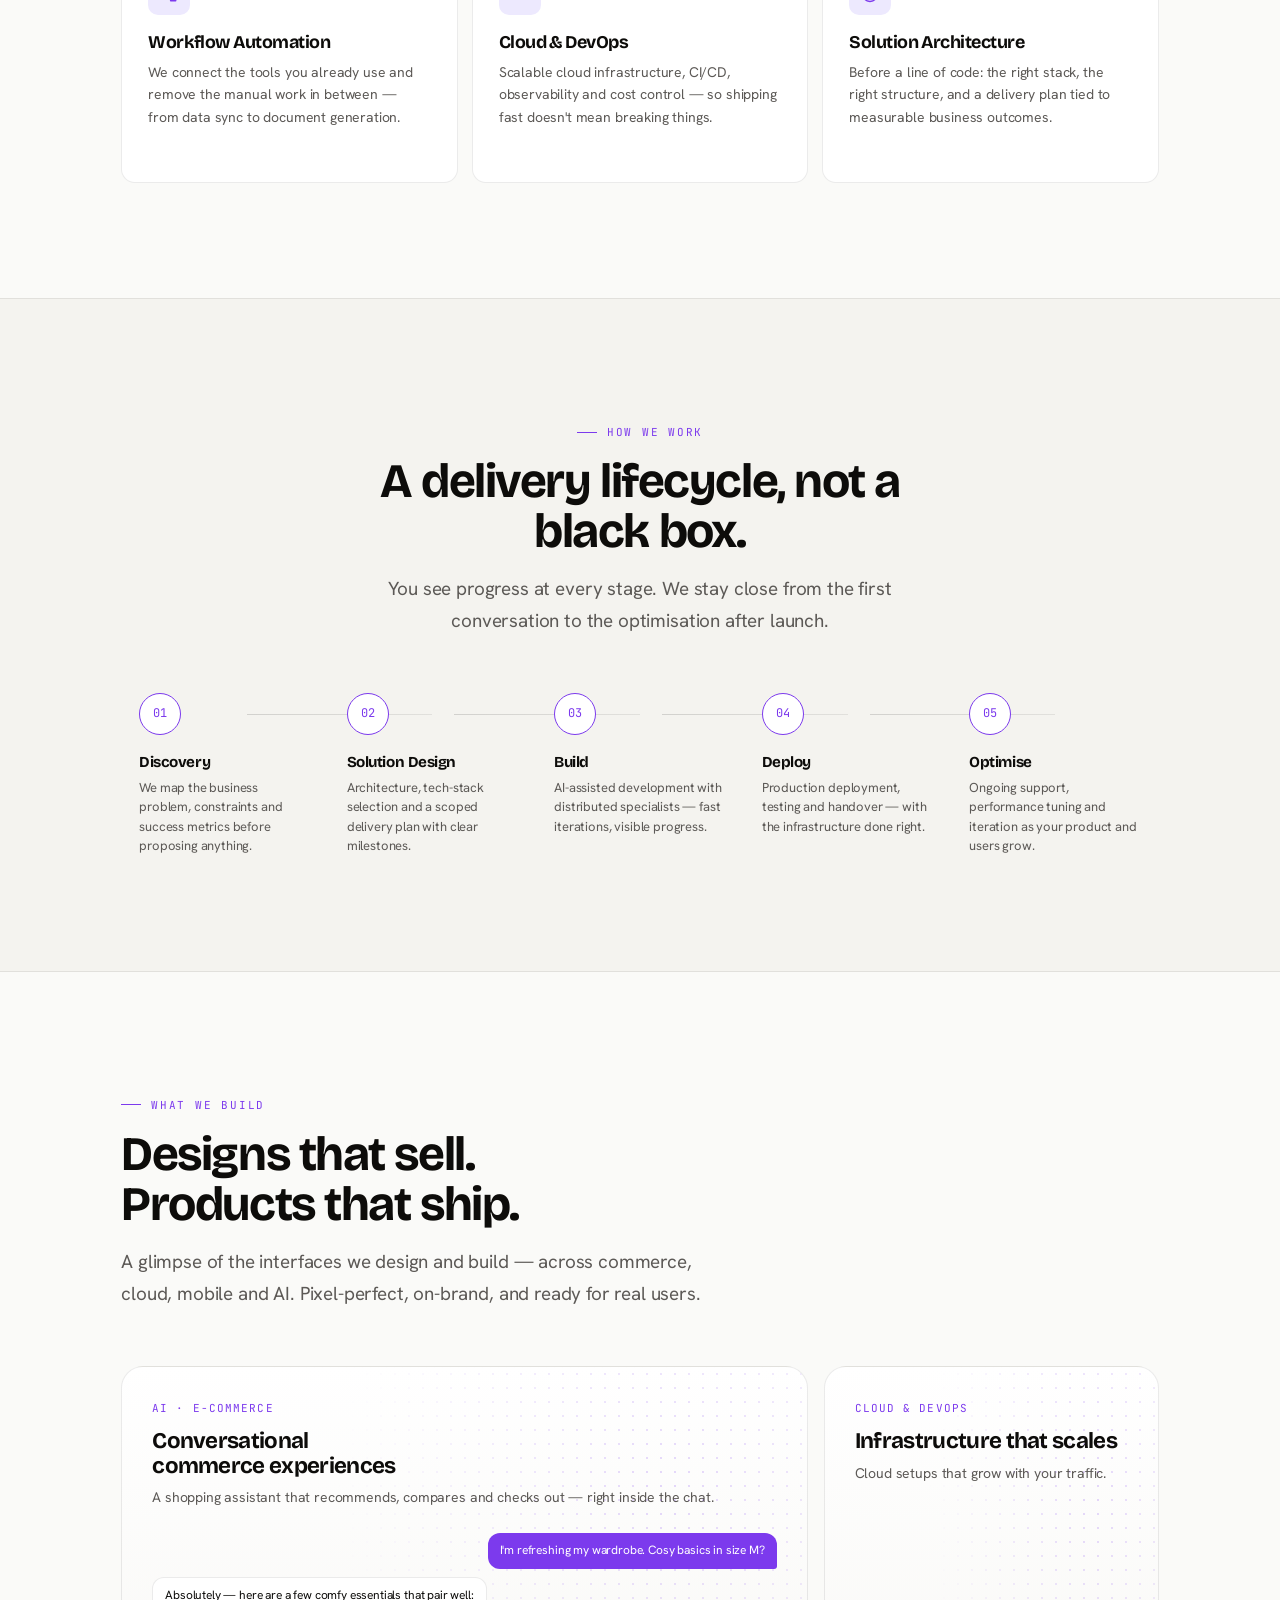
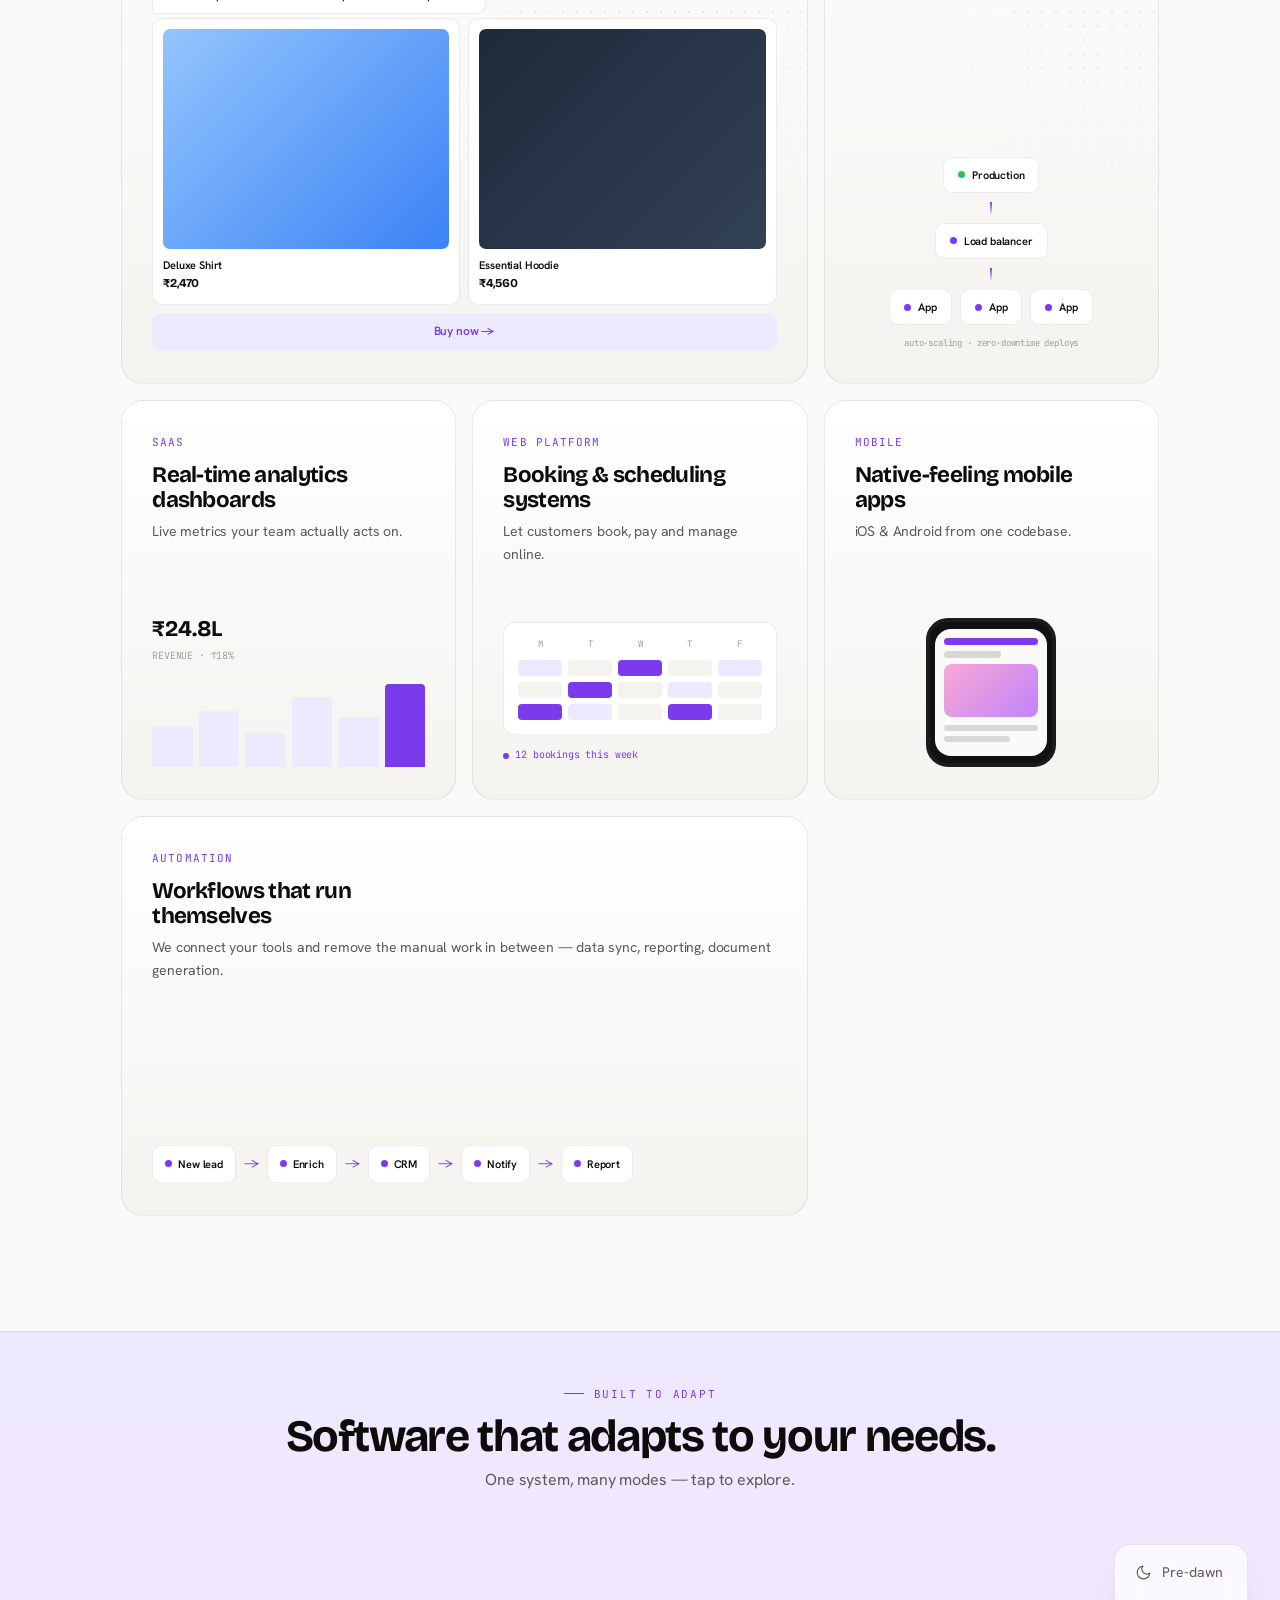
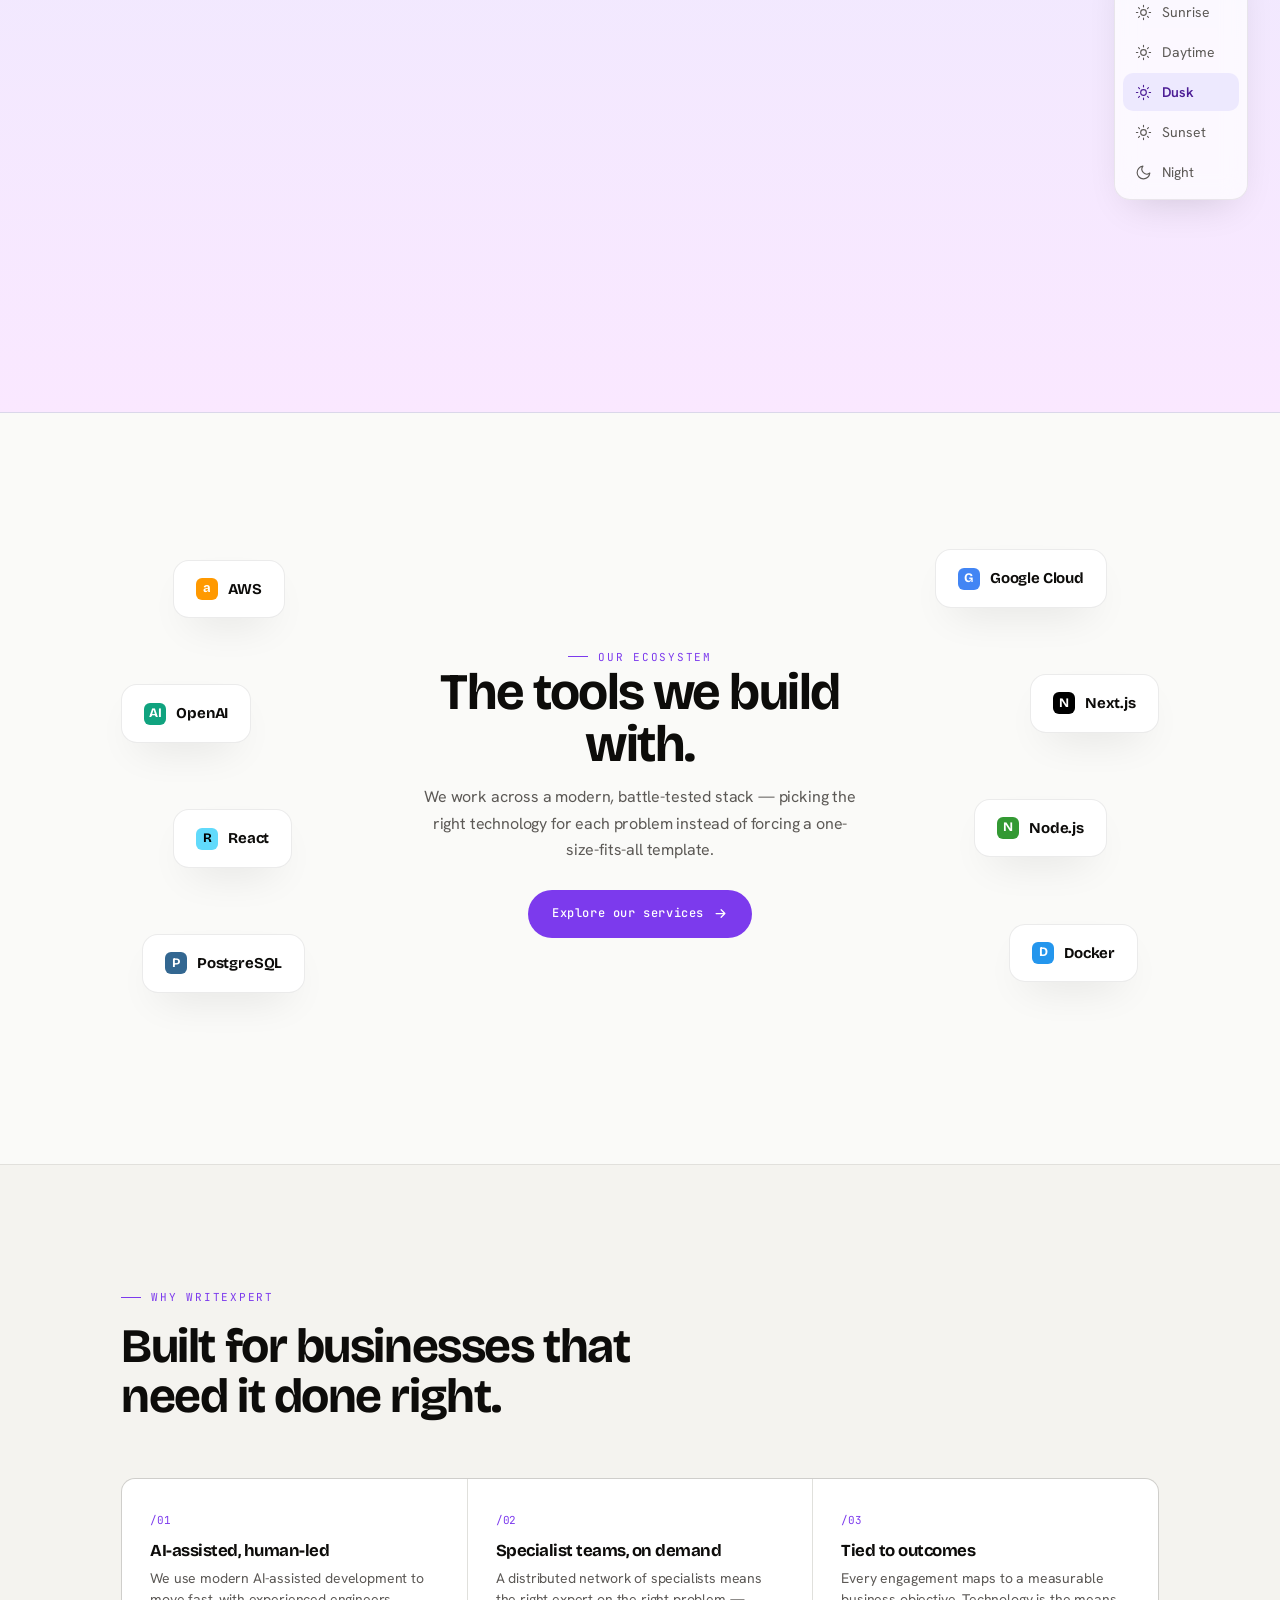
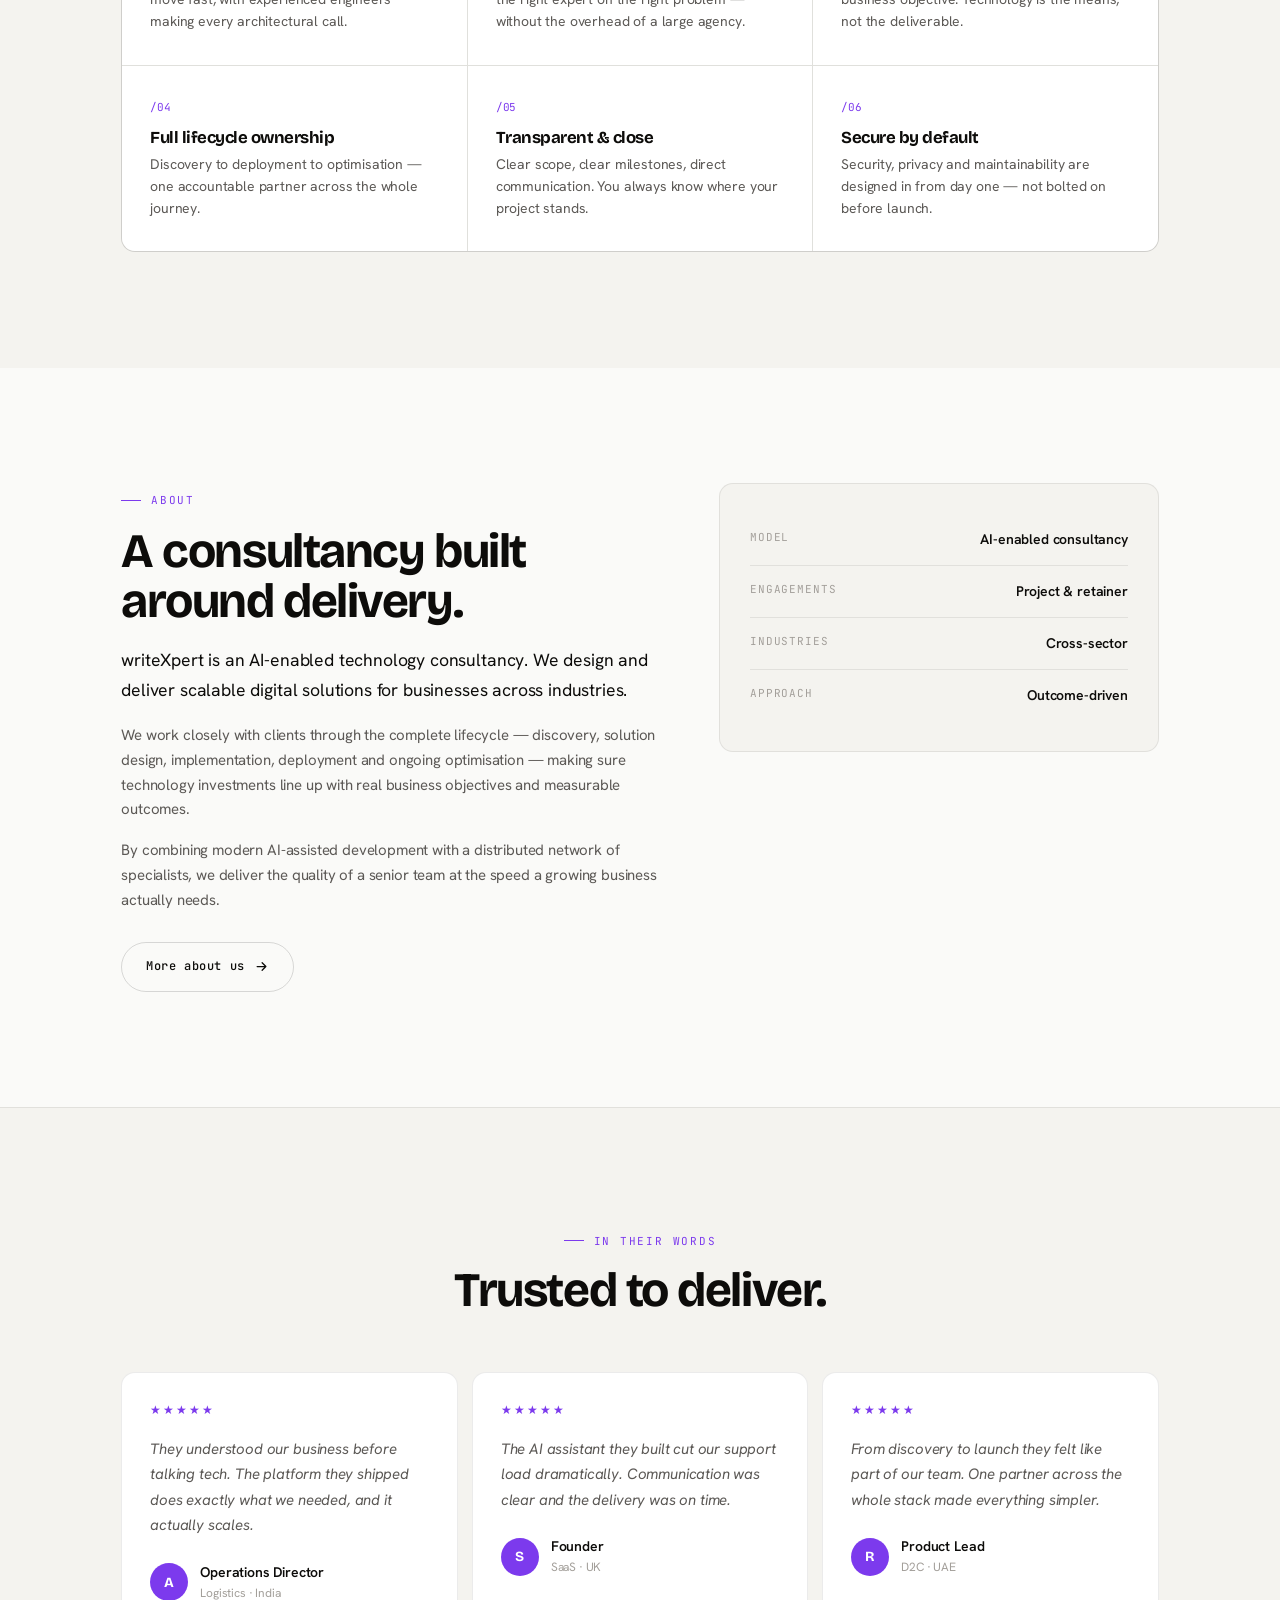
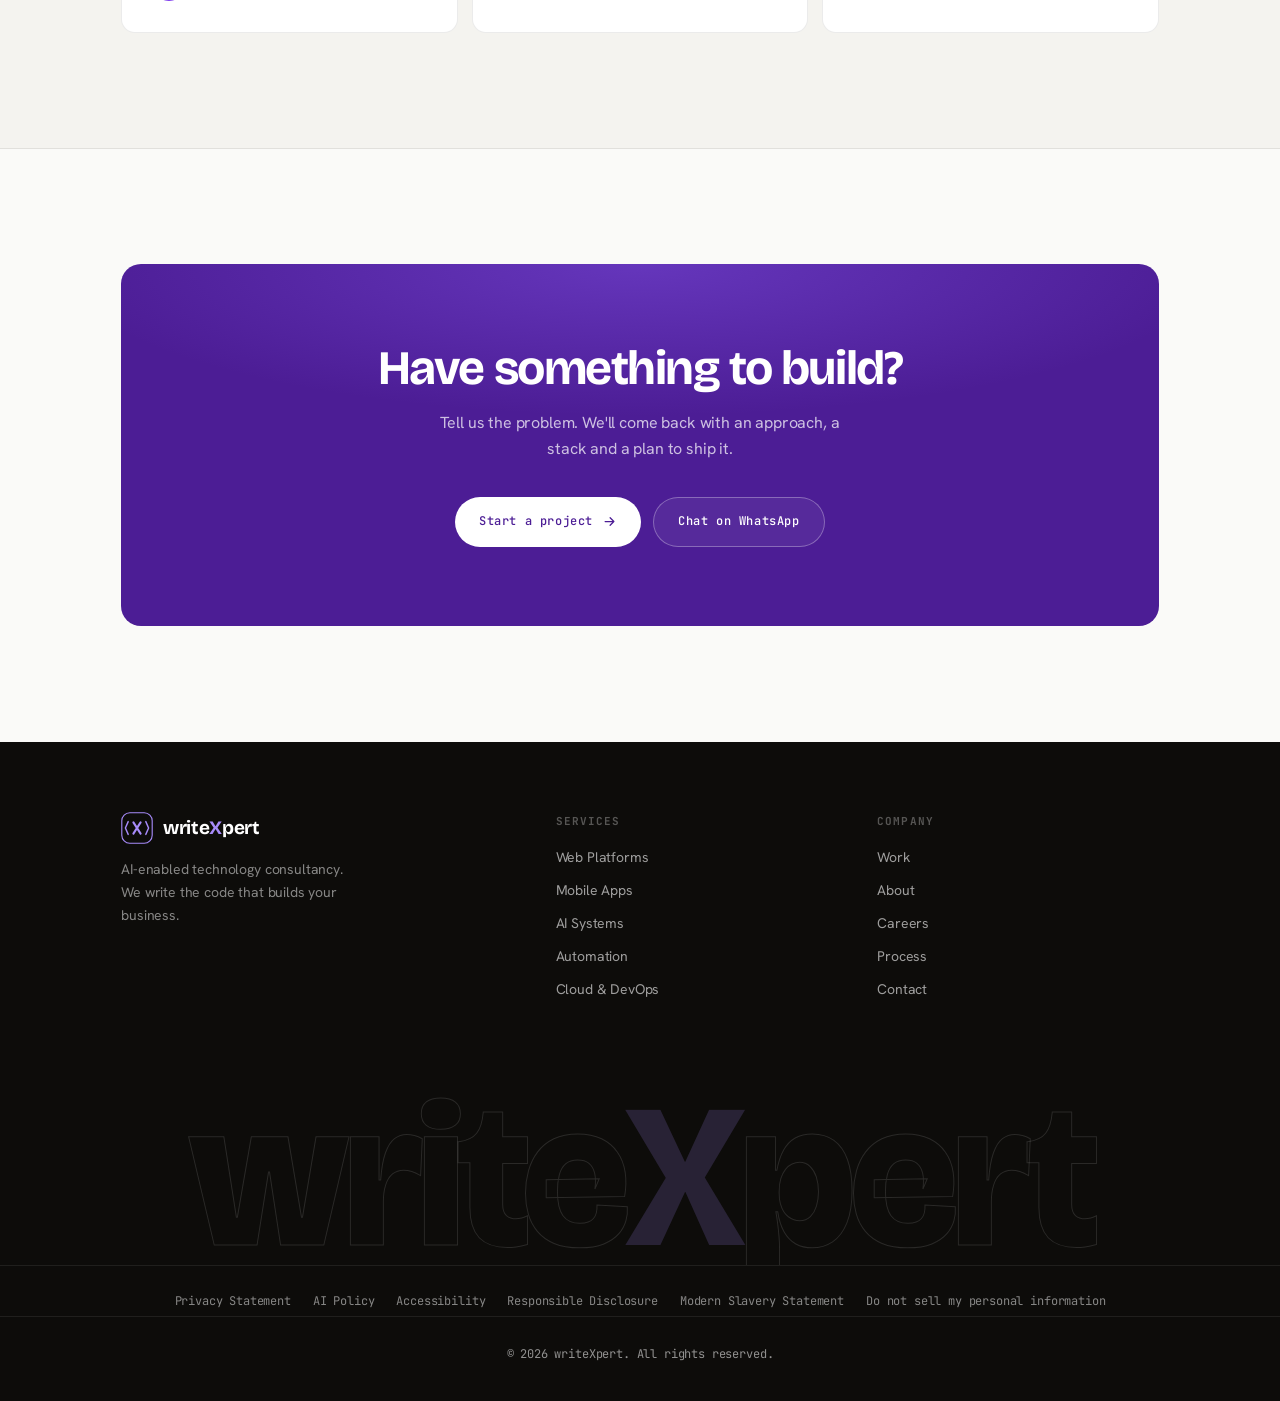
==== commit 7f0157f9: "v12: interactive ray-burst repel, overlap fixes, Xara AI, mosaic icons" ====
--- a/index.html
+++ b/index.html
@@ -912,6 +912,28 @@
 .footer-legal { display: flex; flex-wrap: wrap; gap: 8px 22px; justify-content: center; padding: 26px 0 4px; border-top: 1px solid rgba(255,255,255,0.08); }
 .footer-legal a { font-size: 12px; color: rgba(255,255,255,0.5); font-family: var(--mono); transition: color .2s; }
 .footer-legal a:hover { color: rgba(255,255,255,0.9); }
+
+/* ============================================================
+   v12 — overlap fixes, mosaic icons, AI=Xara
+   ============================================================ */
+.ray-wrap { min-height: 680px; }
+.ray-head { top: 44px; }
+
+/* ecosystem: hug edges, never overlap center */
+.eco-center { max-width: 440px; }
+.eco-logo.f1 { top: 6%;  left: 5%;  right: auto; bottom: auto; }
+.eco-logo.f2 { top: 4%;  right: 5%; left: auto;  bottom: auto; }
+.eco-logo.f3 { top: 30%; left: 0;   right: auto; bottom: auto; }
+.eco-logo.f4 { top: 28%; right: 0;  left: auto;  bottom: auto; }
+.eco-logo.f5 { top: 54%; left: 5%;  right: auto; bottom: auto; }
+.eco-logo.f6 { top: 52%; right: 5%; left: auto;  bottom: auto; }
+.eco-logo.f7 { top: 78%; left: 2%;  right: auto; bottom: auto; }
+.eco-logo.f8 { top: 76%; right: 2%; left: auto;  bottom: auto; }
+
+/* careers mosaic: icon top, label bottom */
+.mtile { flex-direction: column; align-items: flex-start; justify-content: space-between; }
+.mtile-ico { width: 30px; height: 30px; position: relative; z-index: 1; opacity: 0.95; }
+.mtile-ico svg { width: 100%; height: 100%; }
 
 </style>
 </head>
@@ -1406,7 +1428,6 @@
         <a href="/responsible-disclosure.html">Responsible Disclosure</a>
         <a href="/modern-slavery.html">Modern Slavery Statement</a>
         <a href="/do-not-sell.html">Do not sell my personal information</a>
-        <a href="/sitemap.xml">Sitemap</a>
       </div>
       <div class="footer-bottom">
         <span>© 2026 writeXpert. All rights reserved.</span>
@@ -1418,8 +1439,8 @@
   <button class="ai-fab" id="ai-fab"><span class="ai-dot"></span>Ask AI</button>
   <div class="ai-panel" id="ai-panel">
     <div class="ai-top">
-      <div class="ai-avatar">W</div>
-      <div><h4>writeXpert AI</h4><p>Powered by Llama</p></div>
+      <div class="ai-avatar">X</div>
+      <div><h4>Xara</h4><p>writeXpert AI &middot; Llama</p></div>
       <button class="ai-close" id="ai-close" aria-label="Close">&times;</button>
     </div>
     <div class="ai-msgs" id="ai-msgs"></div>
@@ -1610,14 +1631,17 @@
     });
   }
 
-  /* ---- interactive ray-burst ---- */
+  /* ---- interactive ray-burst (cursor-repel) ---- */
   (function () {
     var canvas = document.getElementById('ray-canvas');
     if (!canvas) return;
     var ctx = canvas.getContext('2d');
     var section = document.querySelector('.ray-section');
     var dpr = Math.min(window.devicePixelRatio || 1, 2);
-    var rays = [];
+    var W = 0, H = 0, ox = 0, oy = 0;
+    var rays = [], SEG = 6;
+    var mouse = { x: -9999, y: -9999, active: false };
+    var running = false, rafId = null;
     var themes = {
       'pre-dawn': { bg: 'linear-gradient(180deg,#1e1b4b,#312e81)', dark: true, colors: ['#818cf8', '#a5b4fc', '#6366f1'], dot: '#c7d2fe' },
       'sunrise':  { bg: 'linear-gradient(180deg,#fef3c7,#fbcfe8)', dark: false, colors: ['#fb923c', '#f472b6', '#fbbf24'], dot: '#f59e0b' },
@@ -1627,45 +1651,70 @@
       'night':    { bg: 'linear-gradient(180deg,#0f172a,#1e1b4b)', dark: true, colors: ['#6366f1', '#475569', '#818cf8'], dot: '#a5b4fc' }
     };
     var current = 'dusk';
-    function genRays() {
+    function build() {
       rays = [];
-      var N = 150, startA = Math.PI * 200 / 180, endA = Math.PI * 340 / 180;
+      var N = 130, startA = Math.PI * 200 / 180, endA = Math.PI * 340 / 180, maxLen = H * 0.62;
       for (var i = 0; i < N; i++) {
-        var t = i / (N - 1);
-        rays.push({ ang: startA + t * (endA - startA), len: 0.5 + Math.random() * 0.5, dots: 1 + Math.floor(Math.random() * 3), jitter: Math.random() });
+        var t = i / (N - 1), ang = startA + t * (endA - startA), len = maxLen * (0.45 + Math.random() * 0.55), pts = [];
+        for (var s = 0; s <= SEG; s++) {
+          var f = s / SEG, hx = ox + Math.cos(ang) * len * f, hy = oy + Math.sin(ang) * len * f;
+          pts.push({ hx: hx, hy: hy, x: hx, y: hy });
+        }
+        rays.push({ pts: pts, jitter: Math.random() });
       }
     }
-    function draw() {
-      var th = themes[current], W = canvas.width, H = canvas.height;
+    function resize() {
+      var r = canvas.getBoundingClientRect();
+      W = canvas.width = Math.max(1, r.width * dpr); H = canvas.height = Math.max(1, r.height * dpr);
+      ox = W * 0.5; oy = H * 0.99; build();
+    }
+    function frame() {
+      var th = themes[current], R = 95 * dpr, RR = R * R;
       ctx.clearRect(0, 0, W, H);
-      var ox = W * 0.5, oy = H * 0.99, maxLen = H * 0.95;
       for (var i = 0; i < rays.length; i++) {
         var ray = rays[i], col = th.colors[i % th.colors.length];
-        var ex = ox + Math.cos(ray.ang) * maxLen * ray.len, ey = oy + Math.sin(ray.ang) * maxLen * ray.len;
-        ctx.beginPath(); ctx.moveTo(ox, oy); ctx.lineTo(ex, ey);
+        for (var s = 1; s < ray.pts.length; s++) {
+          var p = ray.pts[s];
+          if (mouse.active) {
+            var dx = p.x - mouse.x, dy = p.y - mouse.y, d2 = dx * dx + dy * dy;
+            if (d2 < RR && d2 > 0.01) {
+              var d = Math.sqrt(d2), force = (1 - d / R) * 30 * dpr * (s / SEG);
+              p.x += (dx / d) * force; p.y += (dy / d) * force;
+            }
+          }
+          p.x += (p.hx - p.x) * 0.12; p.y += (p.hy - p.y) * 0.12;
+        }
+        ctx.beginPath(); ctx.moveTo(ray.pts[0].x, ray.pts[0].y);
+        for (var s2 = 1; s2 < ray.pts.length; s2++) ctx.lineTo(ray.pts[s2].x, ray.pts[s2].y);
         ctx.strokeStyle = col; ctx.globalAlpha = 0.16 + ray.jitter * 0.22; ctx.lineWidth = dpr * 0.7; ctx.stroke();
-        ctx.globalAlpha = 0.6 + ray.jitter * 0.4; ctx.fillStyle = th.dot;
-        ctx.beginPath(); ctx.arc(ex, ey, dpr * 1.6, 0, Math.PI * 2); ctx.fill();
-        for (var d = 0; d < ray.dots; d++) {
-          var f = (d + 1) / (ray.dots + 1), mx = ox + (ex - ox) * f, my = oy + (ey - oy) * f;
-          ctx.globalAlpha = 0.35; ctx.beginPath(); ctx.arc(mx, my, dpr * 1.0, 0, Math.PI * 2); ctx.fill();
-        }
+        var tip = ray.pts[ray.pts.length - 1];
+        ctx.globalAlpha = 0.7 + ray.jitter * 0.3; ctx.fillStyle = th.dot;
+        ctx.beginPath(); ctx.arc(tip.x, tip.y, dpr * 1.8, 0, Math.PI * 2); ctx.fill();
+        ctx.globalAlpha = 0.4;
+        for (var s3 = 2; s3 < ray.pts.length - 1; s3 += 2) { var mp = ray.pts[s3]; ctx.beginPath(); ctx.arc(mp.x, mp.y, dpr * 1.1, 0, Math.PI * 2); ctx.fill(); }
       }
       ctx.globalAlpha = 1;
+      if (running) rafId = requestAnimationFrame(frame);
     }
-    function resize() { var r = canvas.getBoundingClientRect(); canvas.width = r.width * dpr; canvas.height = r.height * dpr; draw(); }
+    function start() { if (!running) { running = true; rafId = requestAnimationFrame(frame); } }
+    function stop() { running = false; if (rafId) cancelAnimationFrame(rafId); }
     function setMode(m) {
       current = m; var th = themes[m];
       section.style.background = th.bg;
       section.classList.toggle('dark', th.dark);
       document.querySelectorAll('.ray-mode').forEach(function (b) { b.classList.toggle('active', b.getAttribute('data-mode') === m); });
-      draw();
     }
-    genRays();
+    function onMove(e) { var r = canvas.getBoundingClientRect(); mouse.x = (e.clientX - r.left) * dpr; mouse.y = (e.clientY - r.top) * dpr; mouse.active = true; }
+    section.addEventListener('mousemove', onMove);
+    section.addEventListener('mouseleave', function () { mouse.active = false; mouse.x = mouse.y = -9999; });
+    section.addEventListener('touchmove', function (e) { var t = e.touches[0]; if (t) { var r = canvas.getBoundingClientRect(); mouse.x = (t.clientX - r.left) * dpr; mouse.y = (t.clientY - r.top) * dpr; mouse.active = true; } }, { passive: true });
     window.addEventListener('resize', resize);
     document.querySelectorAll('.ray-mode').forEach(function (b) { b.addEventListener('click', function () { setMode(b.getAttribute('data-mode')); }); });
-    setMode('dusk');
-    setTimeout(resize, 60);
+    resize(); setMode('dusk');
+    if ('IntersectionObserver' in window) {
+      new IntersectionObserver(function (en) { en.forEach(function (e) { e.isIntersecting ? start() : stop(); }); }, { threshold: 0.05 }).observe(section);
+    } else { start(); }
+    setTimeout(resize, 80);
   })();
 
   /* ---- AI chat widget (Groq/Llama via /api/chat) ---- */
@@ -1679,7 +1728,7 @@
     var history = [], greeted = false;
     function addMsg(text, who) { var d = document.createElement('div'); d.className = 'ai-msg ' + who; d.textContent = text; msgs.appendChild(d); msgs.scrollTop = msgs.scrollHeight; }
     function typing() { var d = document.createElement('div'); d.className = 'ai-typing'; d.innerHTML = '<span></span><span></span><span></span>'; msgs.appendChild(d); msgs.scrollTop = msgs.scrollHeight; return d; }
-    function open() { panel.classList.add('open'); if (!greeted) { addMsg("Hi! I'm writeXpert's assistant. Ask me about what we build, our process, or how to start a project.", 'bot'); greeted = true; } input.focus(); }
+    function open() { panel.classList.add('open'); if (!greeted) { addMsg("Hi, I'm Xara \u2014 writeXpert's AI assistant. Ask me about what we build, our process, or how to start a project.", 'bot'); greeted = true; } input.focus(); }
     function close() { panel.classList.remove('open'); }
     fab.addEventListener('click', function () { panel.classList.contains('open') ? close() : open(); });
     document.getElementById('ai-close').addEventListener('click', close);
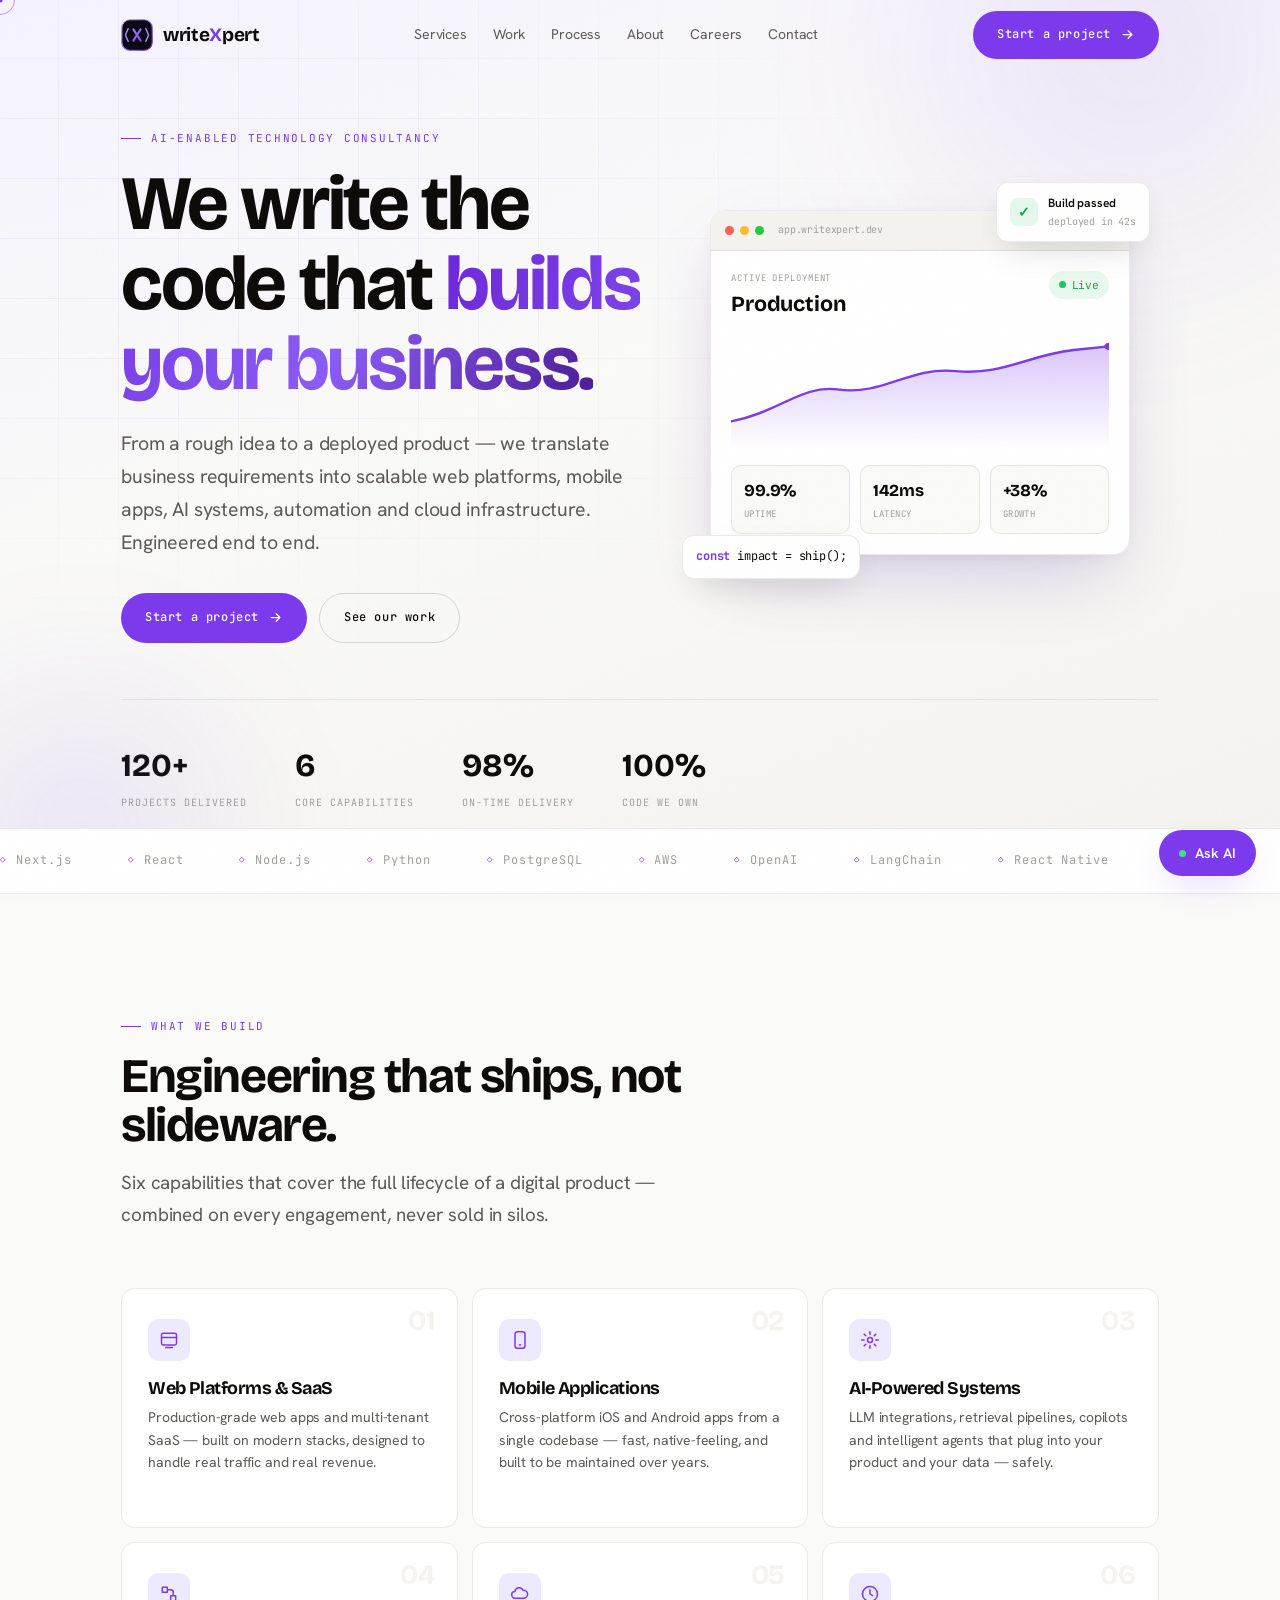
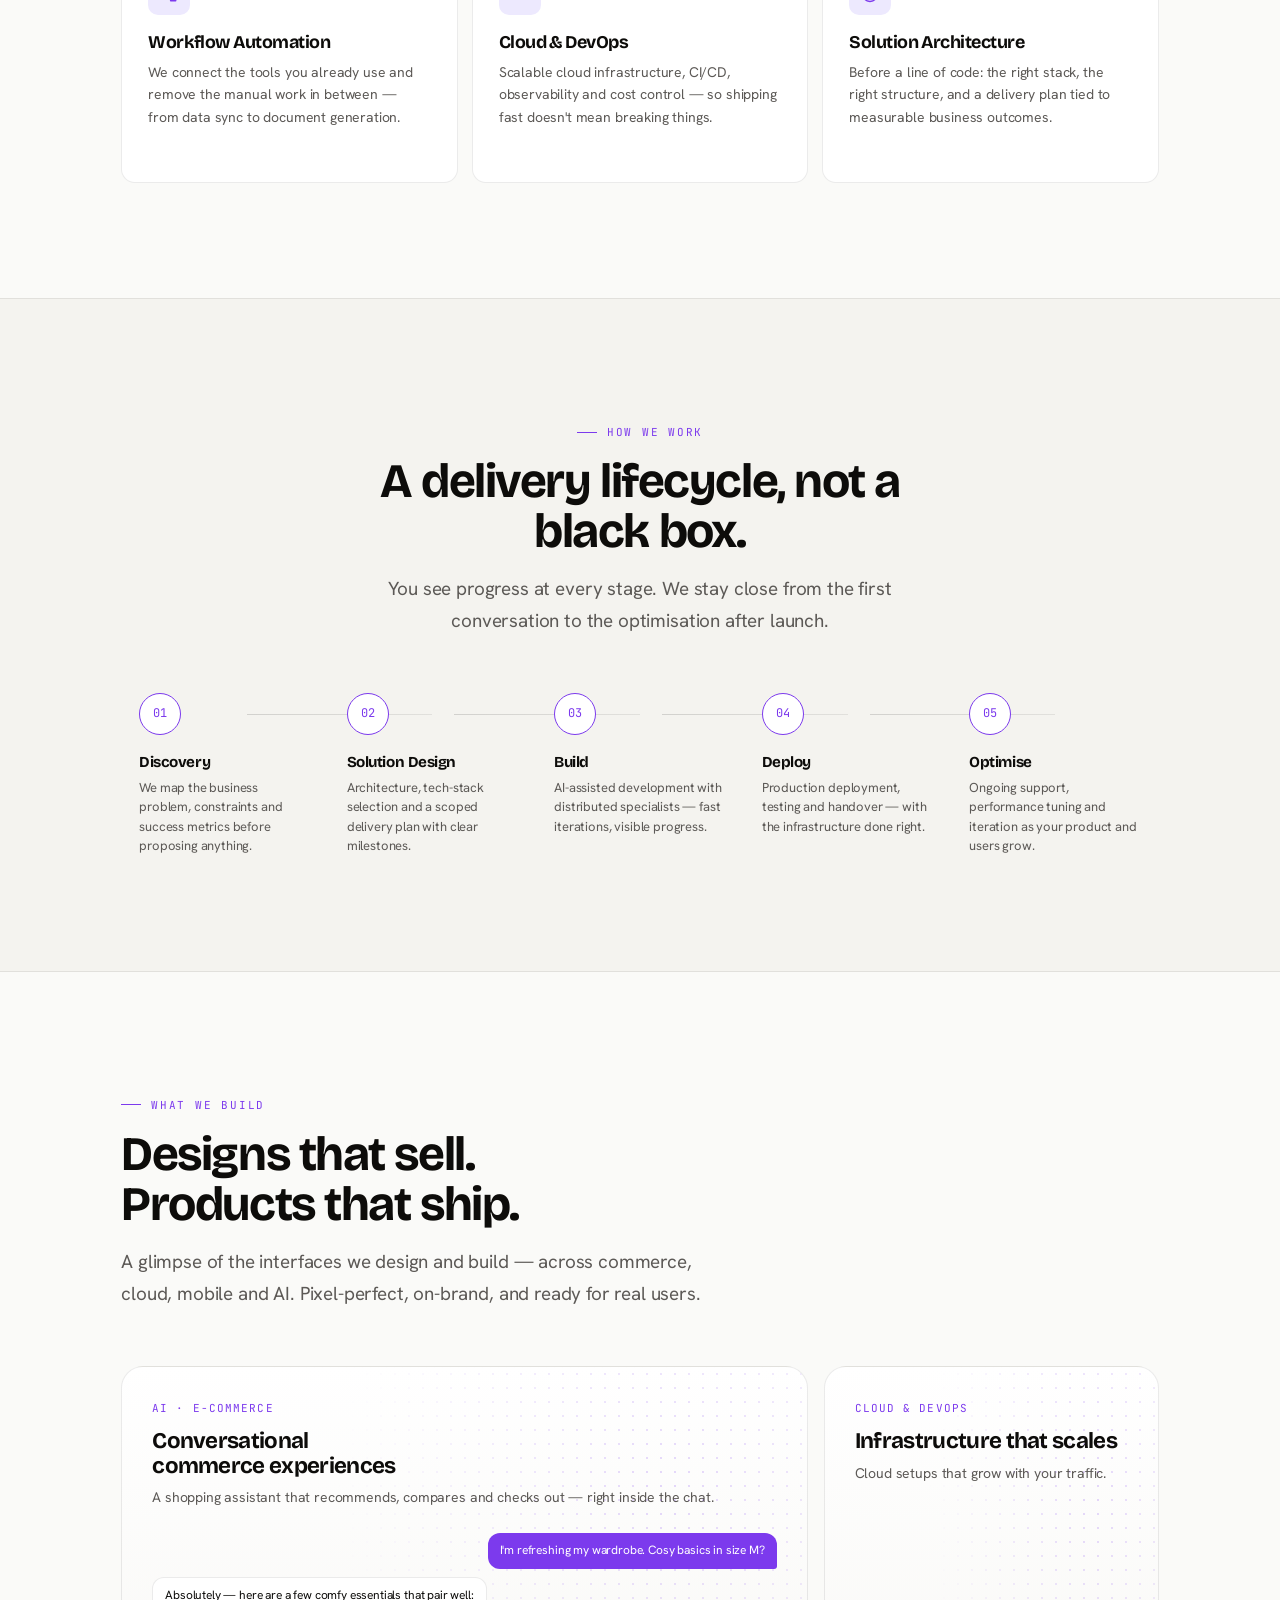
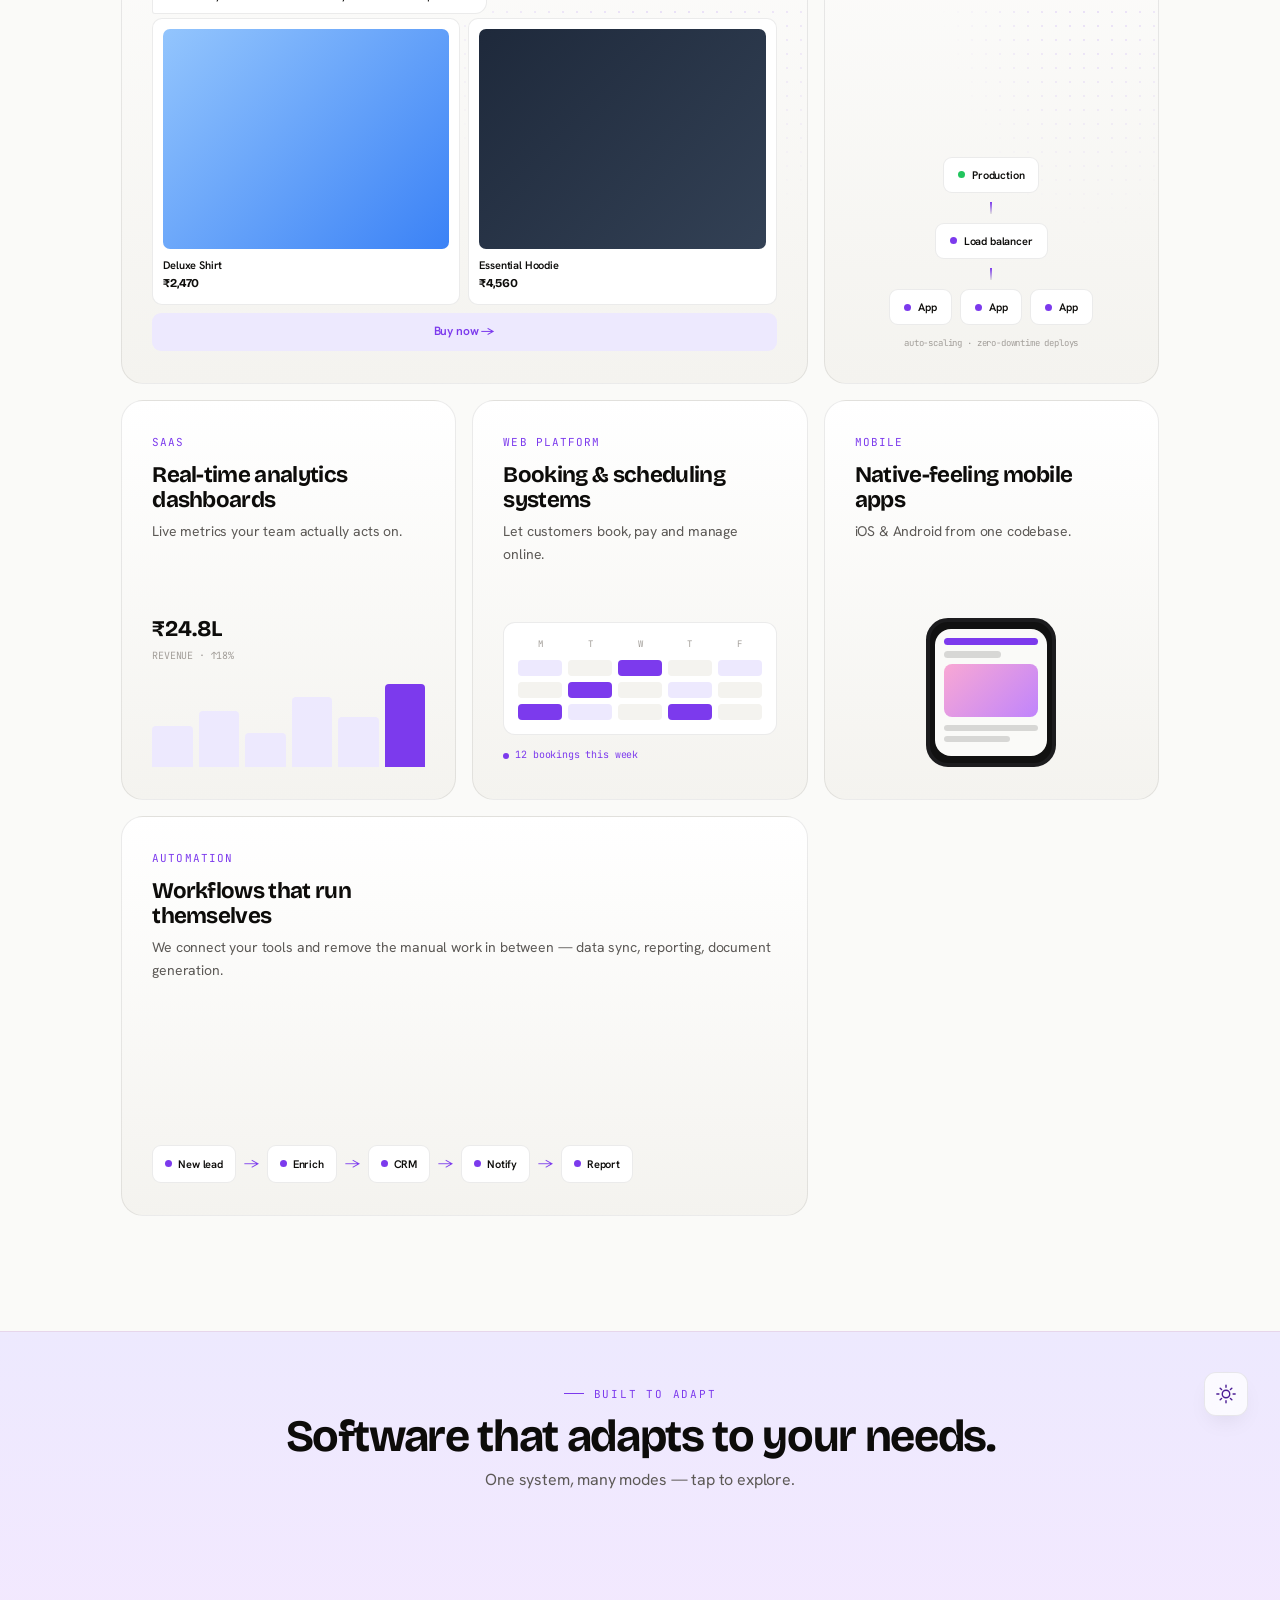
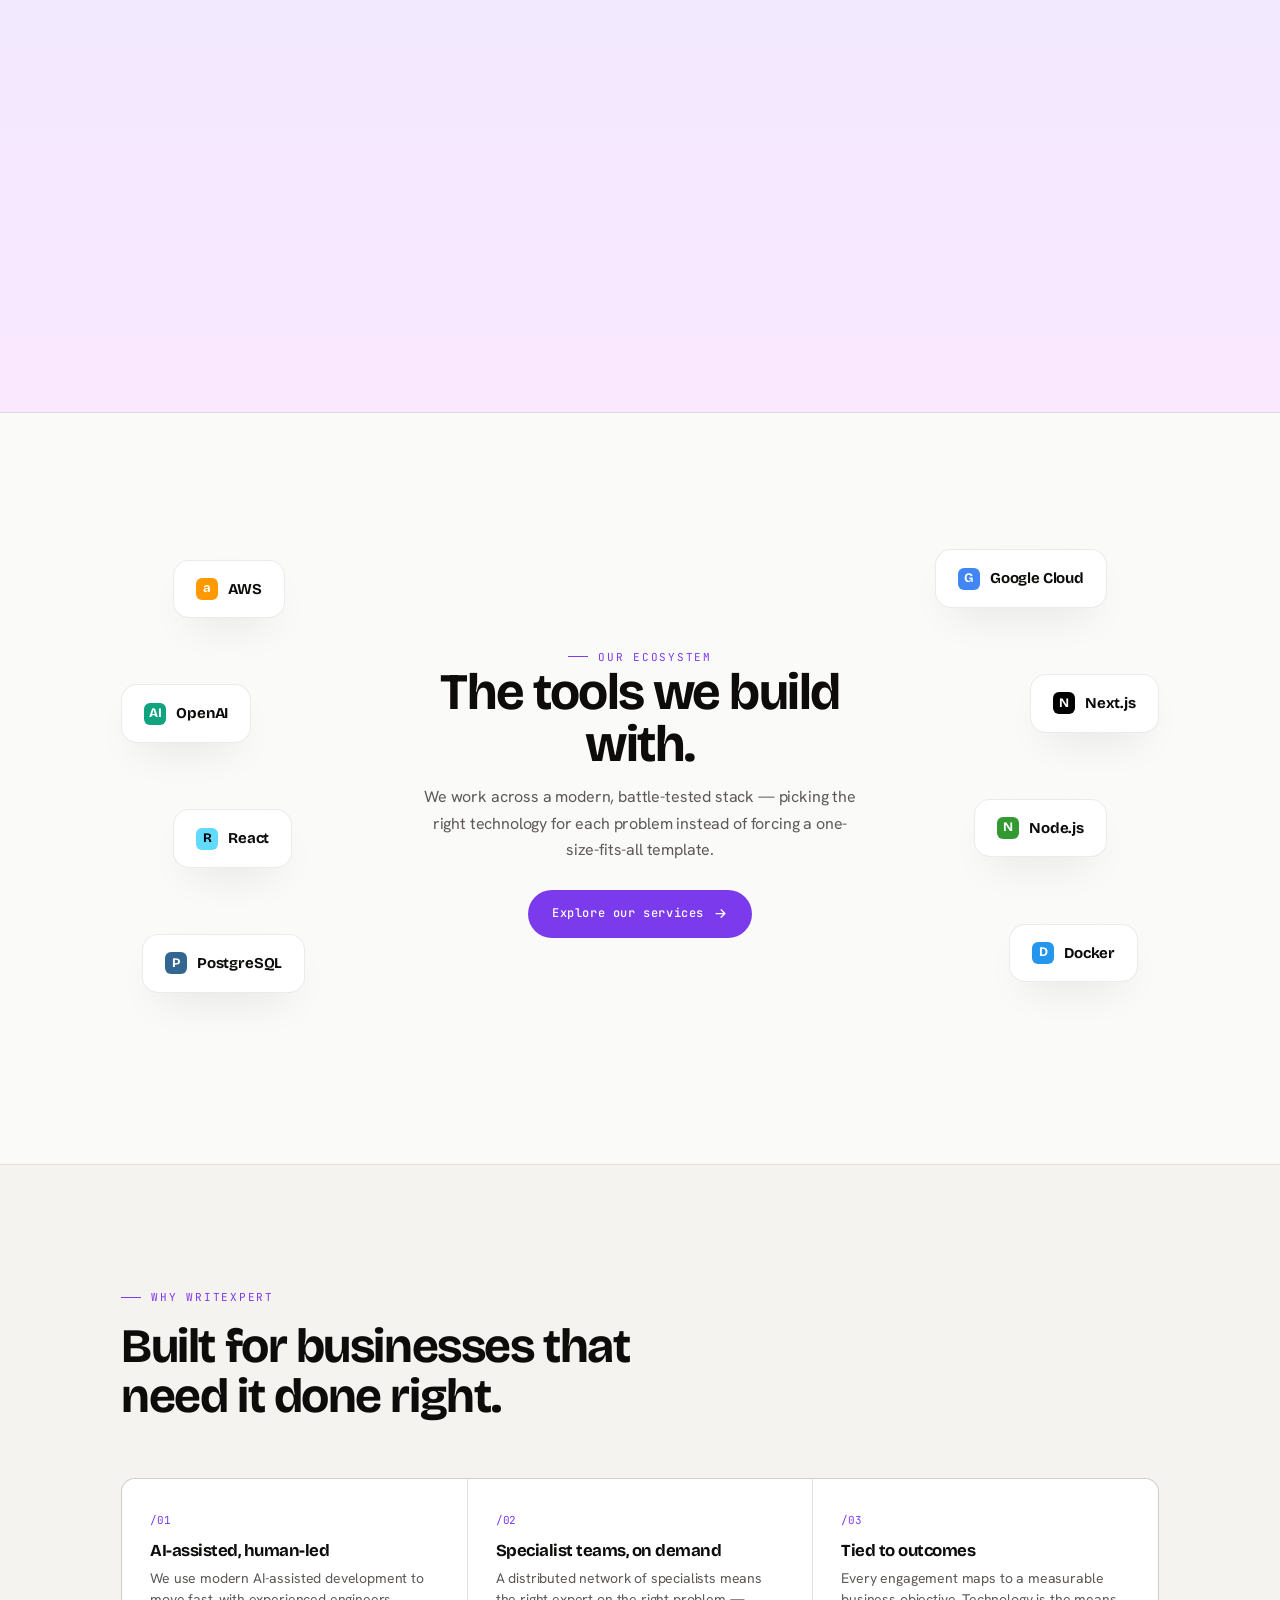
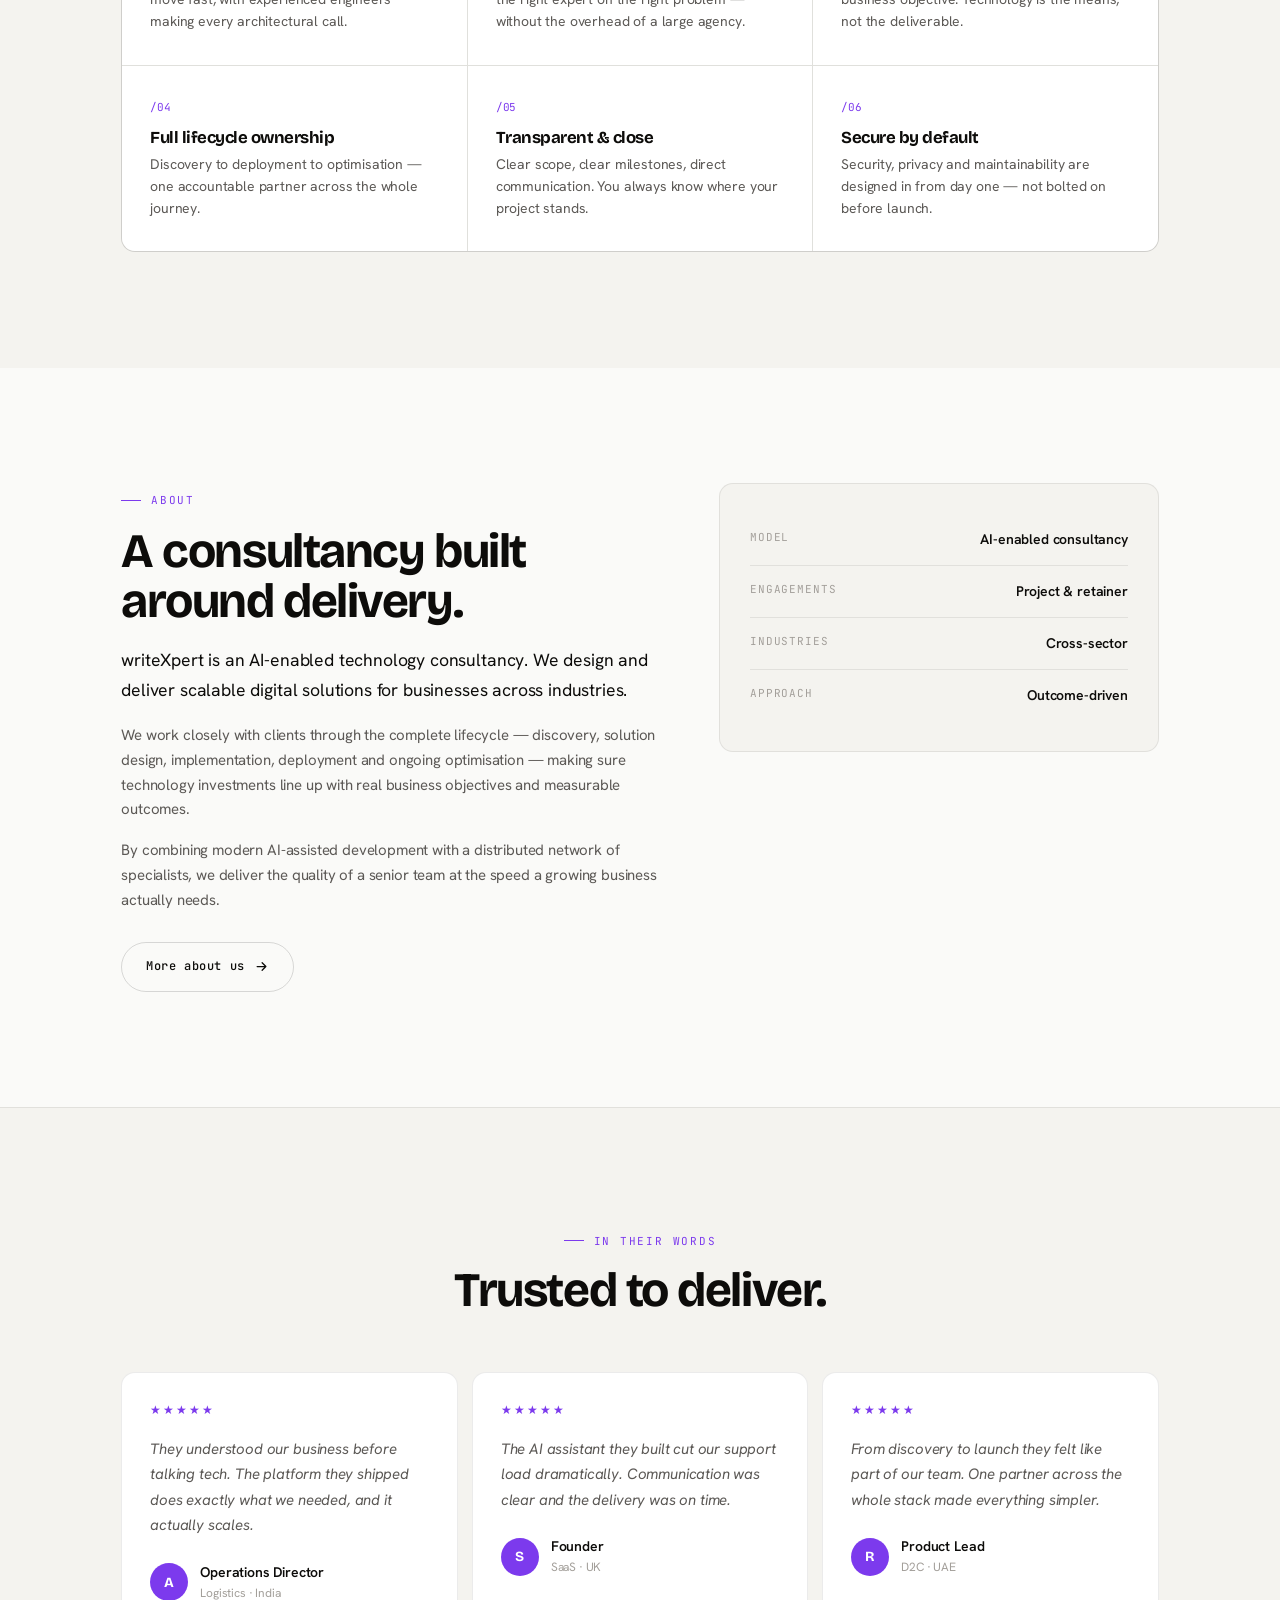
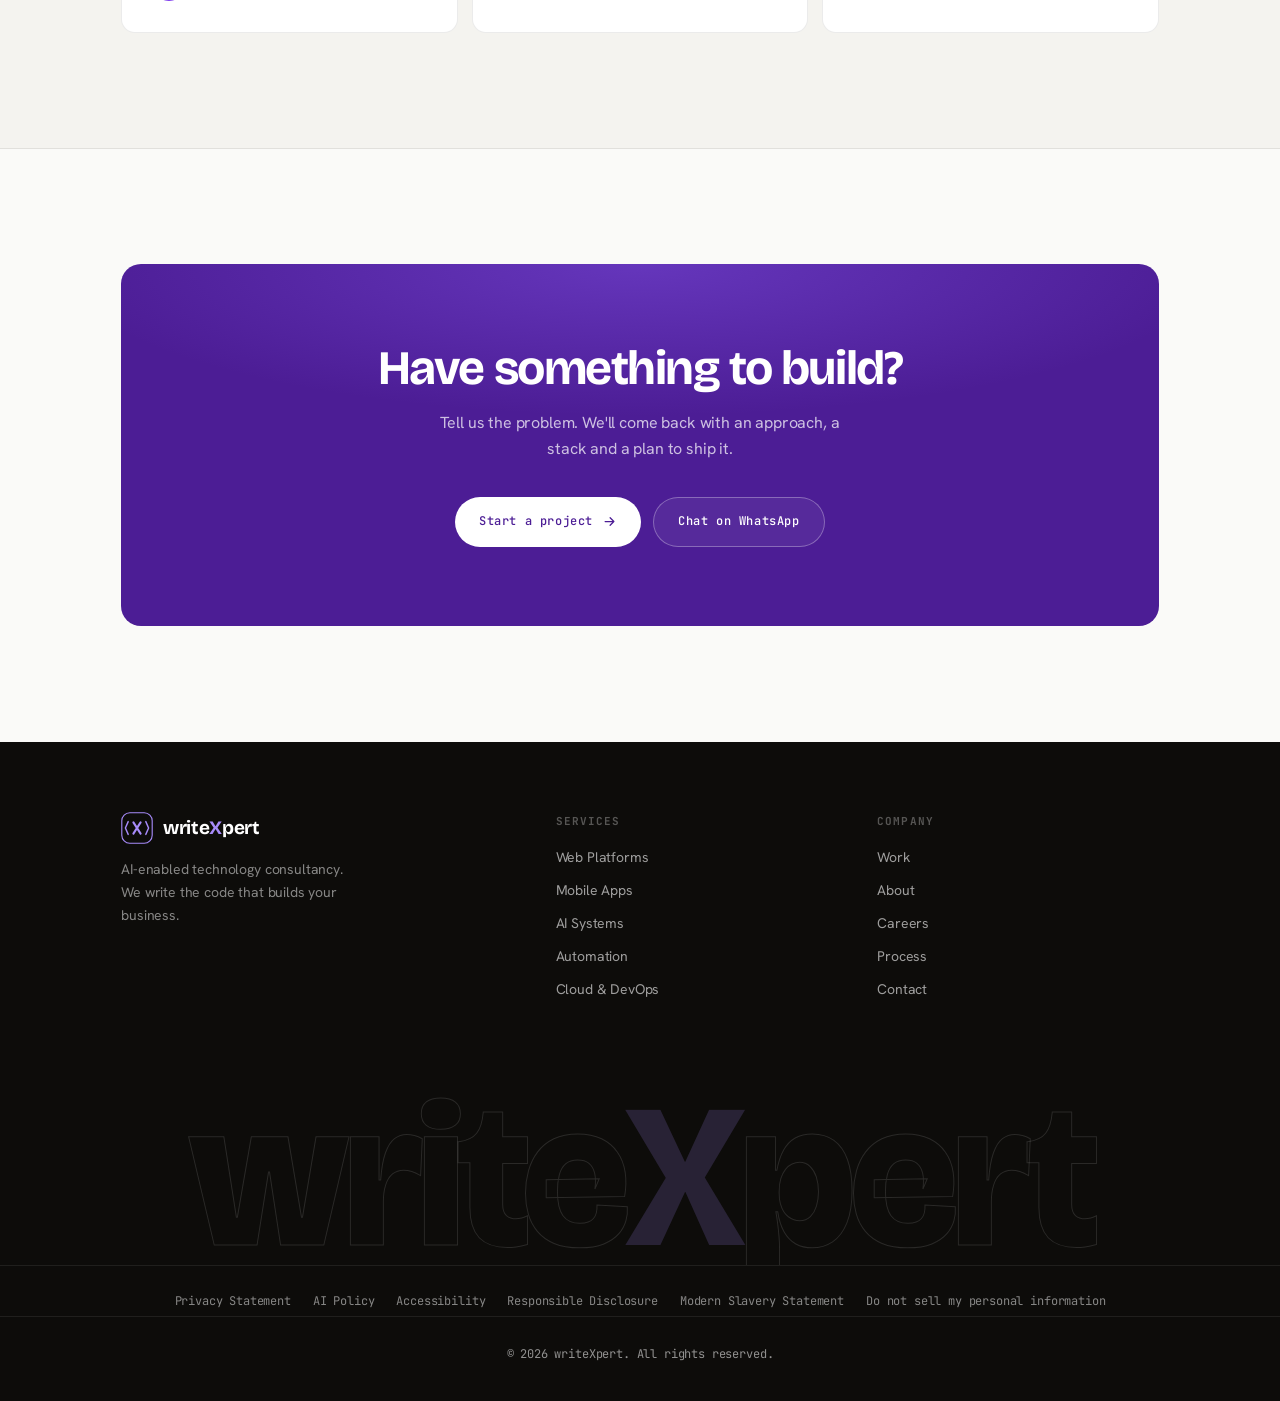
==== commit a8017fa5: "v13: Stripe-grade ray-burst (sun glow + emanation + modes toggle)" ====
--- a/index.html
+++ b/index.html
@@ -934,6 +934,27 @@
 .mtile { flex-direction: column; align-items: flex-start; justify-content: space-between; }
 .mtile-ico { width: 30px; height: 30px; position: relative; z-index: 1; opacity: 0.95; }
 .mtile-ico svg { width: 100%; height: 100%; }
+
+/* v13 — ray toggle + collapsible menu */
+.ray-toggle {
+  position: absolute; top: 40px; right: 32px; z-index: 5;
+  width: 44px; height: 44px; border-radius: 12px; cursor: pointer;
+  background: rgba(255,255,255,0.75); backdrop-filter: blur(12px);
+  border: 1px solid var(--line); color: var(--violet-deep);
+  display: grid; place-items: center; box-shadow: 0 10px 26px -12px rgba(0,0,0,0.18);
+  transition: transform .3s var(--ease), background .3s;
+}
+.ray-toggle svg { width: 20px; height: 20px; }
+.ray-toggle:hover { transform: rotate(35deg) scale(1.05); }
+.ray-section.dark .ray-toggle { background: rgba(20,18,30,0.6); border-color: rgba(255,255,255,0.14); color: #fff; }
+.ray-modes { top: 94px; bottom: auto; transform: none; display: none; }
+.ray-modes.open { display: flex; animation: aiUp .25s var(--ease); }
+.ray-section.dark .ray-modes { background: rgba(20,18,30,0.7); }
+@media (max-width: 760px) {
+  .ray-toggle { top: auto; bottom: 20px; right: 50%; transform: translateX(50%); }
+  .ray-modes { position: static; transform: none; margin: 60px auto 0; }
+  .ray-modes.open { display: flex; }
+}
 
 </style>
 </head>
@@ -1264,6 +1285,7 @@
         <h2>Software that adapts to your needs.</h2>
         <p>One system, many modes &mdash; tap to explore.</p>
       </div>
+      <button class="ray-toggle" id="ray-toggle" aria-label="Change time of day"><svg viewBox="0 0 24 24" fill="none" stroke="currentColor" stroke-width="1.7"><circle cx="12" cy="12" r="4.5"/><path d="M12 1.5v2.5M12 20v2.5M3.5 12H1M23 12h-2.5M5 5l1.7 1.7M17.3 17.3L19 19M5 19l1.7-1.7M17.3 6.7L19 5" stroke-linecap="round"/></svg></button>
       <div class="ray-modes">
         <button class="ray-mode" data-mode="pre-dawn"><svg viewBox="0 0 24 24" fill="none" stroke="currentColor" stroke-width="1.6"><path d="M21 12.8A9 9 0 1 1 11.2 3a7 7 0 0 0 9.8 9.8z" stroke-linejoin="round"/></svg>Pre-dawn</button>
         <button class="ray-mode" data-mode="sunrise"><svg viewBox="0 0 24 24" fill="none" stroke="currentColor" stroke-width="1.6"><circle cx="12" cy="12" r="4"/><path d="M12 2v2M12 20v2M4 12H2M22 12h-2M5 5l1.4 1.4M17.6 17.6L19 19M5 19l1.4-1.4M17.6 6.4L19 5" stroke-linecap="round"/></svg>Sunrise</button>
@@ -1631,75 +1653,89 @@
     });
   }
 
-  /* ---- interactive ray-burst (cursor-repel) ---- */
+  /* ---- ray-burst: emanating sun-rays (Stripe-grade) ---- */
   (function () {
     var canvas = document.getElementById('ray-canvas');
     if (!canvas) return;
     var ctx = canvas.getContext('2d');
     var section = document.querySelector('.ray-section');
     var dpr = Math.min(window.devicePixelRatio || 1, 2);
-    var W = 0, H = 0, ox = 0, oy = 0;
-    var rays = [], SEG = 6;
+    var W = 0, H = 0, ox = 0, oy = 0, maxLen = 0;
+    var rays = [];
     var mouse = { x: -9999, y: -9999, active: false };
     var running = false, rafId = null;
-    var themes = {
-      'pre-dawn': { bg: 'linear-gradient(180deg,#1e1b4b,#312e81)', dark: true, colors: ['#818cf8', '#a5b4fc', '#6366f1'], dot: '#c7d2fe' },
-      'sunrise':  { bg: 'linear-gradient(180deg,#fef3c7,#fbcfe8)', dark: false, colors: ['#fb923c', '#f472b6', '#fbbf24'], dot: '#f59e0b' },
-      'daytime':  { bg: 'linear-gradient(180deg,#dbeafe,#eff6ff)', dark: false, colors: ['#3b82f6', '#60a5fa', '#2563eb'], dot: '#1d4ed8' },
-      'dusk':     { bg: 'linear-gradient(180deg,#ede9fe,#fae8ff)', dark: false, colors: ['#7C3AED', '#a78bfa', '#c084fc'], dot: '#6d28d9' },
-      'sunset':   { bg: 'linear-gradient(180deg,#fed7aa,#fecaca)', dark: false, colors: ['#f97316', '#ef4444', '#fb7185'], dot: '#ea580c' },
-      'night':    { bg: 'linear-gradient(180deg,#0f172a,#1e1b4b)', dark: true, colors: ['#6366f1', '#475569', '#818cf8'], dot: '#a5b4fc' }
+    var P = {
+      'pre-dawn': { bg: 'linear-gradient(180deg,#1e1b4b,#312e81)', dark: true, base: '#6366f1', tip: '#a5b4fc', dot: '#c7d2fe', glow: 'rgba(129,140,248,0.30)' },
+      'sunrise':  { bg: 'linear-gradient(180deg,#fef3c7,#fbcfe8)', dark: false, base: '#f97316', tip: '#f472b6', dot: '#f59e0b', glow: 'rgba(251,191,36,0.50)' },
+      'daytime':  { bg: 'linear-gradient(180deg,#dbeafe,#eff6ff)', dark: false, base: '#2563eb', tip: '#60a5fa', dot: '#1d4ed8', glow: 'rgba(251,191,36,0.45)' },
+      'dusk':     { bg: 'linear-gradient(180deg,#ede9fe,#fae8ff)', dark: false, base: '#6d28d9', tip: '#c084fc', dot: '#7C3AED', glow: 'rgba(244,114,182,0.40)' },
+      'sunset':   { bg: 'linear-gradient(180deg,#fed7aa,#fecaca)', dark: false, base: '#7c3aed', tip: '#fb7185', dot: '#ef4444', glow: 'rgba(249,115,22,0.48)' },
+      'night':    { bg: 'linear-gradient(180deg,#0f172a,#1e1b4b)', dark: true, base: '#475569', tip: '#818cf8', dot: '#a5b4fc', glow: 'rgba(99,102,241,0.30)' }
     };
     var current = 'dusk';
     function build() {
       rays = [];
-      var N = 130, startA = Math.PI * 200 / 180, endA = Math.PI * 340 / 180, maxLen = H * 0.62;
+      var N = 184, startA = Math.PI * 183 / 180, endA = Math.PI * 357 / 180;
       for (var i = 0; i < N; i++) {
-        var t = i / (N - 1), ang = startA + t * (endA - startA), len = maxLen * (0.45 + Math.random() * 0.55), pts = [];
-        for (var s = 0; s <= SEG; s++) {
-          var f = s / SEG, hx = ox + Math.cos(ang) * len * f, hy = oy + Math.sin(ang) * len * f;
-          pts.push({ hx: hx, hy: hy, x: hx, y: hy });
-        }
-        rays.push({ pts: pts, jitter: Math.random() });
+        var t = i / (N - 1);
+        var ang = startA + t * (endA - startA) + (Math.random() - 0.5) * 0.012;
+        var len = maxLen * (0.5 + Math.random() * 0.5);
+        var dots = [];
+        var nd = 1 + Math.floor(Math.random() * 2);
+        for (var d = 0; d < nd; d++) dots.push({ p: Math.random(), spd: 0.0016 + Math.random() * 0.0026, ox: 0, oy: 0 });
+        rays.push({ a: ang, len: len, ca: Math.cos(ang), sa: Math.sin(ang), jitter: Math.random(), dots: dots });
       }
     }
     function resize() {
       var r = canvas.getBoundingClientRect();
       W = canvas.width = Math.max(1, r.width * dpr); H = canvas.height = Math.max(1, r.height * dpr);
-      ox = W * 0.5; oy = H * 0.99; build();
+      ox = W * 0.5; oy = H * 0.985; maxLen = H * 0.66; build();
     }
     function frame() {
-      var th = themes[current], R = 95 * dpr, RR = R * R;
+      var th = P[current];
       ctx.clearRect(0, 0, W, H);
+      // sun glow
+      var gR = maxLen * 0.9;
+      var g = ctx.createRadialGradient(ox, oy, 0, ox, oy, gR);
+      g.addColorStop(0, th.glow); g.addColorStop(0.5, th.glow.replace(/0?\.\d+\)$/, '0.12)')); g.addColorStop(1, 'rgba(255,255,255,0)');
+      ctx.fillStyle = g; ctx.beginPath(); ctx.arc(ox, oy, gR, Math.PI, 0); ctx.fill();
+      var R = 80 * dpr, RR = R * R;
       for (var i = 0; i < rays.length; i++) {
-        var ray = rays[i], col = th.colors[i % th.colors.length];
-        for (var s = 1; s < ray.pts.length; s++) {
-          var p = ray.pts[s];
+        var ray = rays[i];
+        var tx = ox + ray.ca * ray.len, ty = oy + ray.sa * ray.len;
+        // gradient line
+        var lg = ctx.createLinearGradient(ox, oy, tx, ty);
+        lg.addColorStop(0, th.base); lg.addColorStop(1, th.tip);
+        ctx.strokeStyle = lg; ctx.globalAlpha = 0.10 + ray.jitter * 0.16; ctx.lineWidth = dpr * 0.6;
+        ctx.beginPath(); ctx.moveTo(ox, oy); ctx.lineTo(tx, ty); ctx.stroke();
+        // traveling dots
+        for (var d = 0; d < ray.dots.length; d++) {
+          var dot = ray.dots[d];
+          dot.p += dot.spd; if (dot.p > 1) dot.p -= 1;
+          var px = ox + ray.ca * ray.len * dot.p, py = oy + ray.sa * ray.len * dot.p;
           if (mouse.active) {
-            var dx = p.x - mouse.x, dy = p.y - mouse.y, d2 = dx * dx + dy * dy;
-            if (d2 < RR && d2 > 0.01) {
-              var d = Math.sqrt(d2), force = (1 - d / R) * 30 * dpr * (s / SEG);
-              p.x += (dx / d) * force; p.y += (dy / d) * force;
-            }
+            var dx = px - mouse.x, dy = py - mouse.y, d2 = dx * dx + dy * dy;
+            if (d2 < RR && d2 > 0.01) { var dd = Math.sqrt(d2), f = (1 - dd / R) * 24 * dpr; px += (dx / dd) * f; py += (dy / dd) * f; }
           }
-          p.x += (p.hx - p.x) * 0.12; p.y += (p.hy - p.y) * 0.12;
+          var fade = Math.sin(dot.p * Math.PI);
+          ctx.globalAlpha = fade * (0.5 + ray.jitter * 0.5);
+          ctx.fillStyle = th.dot;
+          ctx.beginPath(); ctx.arc(px, py, dpr * (1.0 + fade * 0.9), 0, Math.PI * 2); ctx.fill();
         }
-        ctx.beginPath(); ctx.moveTo(ray.pts[0].x, ray.pts[0].y);
-        for (var s2 = 1; s2 < ray.pts.length; s2++) ctx.lineTo(ray.pts[s2].x, ray.pts[s2].y);
-        ctx.strokeStyle = col; ctx.globalAlpha = 0.16 + ray.jitter * 0.22; ctx.lineWidth = dpr * 0.7; ctx.stroke();
-        var tip = ray.pts[ray.pts.length - 1];
-        ctx.globalAlpha = 0.7 + ray.jitter * 0.3; ctx.fillStyle = th.dot;
-        ctx.beginPath(); ctx.arc(tip.x, tip.y, dpr * 1.8, 0, Math.PI * 2); ctx.fill();
-        ctx.globalAlpha = 0.4;
-        for (var s3 = 2; s3 < ray.pts.length - 1; s3 += 2) { var mp = ray.pts[s3]; ctx.beginPath(); ctx.arc(mp.x, mp.y, dpr * 1.1, 0, Math.PI * 2); ctx.fill(); }
       }
+      // bright sun core
+      ctx.globalAlpha = 1;
+      var core = ctx.createRadialGradient(ox, oy, 0, ox, oy, maxLen * 0.18);
+      core.addColorStop(0, th.dark ? 'rgba(199,210,254,0.5)' : 'rgba(255,255,255,0.85)');
+      core.addColorStop(1, 'rgba(255,255,255,0)');
+      ctx.fillStyle = core; ctx.beginPath(); ctx.arc(ox, oy, maxLen * 0.18, Math.PI, 0); ctx.fill();
       ctx.globalAlpha = 1;
       if (running) rafId = requestAnimationFrame(frame);
     }
     function start() { if (!running) { running = true; rafId = requestAnimationFrame(frame); } }
     function stop() { running = false; if (rafId) cancelAnimationFrame(rafId); }
     function setMode(m) {
-      current = m; var th = themes[m];
+      current = m; var th = P[m];
       section.style.background = th.bg;
       section.classList.toggle('dark', th.dark);
       document.querySelectorAll('.ray-mode').forEach(function (b) { b.classList.toggle('active', b.getAttribute('data-mode') === m); });
@@ -1708,11 +1744,18 @@
     section.addEventListener('mousemove', onMove);
     section.addEventListener('mouseleave', function () { mouse.active = false; mouse.x = mouse.y = -9999; });
     section.addEventListener('touchmove', function (e) { var t = e.touches[0]; if (t) { var r = canvas.getBoundingClientRect(); mouse.x = (t.clientX - r.left) * dpr; mouse.y = (t.clientY - r.top) * dpr; mouse.active = true; } }, { passive: true });
+    // mode toggle (sun icon opens menu)
+    var toggle = document.getElementById('ray-toggle');
+    var menu = document.querySelector('.ray-modes');
+    if (toggle && menu) {
+      toggle.addEventListener('click', function (e) { e.stopPropagation(); menu.classList.toggle('open'); });
+      document.addEventListener('click', function (e) { if (!menu.contains(e.target) && e.target !== toggle) menu.classList.remove('open'); });
+    }
     window.addEventListener('resize', resize);
-    document.querySelectorAll('.ray-mode').forEach(function (b) { b.addEventListener('click', function () { setMode(b.getAttribute('data-mode')); }); });
+    document.querySelectorAll('.ray-mode').forEach(function (b) { b.addEventListener('click', function () { setMode(b.getAttribute('data-mode')); if (menu) menu.classList.remove('open'); }); });
     resize(); setMode('dusk');
     if ('IntersectionObserver' in window) {
-      new IntersectionObserver(function (en) { en.forEach(function (e) { e.isIntersecting ? start() : stop(); }); }, { threshold: 0.05 }).observe(section);
+      new IntersectionObserver(function (en) { en.forEach(function (e) { e.isIntersecting ? start() : stop(); }); }, { threshold: 0.04 }).observe(section);
     } else { start(); }
     setTimeout(resize, 80);
   })();
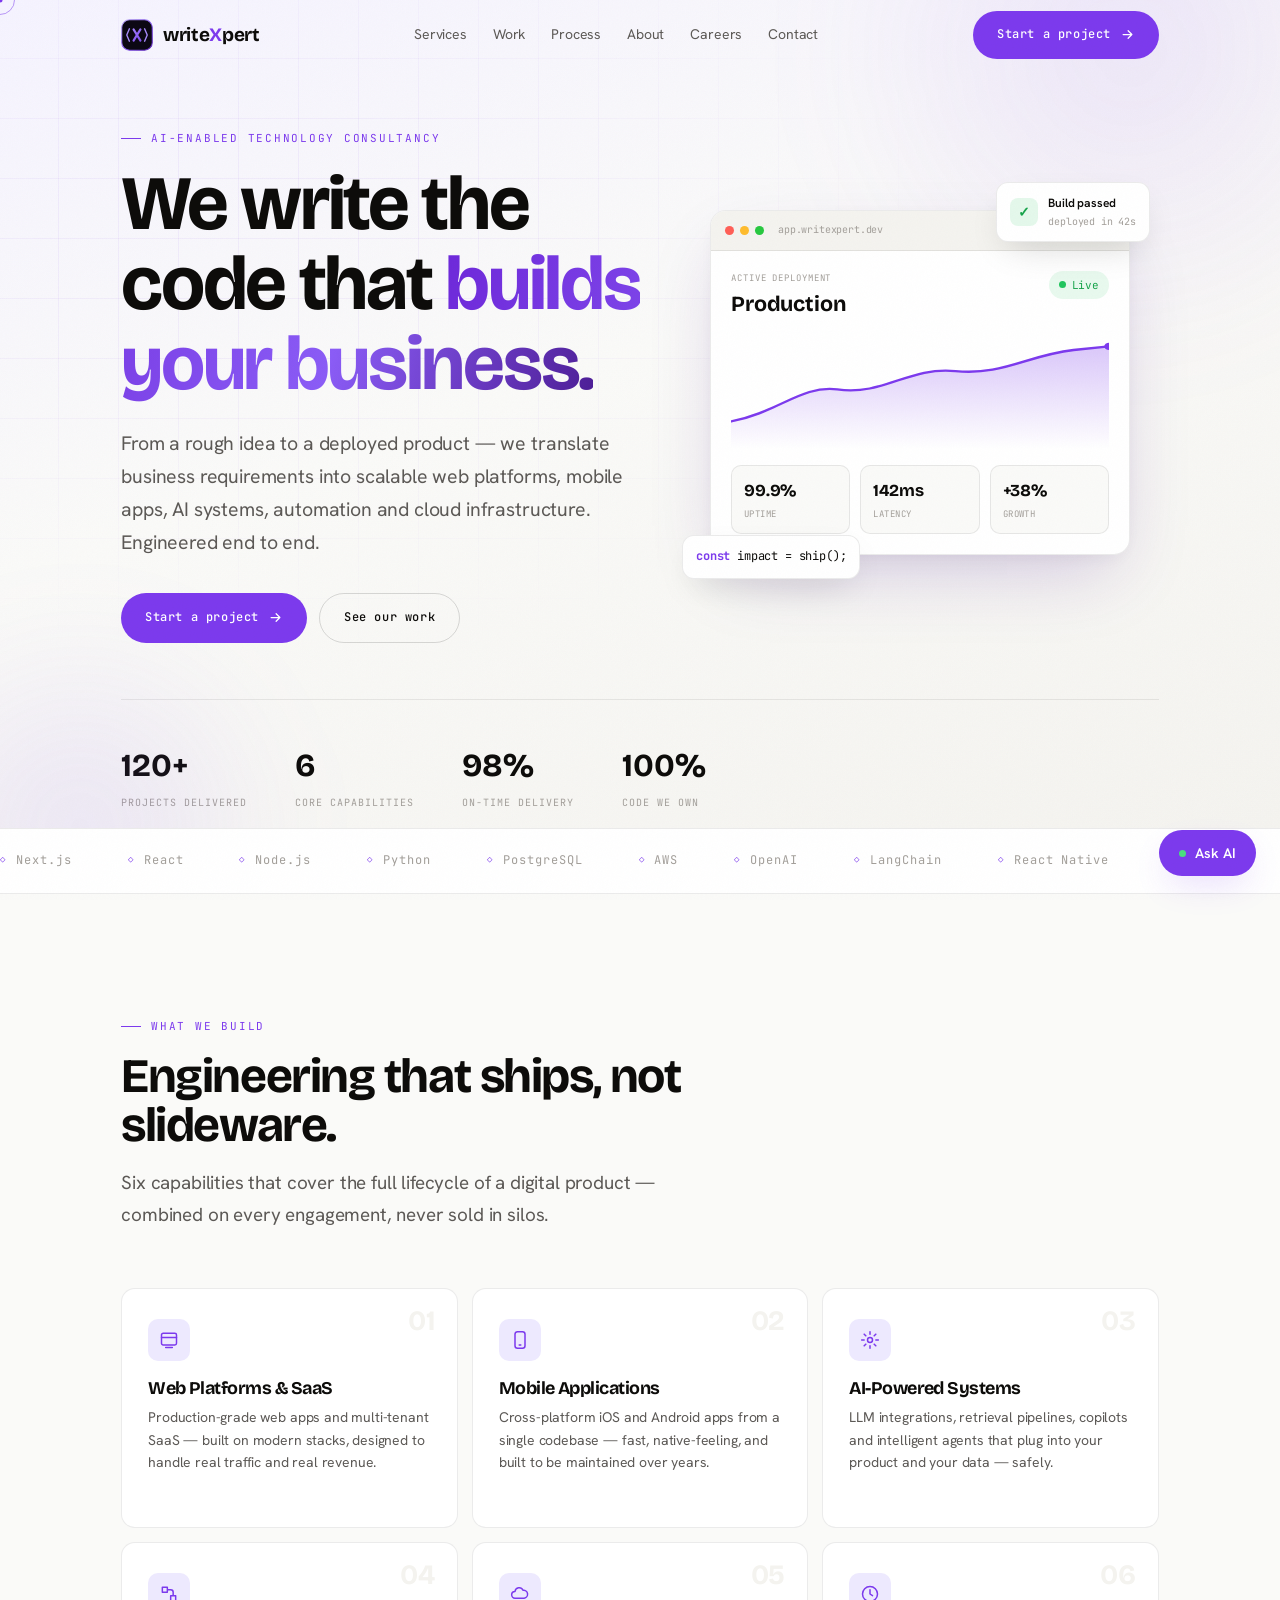
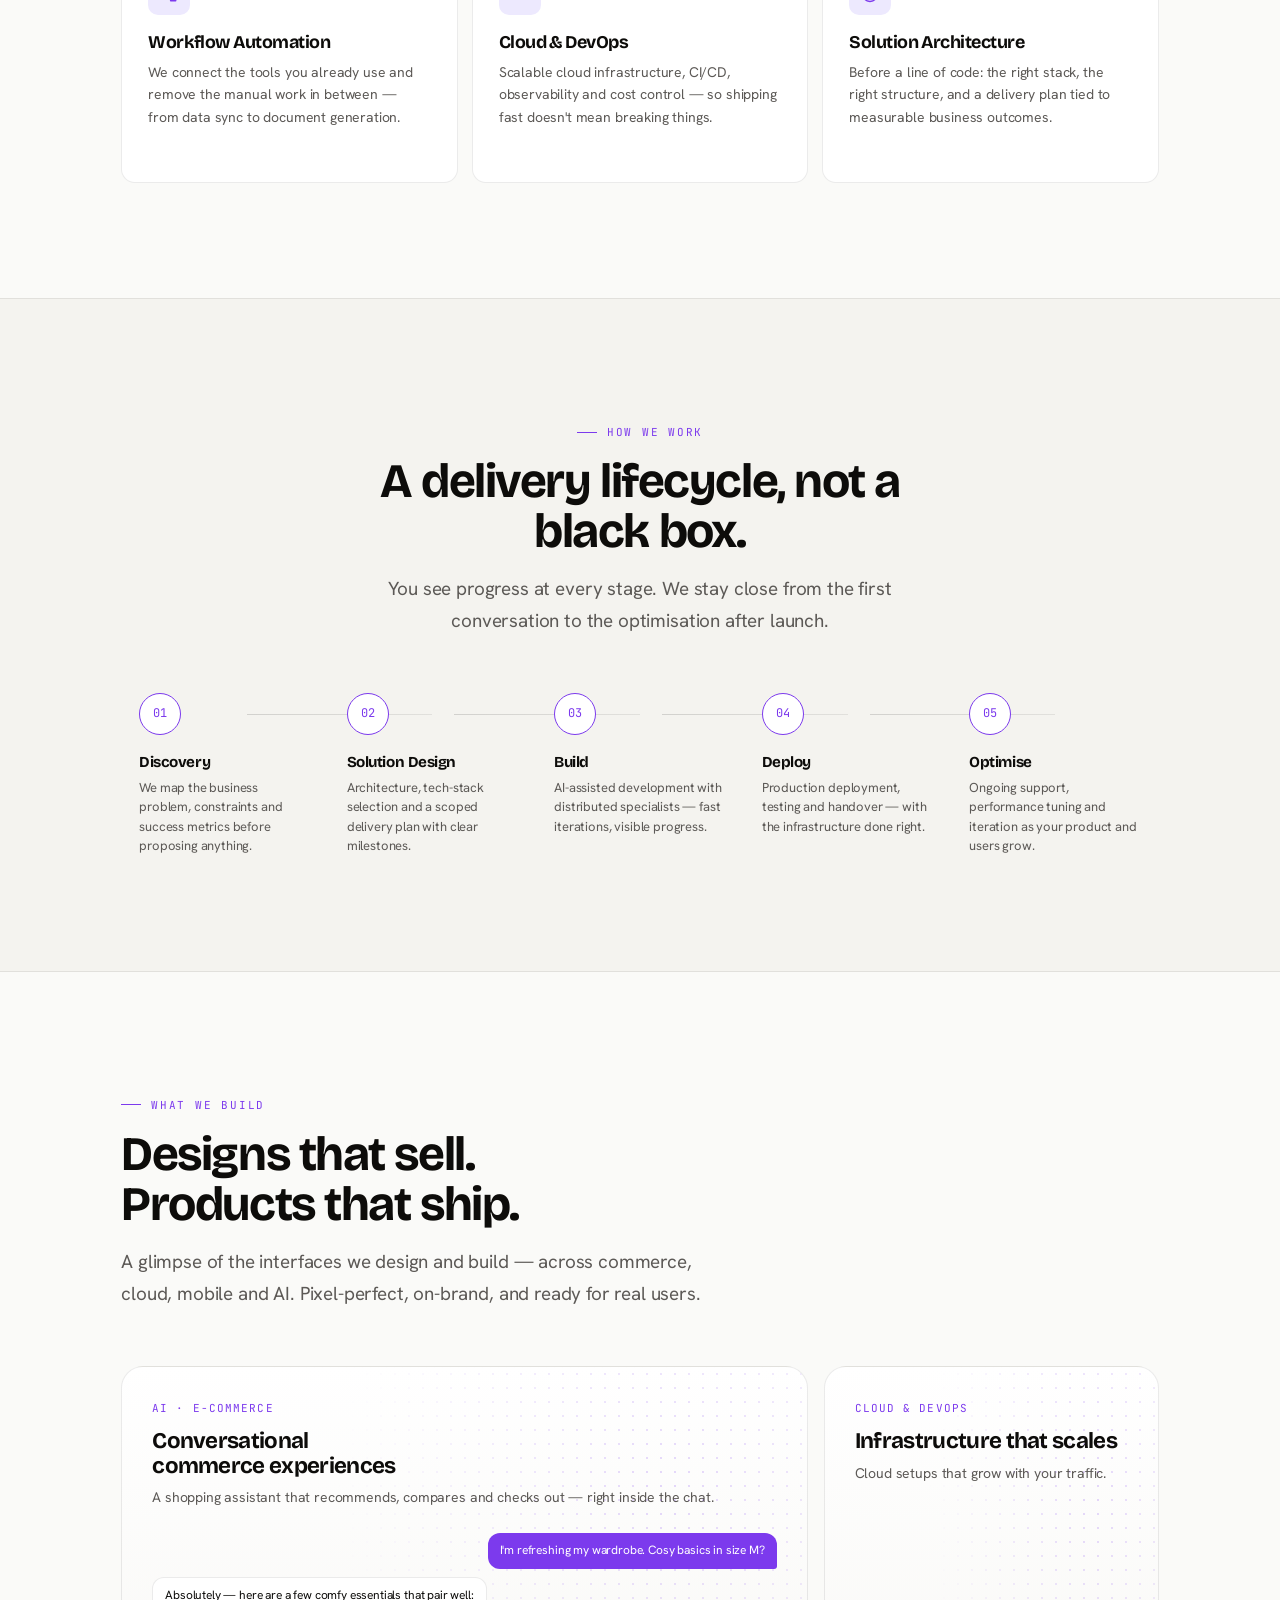
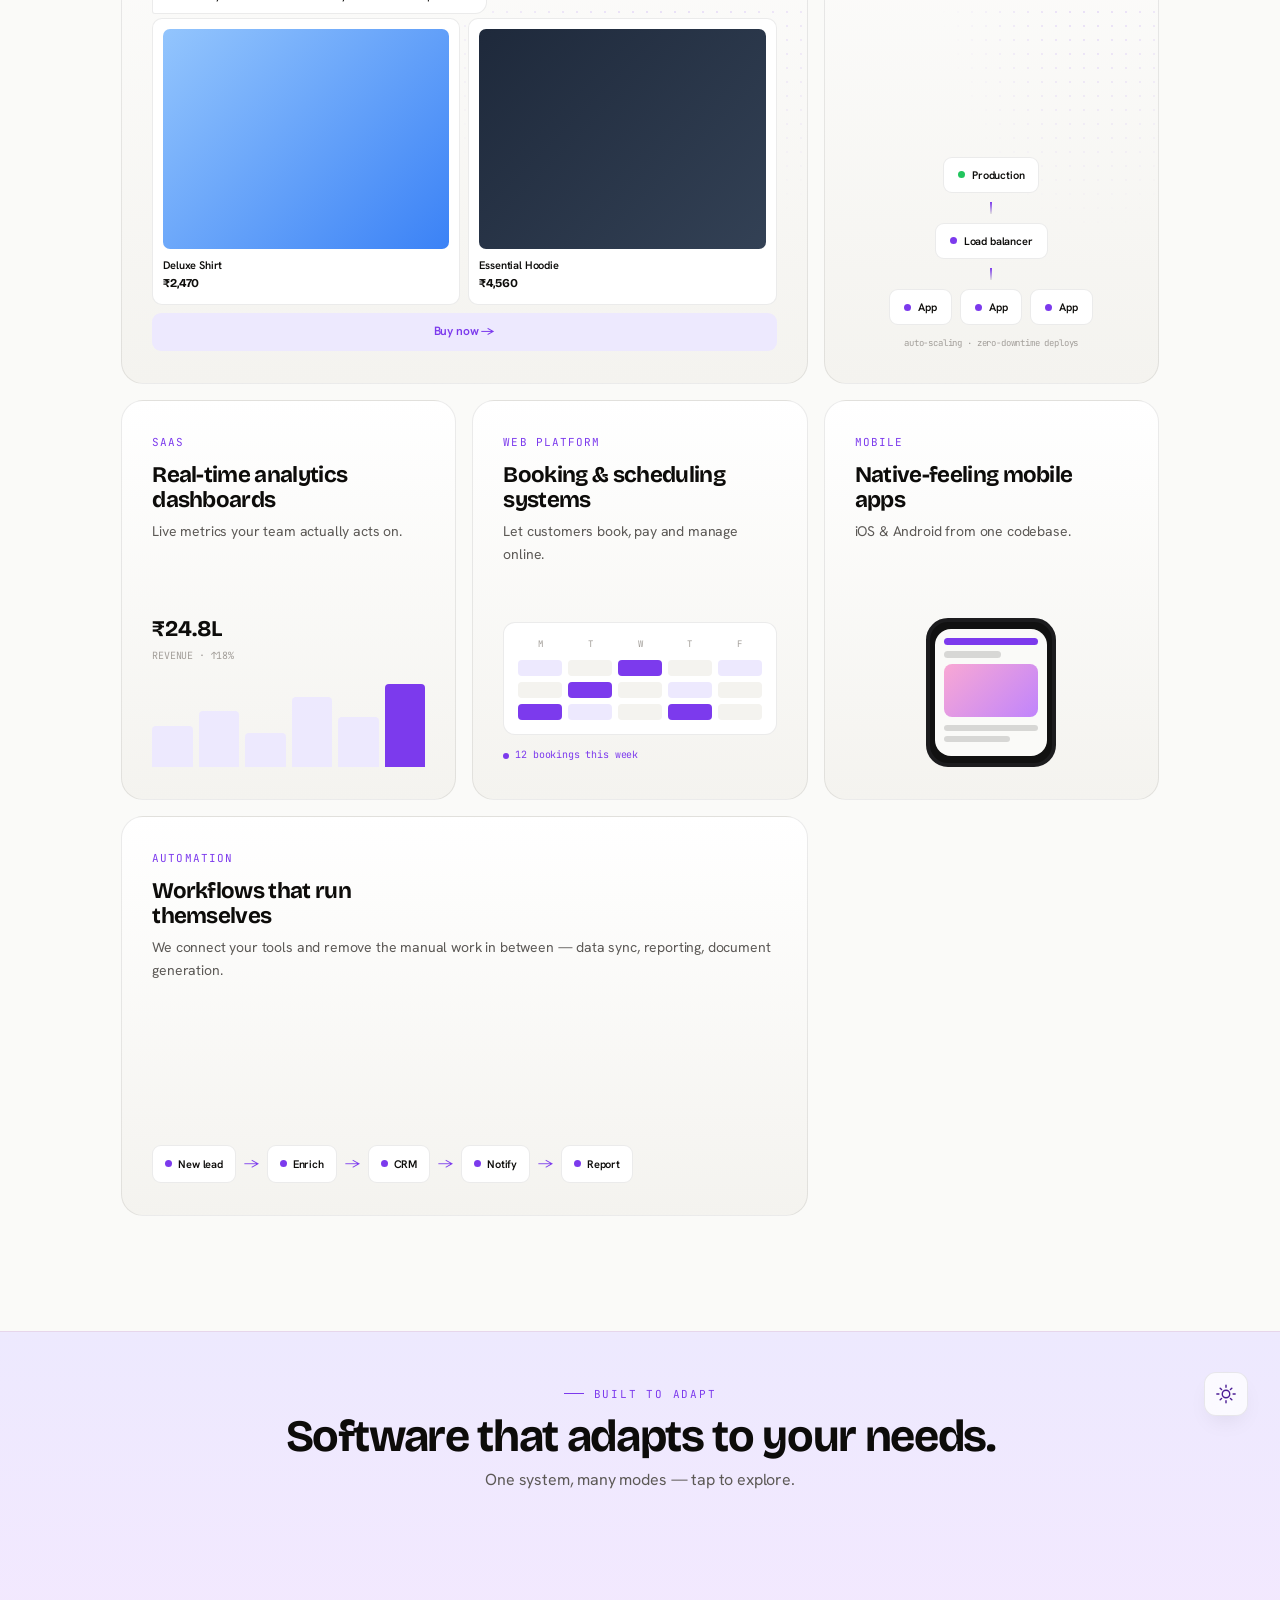
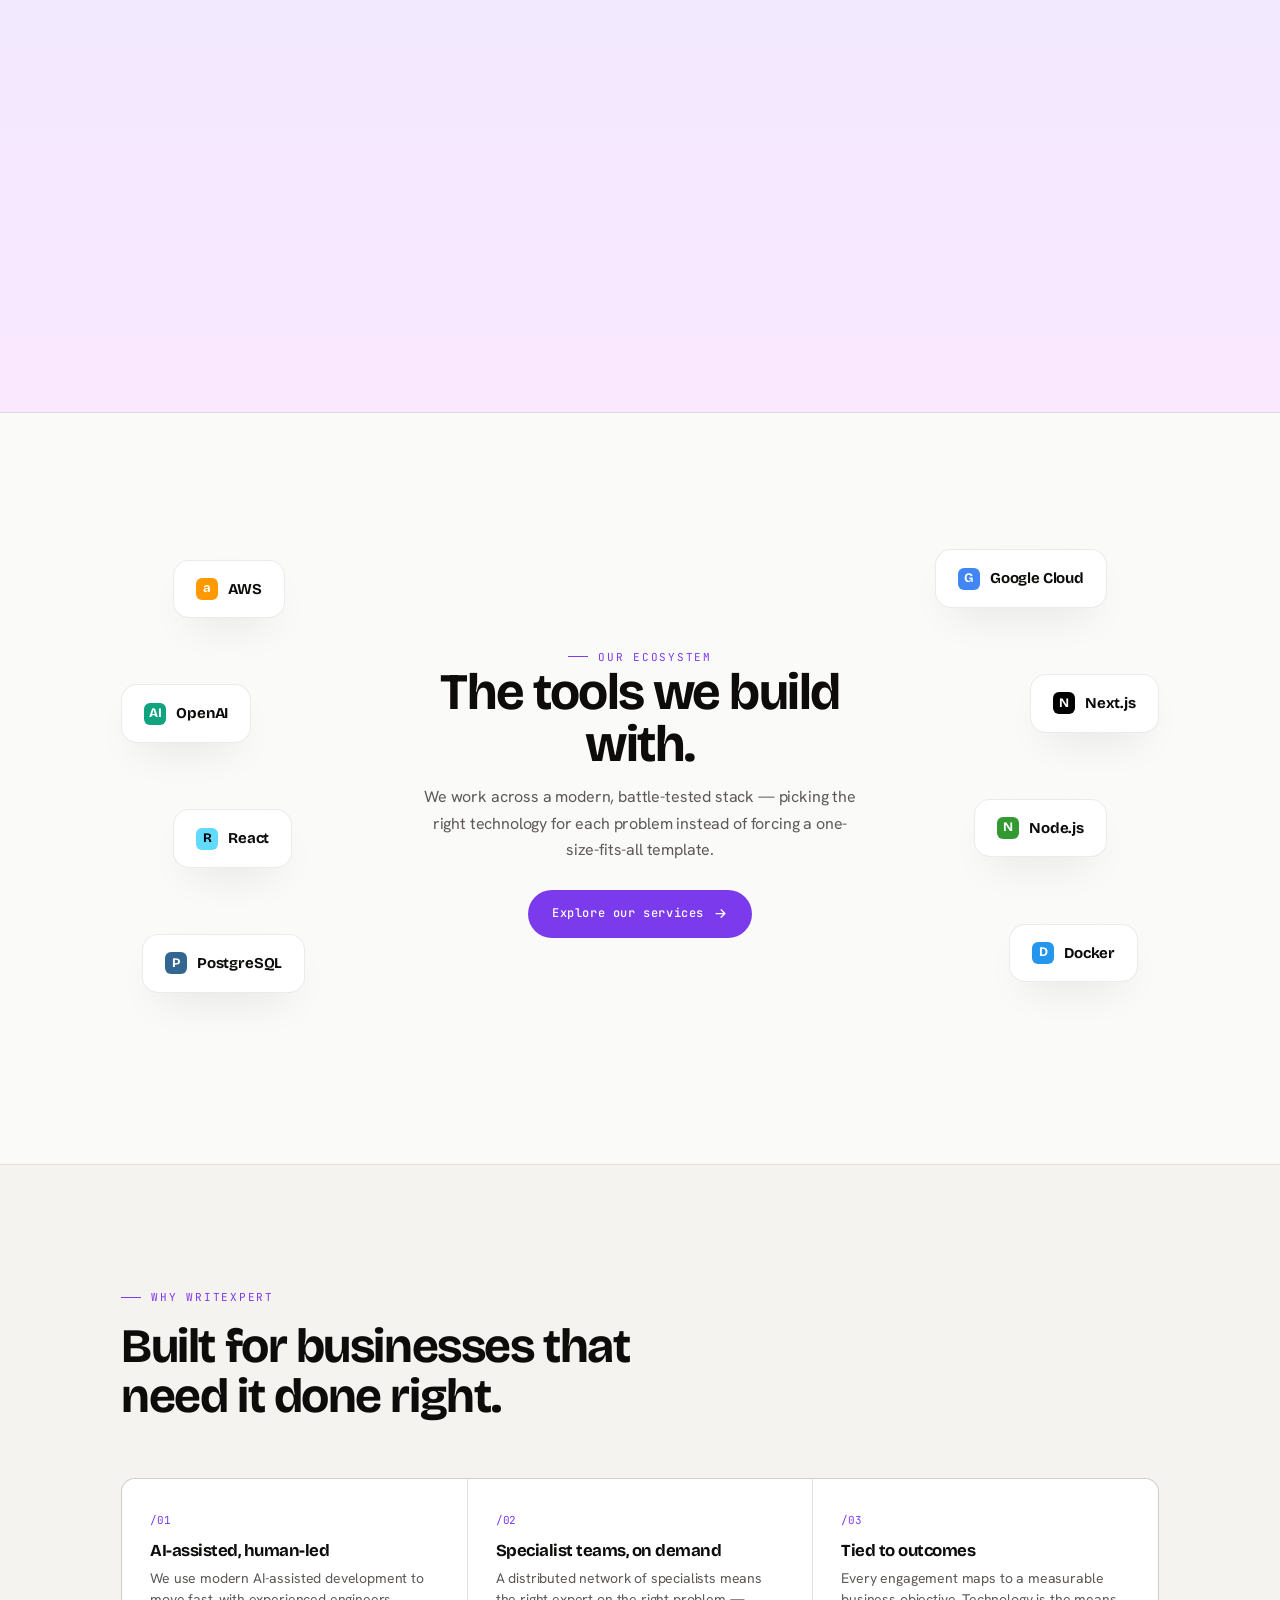
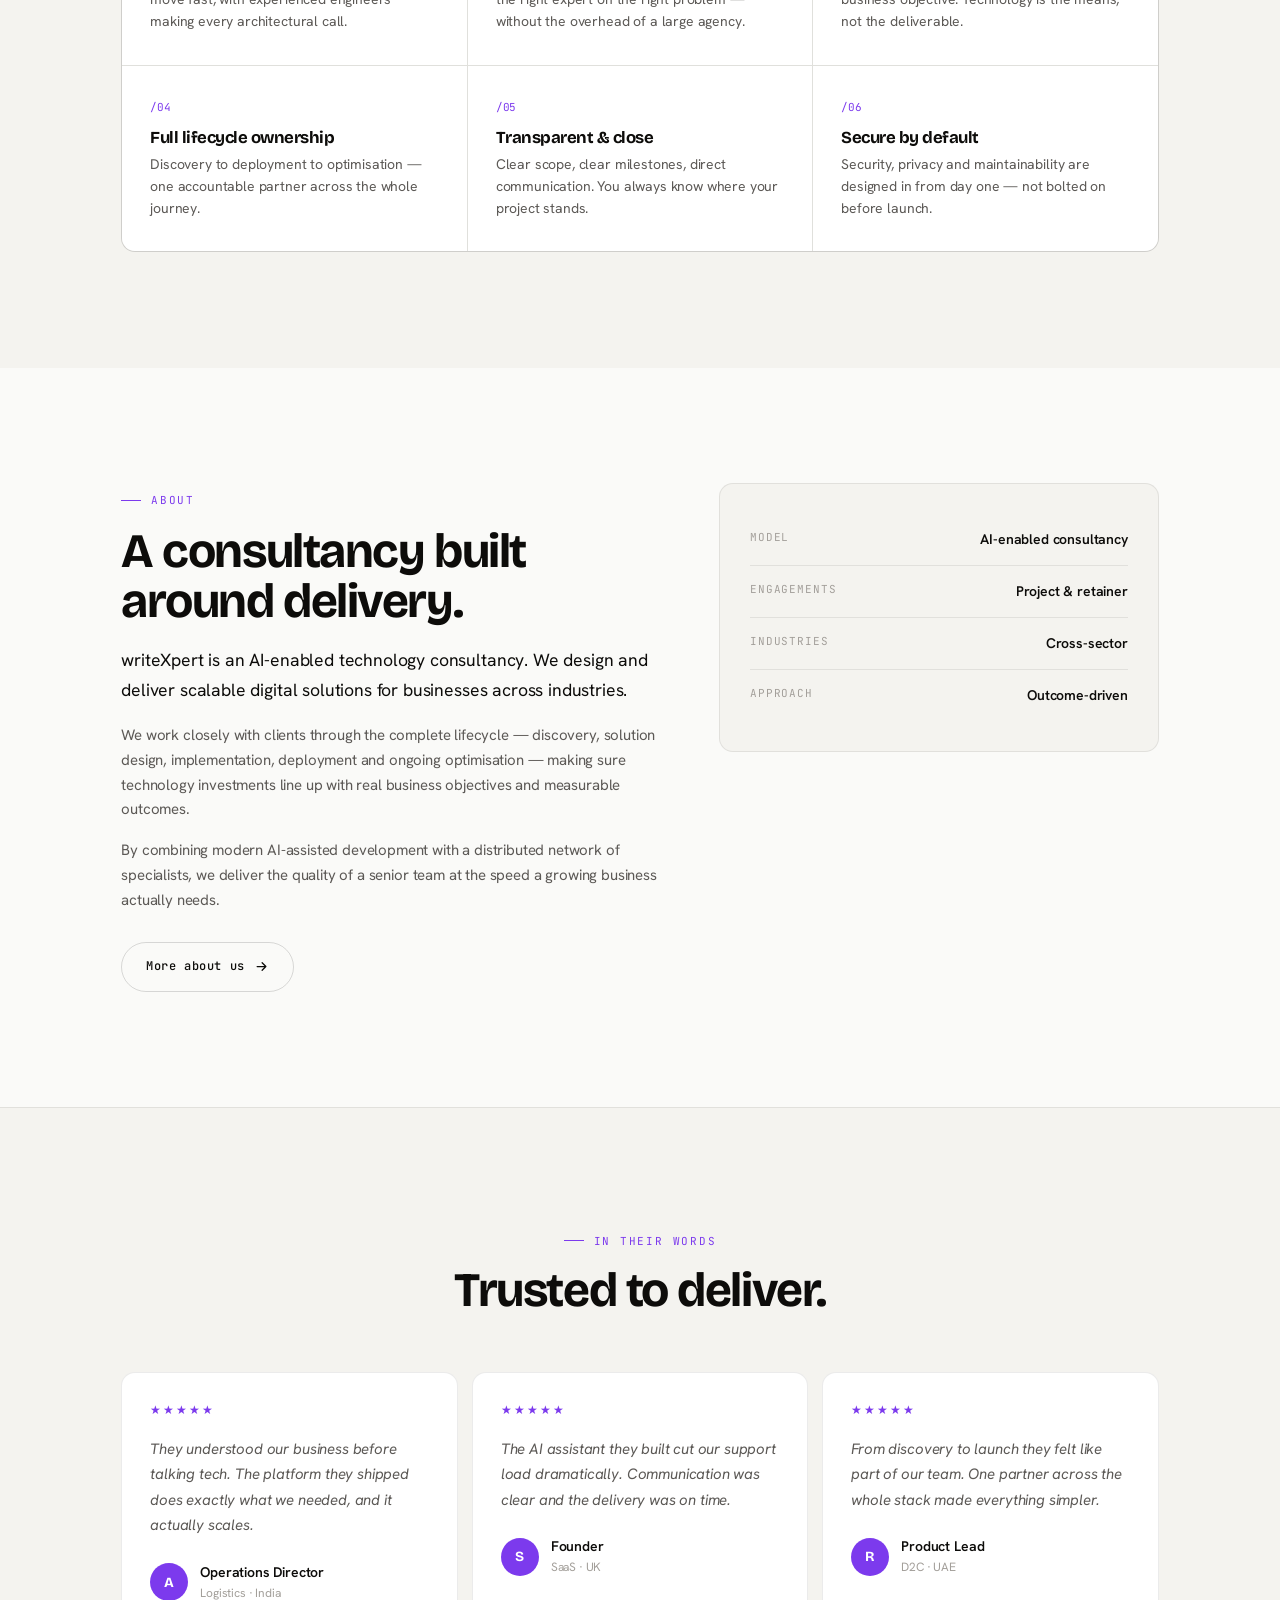
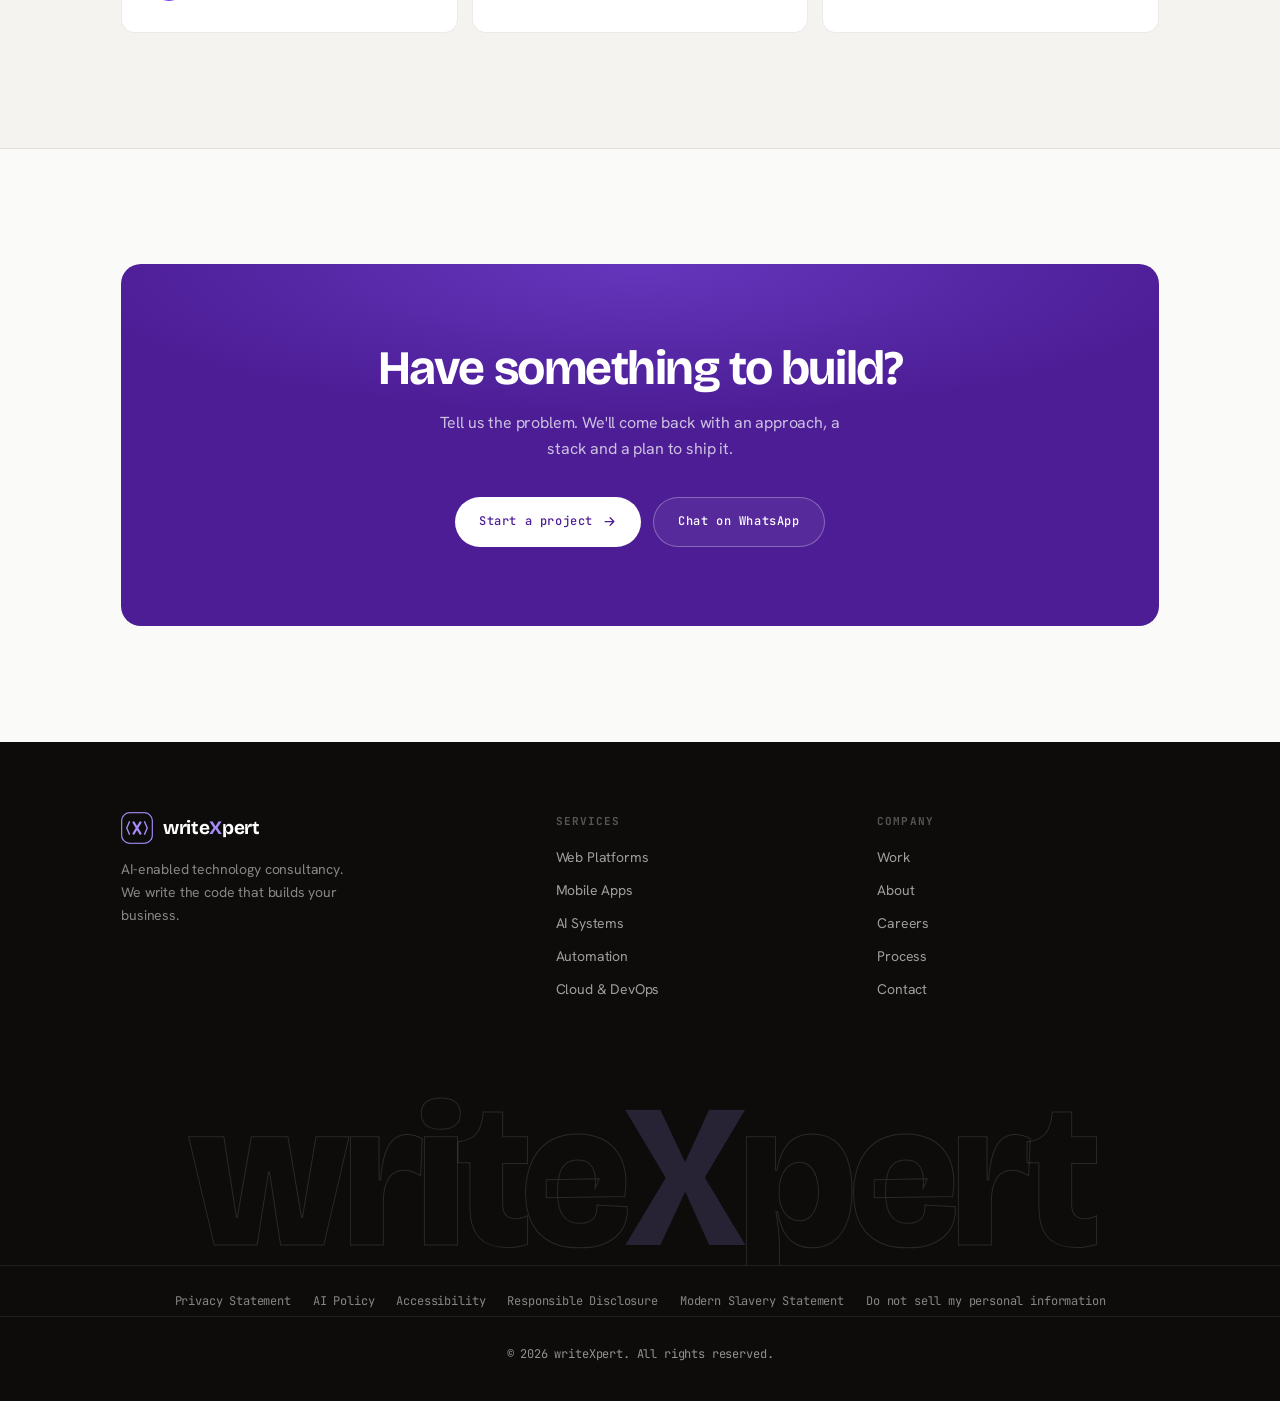
==== commit 29995251: "v14: refined logo across site, favicon, apple-touch-icon, OG image" ====
--- a/index.html
+++ b/index.html
@@ -8,6 +8,7 @@
   <meta name="description" content="writeXpert is an AI-enabled technology consultancy. We turn business requirements into scalable web platforms, mobile apps, AI systems, automation and cloud solutions — from discovery to deployment." />
   <link rel="canonical" href="https://writexpert.com/" />
   <link rel="icon" href="/favicon.svg" type="image/svg+xml" />
+<link rel="apple-touch-icon" href="/apple-touch-icon.png"/>
 
   <!-- Open Graph / Twitter -->
   <meta property="og:type" content="website" />
@@ -966,11 +967,12 @@
     <div class="wrap nav-inner">
       <a href="/" class="logo" aria-label="writeXpert home">
         <svg class="mark" viewBox="0 0 40 40" fill="none" xmlns="http://www.w3.org/2000/svg" aria-hidden="true">
-          <defs><linearGradient id="lg" x1="0" y1="0" x2="40" y2="40" gradientUnits="userSpaceOnUse"><stop stop-color="#C4B5FD"/><stop offset="0.55" stop-color="#8B5CF6"/><stop offset="1" stop-color="#6B2879"/></linearGradient></defs>
-          <rect x="1" y="1" width="38" height="38" rx="10" stroke="url(#lg)" stroke-width="1.4" fill="#0C0814"/>
-          <path d="M9 12 L5.5 20 L9 28" stroke="#A78BFA" stroke-width="1.8" stroke-linecap="round" stroke-linejoin="round"/>
-          <path d="M31 12 L34.5 20 L31 28" stroke="#A78BFA" stroke-width="1.8" stroke-linecap="round" stroke-linejoin="round"/>
-          <path d="M15.5 13 L24.5 27 M24.5 13 L15.5 27" stroke="url(#lg)" stroke-width="2.6" stroke-linecap="round"/>
+          <defs><linearGradient id="lg" x1="0" y1="0" x2="40" y2="40" gradientUnits="userSpaceOnUse"><stop stop-color="#C4B5FD"/><stop offset="0.55" stop-color="#8B5CF6"/><stop offset="1" stop-color="#5B21B6"/></linearGradient></defs>
+          <rect x="0.9" y="0.9" width="38.2" height="38.2" rx="9.8" fill="#0C0814"/>
+          <rect x="0.9" y="0.9" width="38.2" height="38.2" rx="9.8" stroke="url(#lg)" stroke-width="1.3" fill="none"/>
+          <path d="M10.5 12.3 L7.2 20 L10.5 27.7" stroke="#A78BFA" stroke-width="1.75" stroke-linecap="round" stroke-linejoin="round"/>
+          <path d="M29.5 12.3 L32.8 20 L29.5 27.7" stroke="#A78BFA" stroke-width="1.75" stroke-linecap="round" stroke-linejoin="round"/>
+          <path d="M15.7 13 L24.3 27 M24.3 13 L15.7 27" stroke="url(#lg)" stroke-width="2.7" stroke-linecap="round"/>
         </svg>
         <span class="word">write<b>X</b>pert</span>
       </a>
@@ -1414,12 +1416,13 @@
         <div class="footer-brand">
           <a href="/" class="logo">
             <svg class="mark" viewBox="0 0 40 40" fill="none" xmlns="http://www.w3.org/2000/svg" aria-hidden="true">
-              <defs><linearGradient id="lgf" x1="0" y1="0" x2="40" y2="40" gradientUnits="userSpaceOnUse"><stop stop-color="#C4B5FD"/><stop offset="0.55" stop-color="#8B5CF6"/><stop offset="1" stop-color="#6B2879"/></linearGradient></defs>
-              <rect x="1" y="1" width="38" height="38" rx="10" stroke="url(#lgf)" stroke-width="1.4" fill="#0C0814"/>
-              <path d="M9 12 L5.5 20 L9 28" stroke="#A78BFA" stroke-width="1.8" stroke-linecap="round" stroke-linejoin="round"/>
-              <path d="M31 12 L34.5 20 L31 28" stroke="#A78BFA" stroke-width="1.8" stroke-linecap="round" stroke-linejoin="round"/>
-              <path d="M15.5 13 L24.5 27 M24.5 13 L15.5 27" stroke="url(#lgf)" stroke-width="2.6" stroke-linecap="round"/>
-            </svg>
+          <defs><linearGradient id="lg" x1="0" y1="0" x2="40" y2="40" gradientUnits="userSpaceOnUse"><stop stop-color="#C4B5FD"/><stop offset="0.55" stop-color="#8B5CF6"/><stop offset="1" stop-color="#5B21B6"/></linearGradient></defs>
+          <rect x="0.9" y="0.9" width="38.2" height="38.2" rx="9.8" fill="#0C0814"/>
+          <rect x="0.9" y="0.9" width="38.2" height="38.2" rx="9.8" stroke="url(#lg)" stroke-width="1.3" fill="none"/>
+          <path d="M10.5 12.3 L7.2 20 L10.5 27.7" stroke="#A78BFA" stroke-width="1.75" stroke-linecap="round" stroke-linejoin="round"/>
+          <path d="M29.5 12.3 L32.8 20 L29.5 27.7" stroke="#A78BFA" stroke-width="1.75" stroke-linecap="round" stroke-linejoin="round"/>
+          <path d="M15.7 13 L24.3 27 M24.3 13 L15.7 27" stroke="url(#lg)" stroke-width="2.7" stroke-linecap="round"/>
+        </svg>
             <span class="word">write<b>X</b>pert</span>
           </a>
           <p>AI-enabled technology consultancy. We write the code that builds your business.</p>
